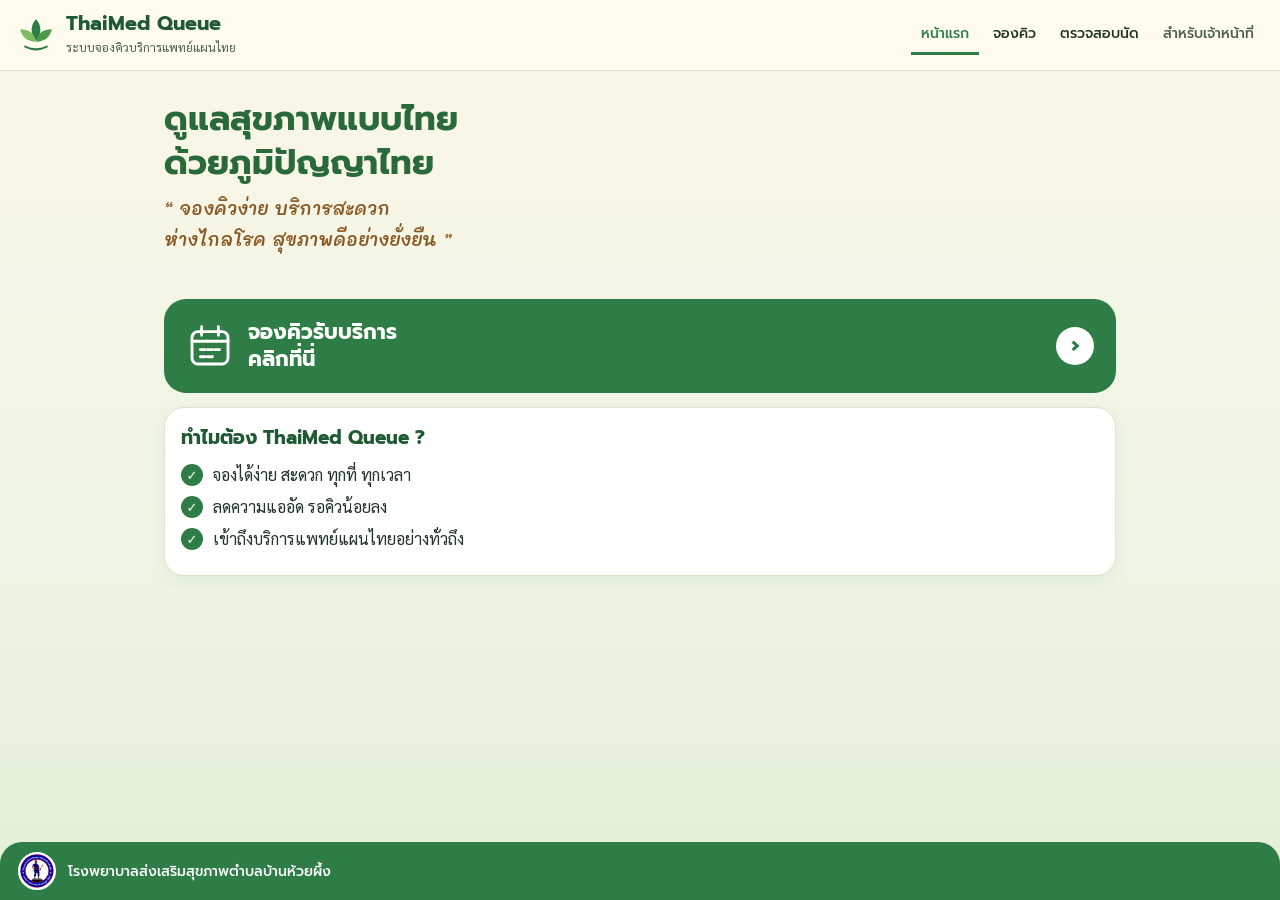
==== index.html @ 1a65d126 "Add files via upload" ====
<!DOCTYPE html>
<html lang="th"><head><meta charset="utf-8"><title>ThaiMed Queue</title><meta name="viewport" content="width=device-width, initial-scale=1"><link href="https://fonts.googleapis.com/css2?family=Mali:ital,wght@1,600&family=Prompt:wght@400;500;600;700&family=Sarabun:wght@400;600&display=swap" rel="stylesheet"><link rel="stylesheet" href="style.css"><script src="config.js"></script></head>
<body>
<header class="top">
 <div class="brand"><svg aria-hidden="true" width="40" height="40" viewBox="0 0 48 48"><path d="M24 5c7 7 7 18 0 26-7-8-7-19 0-26Z" fill="#2e7d46"/><path d="M24 32C13 32 7 26 5 17c10 0 17 4 19 15Z" fill="#7cbd5f"/><path d="M24 32c11 0 17-6 19-15-10 0-17 4-19 15Z" fill="#4c9a49"/><path d="M11 38c8 4 18 4 26 0" stroke="#2e7d46" fill="none" stroke-width="2.5" stroke-linecap="round"/></svg>
  <div><b class="p">ThaiMed Queue</b><small>ระบบจองคิวบริการแพทย์แผนไทย</small></div></div>
 <nav class="nav"><button id="n_home" class="on" onclick="go('home')">หน้าแรก</button><button id="n_book" onclick="go('book')">จองคิว</button><button id="n_status" onclick="go('status')">ตรวจสอบนัด</button><a href="admin.html">สำหรับเจ้าหน้าที่</a></nav>
</header>
<div class="wrap">

<section id="v_home">
 <div class="hero"><h1>ดูแลสุขภาพแบบไทย<br>ด้วยภูมิปัญญาไทย</h1><p>“ จองคิวง่าย บริการสะดวก<br>ห่างไกลโรค สุขภาพดีอย่างยั่งยืน ”</p></div>
 <div class="tiles" id="tiles"></div>
 <button class="cta" onclick="go('book')"><svg aria-hidden="true" width="48" height="48" viewBox="0 0 40 40" fill="none" stroke="#fff" stroke-width="2.4" stroke-linecap="round"><rect x="5" y="8" width="30" height="27" rx="5"/><path d="M5 16h30M13 4v7M27 4v7M12 23h4M18 23h4M24 23h4M12 29h4M18 29h4"/></svg><span>จองคิวรับบริการ<br>คลิกที่นี่</span><span class="ar">›</span></button>
 <div class="card"><h2>ทำไมต้อง ThaiMed Queue ?</h2>
  <div class="ck"><i>✓</i>จองได้ง่าย สะดวก ทุกที่ ทุกเวลา</div><div class="ck"><i>✓</i>ลดความแออัด รอคิวน้อยลง</div><div class="ck"><i>✓</i>เข้าถึงบริการแพทย์แผนไทยอย่างทั่วถึง</div></div>
</section>

<section id="v_book" hidden>
 <div class="stepper"><div class="st on" id="st1"><i>1</i>เลือกบริการ</div><div class="st" id="st2"><i>2</i>เลือกวันเวลา</div><div class="st" id="st3"><i>3</i>ยืนยันการจอง</div></div>
 <div id="s1"><div class="card"><h2>เลือกบริการ</h2><div id="cards" class="hint">กำลังโหลด...</div></div></div>
 <div id="s2" hidden><div class="card"><h2>เลือกวัน</h2><div id="cal"></div><div id="dmsg" class="hint" style="margin-top:8px"></div>
  <div class="hint" style="margin-top:6px">วันที่เป็นสีเขียวจองได้ ตัวเลขใต้วันคือจำนวนคิวที่เหลือ</div></div>
  <div class="card"><h2>เลือกเวลา</h2><div id="times" class="chips"><span class="hint">เลือกวันก่อน</span></div></div></div>
 <div id="s3" hidden><div class="card"><h2>ข้อมูลผู้รับบริการ</h2><div class="sum" id="sum"></div>
  <label class="f" for="name">ชื่อ-นามสกุล *</label><input class="i" id="name" maxlength="100" autocomplete="name">
  <label class="f" for="phone">เบอร์โทรศัพท์ *</label><input class="i" id="phone" inputmode="tel" maxlength="12" placeholder="0812345678" autocomplete="tel">
  <label class="f" for="hn">เลขประจำตัวผู้ป่วย (HN) ถ้ามี</label><input class="i" id="hn" maxlength="20">
  <label class="f" for="symptom">อาการหรือปัญหาสุขภาพเบื้องต้น</label><textarea class="i" id="symptom" maxlength="500" placeholder="เช่น ปวดเข่าข้างขวา เดินขึ้นบันไดไม่สะดวก"></textarea>
  <div class="pdpa">ข้อมูลของท่านเป็นข้อมูลส่วนบุคคล ใช้เพื่อการนัดหมายและการให้บริการเท่านั้น เจ้าหน้าที่ที่เกี่ยวข้องเท่านั้นที่เข้าถึงได้ และจะไม่แสดงบนหน้าสาธารณะ</div>
  <label class="chk"><input type="checkbox" id="consent">ข้าพเจ้ายินยอมให้เก็บและใช้ข้อมูลตามวัตถุประสงค์ข้างต้น</label></div></div>
 <div id="err" class="msg err" hidden></div>
 <div class="row2"><button class="btn alt" id="back" onclick="back()" hidden>ย้อนกลับ</button><button class="btn" id="next" onclick="next()">ถัดไป →</button></div>
</section>

<section id="v_done" hidden><div class="card"><h2>จองคิวเรียบร้อยแล้ว</h2><div class="hint">เลขที่จองของท่าน</div><div class="big" id="bid" style="font-size:40px"></div><p id="bsum"></p>
 <p class="hint">ไม่ต้องจำเลขที่จองก็ได้ ภายหลังตรวจสอบนัดได้โดยพิมพ์ชื่อ-นามสกุลหรือเบอร์โทรศัพท์ สถานะเริ่มต้นคือ “รอตรวจสอบ” เจ้าหน้าที่จะยืนยันนัดหมายให้อีกครั้ง</p>
 <button class="btn" style="width:100%" onclick="location.reload()">จองคิวใหม่</button></div></section>

<section id="v_status" hidden>
 <div class="card"><h2>ตรวจสอบสถานะการจอง</h2>
  <label class="f" for="q">ชื่อ-นามสกุล หรือ เบอร์โทรศัพท์ที่ใช้จอง</label><input class="i" id="q" placeholder="เช่น 0812345678 หรือ สมชาย ใจดี" onkeydown="if(event.key==='Enter')lookup()">
  <div class="hint" style="margin-top:6px">ถ้าค้นหาด้วยชื่อ ให้พิมพ์ชื่อและนามสกุลให้ครบ</div>
  <div id="qerr" class="msg err" hidden></div><button class="btn" style="width:100%;margin-top:12px" onclick="lookup()">ค้นหา</button></div>
 <div id="qok" class="msg ok" hidden></div>
 <div id="res"></div>
 <div id="ap" class="card" hidden><h2 id="apt"></h2>
  <div id="ap_phone" hidden><label class="f" for="pv">กรอกเบอร์โทรศัพท์ที่ใช้จองเพื่อยืนยันตัวตน</label><input class="i" id="pv" inputmode="tel"><button class="btn" style="width:100%;margin-top:12px" onclick="setPhone()">ยืนยัน</button></div>
  <div id="ap_conf" hidden><p id="apc"></p><div class="row2"><button class="btn alt" onclick="closeAct()">ไม่ยกเลิก</button><button class="btn" style="background:#a63d2f" onclick="doCancel()">ยืนยันยกเลิก</button></div></div>
  <div id="ap_res" hidden><div id="rcal"></div><div id="rtimes" class="chips" style="margin-top:10px"></div><div class="row2"><button class="btn alt" onclick="closeAct()">ปิด</button><button class="btn" onclick="doResched()">ยืนยันเปลี่ยนนัด</button></div></div>
  <div id="apmsg" class="msg err" hidden></div></div>
</section>
</div>
<div class="foot"><img src="logo.png" alt="ตราสัญลักษณ์ รพ.สต.บ้านห้วยผึ้ง"><span id="clinic">โรงพยาบาลส่งเสริมสุขภาพตำบลบ้านห้วยผึ้ง</span></div>

<script>
const $=id=>document.getElementById(id);
const API=window.TMQ_API;
const api=(fn,...a)=>fetch(API,{method:'POST',body:JSON.stringify({fn:fn,args:a})}).then(r=>r.json()).then(j=>{if(!j.ok)throw new Error(String(j.error||'เกิดข้อผิดพลาด').replace(/^(Error|Exception):\s*/,''));return j.data;},()=>{throw new Error('เชื่อมต่อระบบไม่ได้ กรุณาลองใหม่อีกครั้ง');});
const esc=s=>String(s==null?'':s).replace(/[&<>"']/g,c=>({'&':'&amp;','<':'&lt;','>':'&gt;','"':'&quot;',"'":'&#39;'}[c]));
const dd=(d,o)=>new Date(d+'T00:00:00').toLocaleDateString('th-TH',o);
const thDate=d=>dd(d,{weekday:'long',day:'numeric',month:'long',year:'numeric'});
const ST={Pending:'รอตรวจสอบ',Confirmed:'ยืนยันแล้ว',Completed:'เข้ารับบริการแล้ว',Cancelled:'ยกเลิก','No-show':'ไม่มาตามนัด'};
const COL=['#d8e8cc','#f9e6c8','#d9eceb','#d5e6cd','#e5dcf0'];
const IC={
 S01:'<circle cx="20" cy="20" r="4.5" fill="#2e7d46"/><path d="M11 20a9 9 0 0 1 9-9M29 20a9 9 0 0 1-9 9" fill="none" stroke="#2e7d46" stroke-width="3" stroke-linecap="round"/><path d="M5 20A15 15 0 0 1 20 5M35 20a15 15 0 0 1-15 15" fill="none" stroke="#6fb25a" stroke-width="3" stroke-linecap="round"/>',
 S02:'<circle cx="20" cy="24" r="12" fill="#b8803f"/><path d="M20 12V6M16 6h8" stroke="#8a5a26" stroke-width="3" stroke-linecap="round"/><path d="M10 21c6 4 14 4 20 0M9 28c7 4 15 4 22 0" fill="none" stroke="#e2b673" stroke-width="2"/>',
 S03:'<path d="M6 34C6 18 16 7 34 6c0 17-10 28-28 28Z" fill="#4c9a49"/><path d="M8 32 26 14" stroke="#cfe8c2" stroke-width="2.5" stroke-linecap="round"/>',
 S04:'<path d="M13 12c-2-3 2-4 0-8M20 12c-2-3 2-4 0-8M27 12c-2-3 2-4 0-8" fill="none" stroke="#6fb25a" stroke-width="2.5" stroke-linecap="round"/><path d="M5 18h30c0 9-6 16-15 16S5 27 5 18Z" fill="#2e7d46"/>',
 S05:'<path d="M4 8a4 4 0 0 1 4-4h16a4 4 0 0 1 4 4v10a4 4 0 0 1-4 4H14l-6 5v-5a4 4 0 0 1-4-4Z" fill="#7b5ea7"/><path d="M20 22h12a4 4 0 0 1 4 4v7l-5-4h-11a4 4 0 0 1-4-4v-1" fill="#b9a2dc"/>'};
const ico=(id,z)=>`<svg aria-hidden="true" width="${z}" height="${z}" viewBox="0 0 40 40">${IC[id]||IC.S03}</svg>`;
let S={svcs:[],svc:null,dates:[],slots:[],date:'',time:'',step:1,p:null,res:[],vp:'',bp:false,act:null};

/* ปฏิทินเลือกวัน: วันที่จองได้เป็นปุ่มสีเขียว วันอื่นกดไม่ได้ */
function makeCal(el,onPick){
  const c={map:{},sel:'',y:0,m:0,min:0,max:0},p=x=>String(x).padStart(2,'0');
  c.set=dates=>{c.map={};dates.forEach(d=>c.map[d.date]=d.remaining);c.sel='';
    if(dates.length){const f=dates[0].date,l=dates[dates.length-1].date;c.y=+f.slice(0,4);c.m=+f.slice(5,7)-1;c.min=+f.slice(0,4)*12+ +f.slice(5,7)-1;c.max=+l.slice(0,4)*12+ +l.slice(5,7)-1;}
    c.draw();};
  c.draw=()=>{
    const f=new Date(c.y,c.m,1),n=new Date(c.y,c.m+1,0).getDate(),cur=c.y*12+c.m;
    let h=`<div class="calh"><button class="calb" data-n="-1" aria-label="เดือนก่อนหน้า" ${cur<=c.min?'disabled':''}>‹</button><b class="p">${f.toLocaleDateString('th-TH',{month:'long',year:'numeric'})}</b><button class="calb" data-n="1" aria-label="เดือนถัดไป" ${cur>=c.max?'disabled':''}>›</button></div><div class="calg">`;
    ['อา','จ','อ','พ','พฤ','ศ','ส'].forEach(w=>h+=`<div class="cw">${w}</div>`);
    for(let i=0;i<f.getDay();i++)h+='<div></div>';
    for(let d=1;d<=n;d++){const k=`${c.y}-${p(c.m+1)}-${p(d)}`,r=c.map[k];
      h+=r!=null?`<button class="cl${k===c.sel?' on':''}" data-d="${k}" aria-label="วันที่ ${d} เหลือ ${r} คิว">${d}<small>${r} คิว</small></button>`:`<div class="cx">${d}</div>`;}
    el.innerHTML=h+'</div>';};
  el.addEventListener('click',e=>{const b=e.target.closest('button');if(!b||b.disabled)return;
    if(b.dataset.n){c.m+=+b.dataset.n;if(c.m<0){c.m=11;c.y--;}if(c.m>11){c.m=0;c.y++;}c.draw();}
    else if(b.dataset.d){c.sel=b.dataset.d;c.draw();onPick(c.sel);}});
  return c;
}
const cal=makeCal($('cal'),d=>{S.date=d;S.time='';renderTimes();});
const rcal=makeCal($('rcal'),d=>{S.act.date=d;S.act.time='';renderRTimes();});

function go(v){['home','book','status','done'].forEach(x=>$('v_'+x).hidden=x!==v);['home','book','status'].forEach(x=>$('n_'+x).className=x===v?'on':'');scrollTo(0,0);}
function showErr(id,m){const e=$(id);e.textContent=m;e.hidden=!m;}

api('getPublicInit').then(r=>{
  S.svcs=r.services;$('clinic').textContent=r.clinicName||$('clinic').textContent;
  $('tiles').innerHTML=r.services.map((s,i)=>`<div class="tl" style="background:${COL[i%5]}">${ico(s.id,46)}${esc(s.name)}</div>`).join('');
  $('cards').className='';
  $('cards').innerHTML=r.services.length?r.services.map((s,i)=>`<button class="cd" id="c${i}" style="background:${COL[i%5]}" onclick="pick(${i})"><span class="ib">${ico(s.id,36)}</span><span class="tx">${esc(s.name)}<small>${esc(s.desc)}</small></span><span class="rd"></span></button>`).join(''):'ขณะนี้ยังไม่เปิดรับจองบริการ';
}).catch(e=>$('cards').textContent='โหลดข้อมูลไม่สำเร็จ: '+e.message);

function pick(i){
  S.svc=S.svcs[i];S.date='';S.time='';
  S.svcs.forEach((_,k)=>{$('c'+k).classList.toggle('on',k===i);$('c'+k).querySelector('.rd').textContent=k===i?'✓':'';});
  S.p=api('getOpenDates',S.svc.id).then(d=>{S.dates=d.dates;S.slots=d.slots;});
}
function showStep(n){
  S.step=n;[1,2,3].forEach(i=>{$('s'+i).hidden=i!==n;$('st'+i).className='st'+(i===n?' on':i<n?' dn':'');});
  $('back').hidden=n===1;$('next').textContent=n===3?'ยืนยันการจอง':'ถัดไป →';showErr('err','');scrollTo(0,0);
}
function renderDates(){
  cal.set(S.dates);S.date='';S.time='';
  $('dmsg').textContent=S.dates.length?'':'ขณะนี้ไม่มีวันว่างสำหรับบริการนี้ กรุณาติดต่อเจ้าหน้าที่';
  renderTimes();
}
function renderTimes(){
  $('times').innerHTML=S.date?S.slots.map(t=>`<button class="ch tm${t===S.time?' on':''}" onclick="pickTime('${t}')">${t} น.</button>`).join(''):'<span class="hint">เลือกวันก่อน</span>';
}
function pickTime(t){S.time=t;renderTimes();}
function back(){showStep(S.step-1);}
function next(){
  showErr('err','');
  if(S.step===1){
    if(!S.svc)return showErr('err','กรุณาเลือกบริการ');
    $('next').disabled=true;
    S.p.then(()=>{renderDates();showStep(2);}).catch(e=>showErr('err',e.message)).finally(()=>$('next').disabled=false);
  }else if(S.step===2){
    if(!S.date||!S.time)return showErr('err','กรุณาเลือกทั้งวันและเวลา');
    $('sum').innerHTML=`<b>${esc(S.svc.name)}</b><br>${thDate(S.date)} เวลา ${esc(S.time)} น.`;showStep(3);
  }else submit();
}
function submit(){
  const d={serviceId:S.svc.id,date:S.date,time:S.time,name:$('name').value,phone:$('phone').value,hn:$('hn').value,symptom:$('symptom').value,consent:$('consent').checked};
  $('next').disabled=true;$('next').textContent='กำลังบันทึก...';
  api('createBooking',d).then(r=>{$('bid').textContent=r.bookingId;$('bsum').textContent=r.serviceName+' | '+thDate(r.date)+' เวลา '+r.time+' น.';go('done');})
   .catch(e=>{showErr('err',e.message);$('next').textContent='ยืนยันการจอง';}).finally(()=>$('next').disabled=false);
}

/* ตรวจสอบ / เปลี่ยนนัด / ยกเลิก: ค้นหาด้วยชื่อหรือเบอร์โทร */
const normP=x=>{let d=String(x||'').replace(/\D/g,'');if(d.length===9)d='0'+d;return d;};
function lookup(){
  showErr('qerr','');$('qok').hidden=true;closeAct();const q=$('q').value;
  api('searchBookings',q).then(r=>{S.res=r.items;S.bp=r.byPhone;S.vp=r.byPhone?normP(q):'';renderRes();}).catch(e=>showErr('qerr',e.message));
}
function renderRes(){
  $('res').innerHTML=S.res.length?S.res.map(b=>{const act=b.status==='Pending'||b.status==='Confirmed';return `<div class="card">
   <div style="display:flex;justify-content:space-between;align-items:center;gap:8px"><span class="big" style="font-size:24px">${esc(b.bookingId)}</span><span class="badge ${esc(b.status)}">${ST[b.status]||esc(b.status)}</span></div>
   <p style="margin:8px 0"><b>${esc(b.serviceName)}</b><br>${thDate(b.date)} เวลา ${esc(b.time)} น.<br>ผู้รับบริการ: ${esc(b.name)}</p>
   ${b.adminNote?`<p class="hint">หมายเหตุจากเจ้าหน้าที่: ${esc(b.adminNote)}</p>`:''}
   ${act?`<div class="row2"><button class="btn alt" onclick="startAct('resched','${esc(b.bookingId)}')">ขอเปลี่ยนนัด</button><button class="btn alt" style="color:#a63d2f;border-color:#a63d2f" onclick="startAct('cancel','${esc(b.bookingId)}')">ยกเลิกการจอง</button></div>`:''}</div>`;}).join(''):'<div class="card hint">ไม่พบการจอง (แสดงเฉพาะนัดย้อนหลังไม่เกิน 30 วัน) กรุณาตรวจสอบชื่อ-นามสกุลหรือเบอร์โทรศัพท์</div>';
}
function actMsg(t){const m=$('apmsg');m.hidden=!t;m.textContent=t||'';}
function closeAct(){$('ap').hidden=true;S.act=null;}
function showAct(stage){
  $('ap').hidden=false;actMsg('');
  ['phone','conf','res'].forEach(x=>$('ap_'+x).hidden=x!==stage);
  const b=S.res.find(x=>x.bookingId===S.act.id);
  $('apt').textContent=(S.act.type==='cancel'?'ยกเลิกการจอง ':'เปลี่ยนนัด ')+S.act.id;
  if(stage==='conf')$('apc').textContent='ต้องการยกเลิก '+b.serviceName+' '+thDate(b.date)+' เวลา '+b.time+' น. ใช่หรือไม่';
  $('ap').scrollIntoView({behavior:'smooth',block:'nearest'});
}
function startAct(type,id){S.act={type,id,date:'',time:'',slots:[]};if(S.vp)goAct();else showAct('phone');}
function setPhone(){const p=normP($('pv').value);if(p.length<9)return actMsg('เบอร์โทรศัพท์ไม่ถูกต้อง');S.vp=p;goAct();}
function goAct(){
  const b=S.res.find(x=>x.bookingId===S.act.id);
  if(S.act.type==='cancel')return showAct('conf');
  api('getOpenDates',b.serviceId).then(d=>{S.act.slots=d.slots;showAct('res');rcal.set(d.dates);renderRTimes();if(!d.dates.length)actMsg('ขณะนี้ไม่มีวันว่างสำหรับบริการนี้');}).catch(actFail);
}
function actFail(e){if(!S.bp)S.vp='';showAct(S.vp?(S.act.type==='cancel'?'conf':'res'):'phone');actMsg(e.message);}
function renderRTimes(){$('rtimes').innerHTML=S.act.date?S.act.slots.map(t=>`<button class="ch tm${t===S.act.time?' on':''}" onclick="pickRTime('${t}')">${t} น.</button>`).join(''):'<span class="hint">เลือกวันก่อน</span>';}
function pickRTime(t){S.act.time=t;renderRTimes();}
function doCancel(){api('cancelBooking',S.act.id,S.vp).then(()=>{closeAct();lookup();setTimeout(()=>{$('qok').hidden=false;$('qok').textContent='ยกเลิกการจองเรียบร้อยแล้ว';},400);}).catch(actFail);}
function doResched(){
  if(!S.act.date||!S.act.time)return actMsg('กรุณาเลือกทั้งวันและเวลา');
  api('rescheduleBooking',S.act.id,S.vp,S.act.date,S.act.time).then(()=>{closeAct();lookup();setTimeout(()=>{$('qok').hidden=false;$('qok').textContent='เปลี่ยนนัดเรียบร้อยแล้ว สถานะกลับเป็นรอตรวจสอบ';},400);}).catch(actFail);
}
</script></body></html>
---- style.css ----
:root{--g:#2e7d46;--gd:#1f5a33;--cream:#fbf8ee;--ink:#1f3326;--mut:#4a5f50;--line:#e6dfc9;--err:#a63d2f}
*{box-sizing:border-box}
body{margin:0;font-family:'Sarabun',system-ui,sans-serif;background:linear-gradient(180deg,#fbf6e8,#eef5e4 60%,#e2efd5);background-attachment:fixed;color:var(--ink);font-size:16px;line-height:1.5}
h1,h2,h3,.p,button{font-family:'Prompt','Sarabun',sans-serif}
.wrap{max-width:980px;margin:0 auto;padding:0 14px 90px}
#v_book,#v_status,#v_done{max-width:720px;margin:0 auto}
.top{display:flex;align-items:center;justify-content:space-between;flex-wrap:wrap;gap:8px;padding:12px 16px;background:#fffbef;border-bottom:1px solid var(--line);position:sticky;top:0;z-index:5}
.brand{display:flex;align-items:center;gap:10px}.brand b{display:block;font-size:20px;color:var(--gd);line-height:1.1}.brand small{color:var(--mut);font-size:12px}
.nav{display:flex;gap:4px}.nav button{border:0;background:transparent;font:500 14px 'Prompt';padding:8px 10px;border-bottom:3px solid transparent;cursor:pointer;color:var(--ink)}
.nav button.on{color:var(--g);border-color:var(--g)}
.hero h1{font-size:34px;line-height:1.3;color:#2a6a3a;margin:26px 0 8px}
.hero p{font:italic 600 18px/1.7 'Mali';color:#8a5a26;margin:0}
.tiles{display:grid;grid-template-columns:repeat(auto-fit,minmax(130px,1fr));gap:10px;margin:22px 0}
.tl{border-radius:18px;padding:14px 8px;text-align:center;font:600 15px/1.3 'Prompt';display:flex;flex-direction:column;align-items:center;gap:8px}
.cta{display:flex;align-items:center;gap:14px;width:100%;background:var(--g);color:#fff;border:0;border-radius:22px;padding:20px 22px;text-align:left;font:700 21px/1.3 'Prompt';cursor:pointer}
.cta .ar{margin-left:auto;width:38px;height:38px;border-radius:50%;background:#fff;color:var(--g);display:flex;align-items:center;justify-content:center;font-size:22px}
.card{background:#fff;border:1px solid var(--line);border-radius:20px;padding:16px;margin:14px 0;box-shadow:0 4px 16px rgba(46,125,70,.07)}
.card h2{margin:0 0 10px;font-size:19px;color:var(--gd)}
.ck{display:flex;gap:10px;align-items:center;margin:8px 0}.ck i{width:22px;height:22px;border-radius:50%;background:var(--g);color:#fff;font-style:normal;text-align:center;font-size:13px;line-height:22px;flex:none}
.foot{position:fixed;left:0;right:0;bottom:0;background:var(--g);color:#fff;display:flex;align-items:center;gap:12px;padding:10px 18px;font:500 14px 'Prompt';border-radius:22px 22px 0 0;z-index:4}
.foot img,.emb{width:38px;height:38px;border-radius:50%;border:2px solid #fff;background:#fff;flex:none}
.stepper{display:flex;margin:14px 0}.st{flex:1;text-align:center;font-size:13px;color:var(--mut)}
.st i{display:block;margin:0 auto 4px;width:30px;height:30px;border-radius:50%;background:#e6e2d6;font:600 14px/30px 'Prompt';font-style:normal}
.st.on i,.st.dn i{background:var(--g);color:#fff}.st.on{color:var(--ink);font-weight:600}
.cd{display:flex;align-items:center;gap:14px;width:100%;border:2px solid transparent;border-radius:16px;padding:8px 14px 8px 8px;margin-bottom:10px;font:600 17px 'Prompt';color:var(--ink);cursor:pointer;text-align:left}
.cd.on{border-color:var(--g)}.cd .ib{width:56px;height:56px;border-radius:12px;background:rgba(255,255,255,.7);display:flex;align-items:center;justify-content:center;flex:none}
.cd .tx{flex:1}.cd small{display:block;font:400 13px 'Sarabun';color:var(--mut)}.cd .rd{width:26px;height:26px;border-radius:50%;border:2px solid #b9c2b0;flex:none;background:#fff;text-align:center;color:#fff;line-height:22px}
.cd.on .rd{background:var(--g);border-color:var(--g)}
.chips{display:flex;flex-wrap:wrap;gap:8px}
.ch{min-width:92px;padding:8px 6px;border:1px solid #d8d0bd;border-radius:14px;background:#fff;color:var(--ink);font:500 12px/1.3 'Prompt';cursor:pointer;text-align:center}
.ch b{display:block;font-size:22px}.ch.on{background:var(--g);border-color:var(--g);color:#fff}
.ch.tm{min-width:84px;font-size:15px;font-weight:600;padding:12px 6px}
.f{display:block;font-weight:600;margin:12px 0 4px;font-size:15px}
.i{width:100%;height:48px;border:1px solid #d8d0bd;border-radius:14px;padding:0 14px;font:16px 'Sarabun';background:#fffdf8;color:var(--ink)}
textarea.i{height:84px;padding:10px 14px}.i:focus{outline:3px solid #cfe8c2;border-color:var(--g)}
.btn{height:52px;border:0;border-radius:16px;background:var(--g);color:#fff;font:600 17px 'Prompt';cursor:pointer;padding:0 22px}
.btn.alt{background:#fff;color:var(--g);border:1.5px solid var(--g)}.btn:disabled{opacity:.5}
.row2{display:flex;gap:10px;margin-top:14px}.row2 .btn{flex:1}
.msg{padding:10px 12px;border-radius:12px;margin:10px 0;font-size:15px}.msg.err{background:#fdeeea;color:var(--err)}.msg.ok{background:#e4f2dc;color:#1d4a2a}
.hint{color:var(--mut);font-size:14px}.pdpa{background:#f6f3e8;border-radius:12px;padding:10px;font-size:13px;color:var(--mut);margin-top:12px}
.sum{background:#eef5e4;border-radius:14px;padding:12px;margin-bottom:6px}
.big{font:700 26px 'Prompt';color:var(--g)}
.badge{display:inline-block;padding:3px 12px;border-radius:8px;font-size:13px;font-weight:600;background:#e5e7eb}
.badge.Pending{background:#fbe8c0;color:#7a4a00}.badge.Confirmed{background:#dbe8fb;color:#1d4a8a}.badge.Completed{background:#2e7d46;color:#fff}.badge.Cancelled{background:#fbdcd6;color:#8a2a1c}.badge.No-show{background:#e5dcf0;color:#52397a}
.chk{display:flex;gap:10px;align-items:flex-start;font-weight:400;margin-top:12px;font-size:14px;color:var(--mut)}.chk input{width:20px;height:20px;accent-color:var(--g);flex:none}
[hidden]{display:none!important}
/* admin */
.app{display:flex;min-height:100vh}.side{width:230px;flex:none;background:var(--g);color:#fff;padding:18px 12px;display:flex;flex-direction:column;gap:6px;position:sticky;top:0;height:100vh}
.side .lg{background:#fff;border-radius:16px;padding:10px;text-align:center;margin-bottom:12px;color:var(--gd);font:700 17px 'Prompt'}
.side button{display:block;width:100%;text-align:left;height:44px;border:0;border-radius:12px;background:transparent;color:#e4f1dc;font:500 15px 'Prompt';padding:0 14px;cursor:pointer}
.side button.on{background:#e8f4dc;color:var(--gd)}
.side .bt{margin-top:auto;display:flex;gap:10px;align-items:center;font-size:12px}
.main{flex:1;padding:20px;min-width:0}.main h1{margin:0 0 14px;font-size:24px}
.kpis{display:flex;gap:12px;flex-wrap:wrap;margin-bottom:14px}.k{flex:1;min-width:130px;border-radius:16px;padding:12px;text-align:center;font:500 14px 'Prompt'}.k b{display:block;font:700 32px/1.2 'Prompt'}
table{width:100%;border-collapse:collapse;font-size:14px}th{background:#f3f6ee;text-align:left;padding:9px 10px;white-space:nowrap}td{padding:10px;border-top:1px solid #edf0e6;vertical-align:top}
.scroll{overflow-x:auto}.row{display:flex;gap:10px;flex-wrap:wrap;align-items:flex-end}.row>*{flex:1;min-width:140px}
.sm{background:#fff;border:1px solid #d1d5c8;border-radius:10px;padding:6px 10px;font:500 13px 'Prompt';cursor:pointer;margin:2px}.sm.ok{background:var(--g);color:#fff;border-color:var(--g)}.sm.no{color:var(--err);border-color:var(--err)}
.days{display:flex;flex-wrap:wrap;gap:6px 12px}.days label{display:inline-flex;gap:4px;font-weight:400;margin:0;font-size:14px;align-items:center}.days input{width:auto;height:auto}
.bars{display:flex;gap:16px;height:170px;align-items:flex-end;border-bottom:1px solid #d9dfd0}.bars div{flex:1;text-align:center;font:600 13px 'Prompt'}.bars i{display:block;background:linear-gradient(#5fb05a,#2e7d46);border-radius:6px 6px 0 0;margin:2px auto 0;width:70%;max-width:56px}
@media(max-width:820px){.app{flex-direction:column}.side{width:100%;height:auto;position:static;flex-direction:row;flex-wrap:wrap}.side .lg,.side .bt{display:none}.side button{width:auto}}
.nav a,.side a{text-decoration:none}
.nav a{font:500 14px 'Prompt';padding:8px 10px;color:var(--mut);border-bottom:3px solid transparent;display:inline-block}
.nav a:hover{color:var(--g)}
.side a{display:block;height:44px;line-height:44px;border-radius:12px;color:#e4f1dc;font:500 15px 'Prompt';padding:0 14px}
.calh{display:flex;align-items:center;justify-content:space-between;margin-bottom:8px}.calh b{font-size:17px}
.calb{width:44px;height:44px;border-radius:50%;border:1px solid #d8d0bd;background:#fff;font-size:22px;color:var(--g);cursor:pointer}.calb:disabled{opacity:.3;cursor:default}
.calg{display:grid;grid-template-columns:repeat(7,1fr);gap:4px}
.cw{text-align:center;font:500 13px 'Prompt';color:var(--mut);padding:4px 0}
.cx{text-align:center;color:#a9b2a4;padding:10px 0;font-size:15px}
.cl{border:1px solid #bcd9b0;background:#e4f2dc;border-radius:12px;min-height:52px;font:600 16px 'Prompt';color:var(--ink);cursor:pointer;padding:4px 0;line-height:1.2}
.cl small{display:block;font:400 11px 'Sarabun';color:#2a5a36}
.cl.on{background:var(--g);border-color:var(--g);color:#fff}.cl.on small{color:#fff}
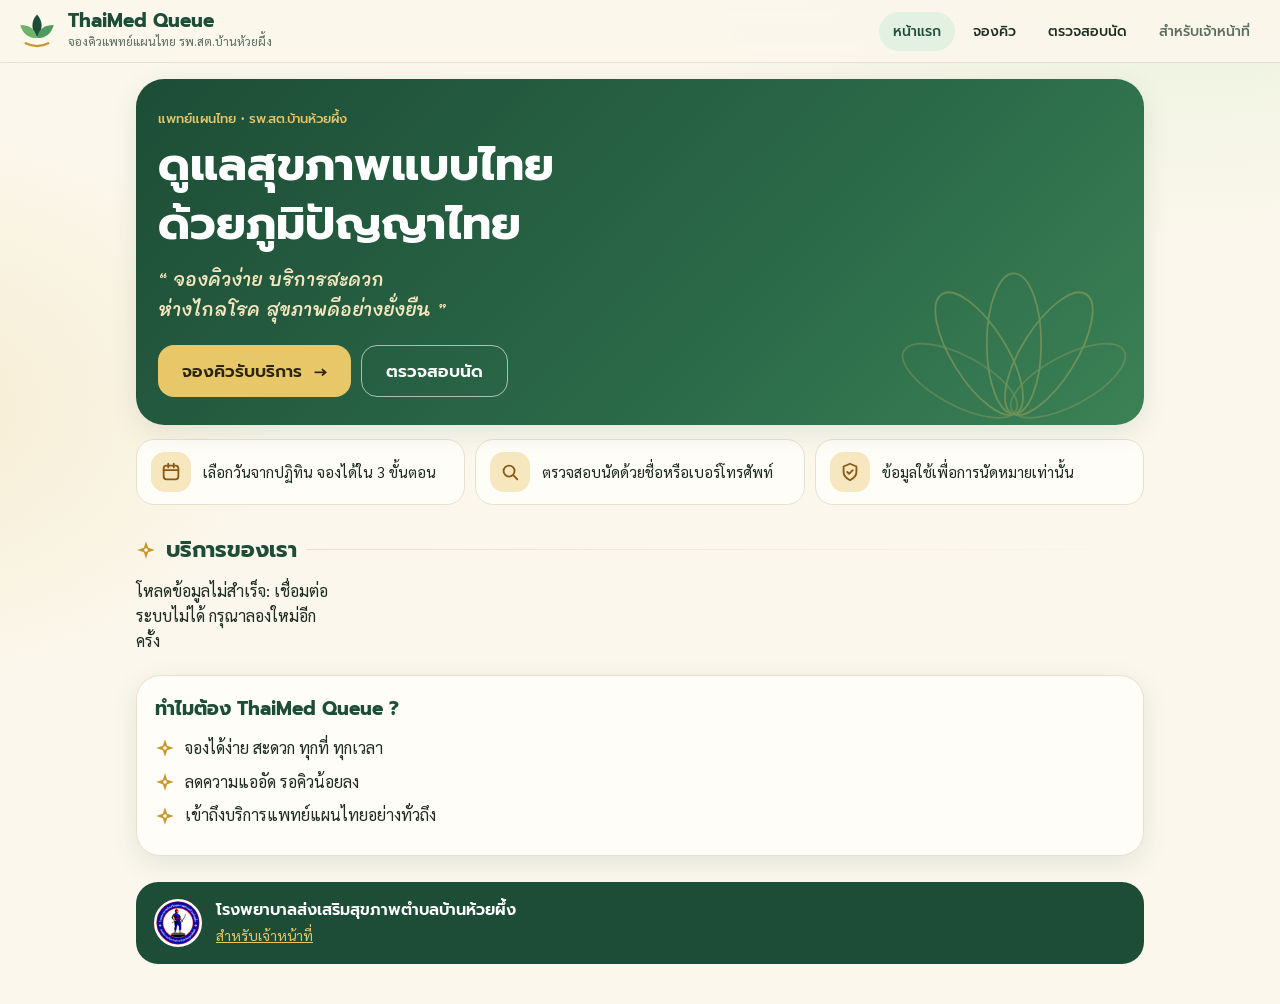
==== commit 79756b91: "Add files via upload" ====
--- a/index.html
+++ b/index.html
@@ -1,23 +1,36 @@
 <!DOCTYPE html>
-<html lang="th"><head><meta charset="utf-8"><title>ThaiMed Queue</title><meta name="viewport" content="width=device-width, initial-scale=1"><link href="https://fonts.googleapis.com/css2?family=Mali:ital,wght@1,600&family=Prompt:wght@400;500;600;700&family=Sarabun:wght@400;600&display=swap" rel="stylesheet"><link rel="stylesheet" href="style.css"><script src="config.js"></script></head>
+<html lang="th"><head><meta charset="utf-8"><meta name="viewport" content="width=device-width, initial-scale=1"><title>ThaiMed Queue — จองคิวแพทย์แผนไทย</title>
+<link href="https://fonts.googleapis.com/css2?family=Mali:ital,wght@1,600&family=Prompt:wght@400;500;600;700&family=Sarabun:wght@400;600&display=swap" rel="stylesheet"><link rel="stylesheet" href="style.css"><script src="config.js"></script></head>
 <body>
-<header class="top">
- <div class="brand"><svg aria-hidden="true" width="40" height="40" viewBox="0 0 48 48"><path d="M24 5c7 7 7 18 0 26-7-8-7-19 0-26Z" fill="#2e7d46"/><path d="M24 32C13 32 7 26 5 17c10 0 17 4 19 15Z" fill="#7cbd5f"/><path d="M24 32c11 0 17-6 19-15-10 0-17 4-19 15Z" fill="#4c9a49"/><path d="M11 38c8 4 18 4 26 0" stroke="#2e7d46" fill="none" stroke-width="2.5" stroke-linecap="round"/></svg>
-  <div><b class="p">ThaiMed Queue</b><small>ระบบจองคิวบริการแพทย์แผนไทย</small></div></div>
- <nav class="nav"><button id="n_home" class="on" onclick="go('home')">หน้าแรก</button><button id="n_book" onclick="go('book')">จองคิว</button><button id="n_status" onclick="go('status')">ตรวจสอบนัด</button><a href="admin.html">สำหรับเจ้าหน้าที่</a></nav>
+<header class="bar">
+ <a class="brand" href="index.html"><svg aria-hidden="true" width="42" height="42" viewBox="0 0 48 48"><path d="M24 5c7 7 7 18 0 26-7-8-7-19 0-26Z" fill="#1d4d36"/><path d="M24 32C13 32 7 26 5 17c10 0 17 4 19 15Z" fill="#6fb26a"/><path d="M24 32c11 0 17-6 19-15-10 0-17 4-19 15Z" fill="#4f9a5f"/><path d="M11 38c8 4 18 4 26 0" stroke="#c9972b" fill="none" stroke-width="2.5" stroke-linecap="round"/></svg>
+  <span><b class="p">ThaiMed Queue</b><small>จองคิวแพทย์แผนไทย รพ.สต.บ้านห้วยผึ้ง</small></span></a>
+ <nav class="dnav"><button id="n_home" class="on" onclick="go('home')">หน้าแรก</button><button id="n_book" onclick="go('book')">จองคิว</button><button id="n_status" onclick="go('status')">ตรวจสอบนัด</button><a href="admin.html">สำหรับเจ้าหน้าที่</a></nav>
 </header>
+
 <div class="wrap">
-
 <section id="v_home">
- <div class="hero"><h1>ดูแลสุขภาพแบบไทย<br>ด้วยภูมิปัญญาไทย</h1><p>“ จองคิวง่าย บริการสะดวก<br>ห่างไกลโรค สุขภาพดีอย่างยั่งยืน ”</p></div>
- <div class="tiles" id="tiles"></div>
- <button class="cta" onclick="go('book')"><svg aria-hidden="true" width="48" height="48" viewBox="0 0 40 40" fill="none" stroke="#fff" stroke-width="2.4" stroke-linecap="round"><rect x="5" y="8" width="30" height="27" rx="5"/><path d="M5 16h30M13 4v7M27 4v7M12 23h4M18 23h4M24 23h4M12 29h4M18 29h4"/></svg><span>จองคิวรับบริการ<br>คลิกที่นี่</span><span class="ar">›</span></button>
- <div class="card"><h2>ทำไมต้อง ThaiMed Queue ?</h2>
-  <div class="ck"><i>✓</i>จองได้ง่าย สะดวก ทุกที่ ทุกเวลา</div><div class="ck"><i>✓</i>ลดความแออัด รอคิวน้อยลง</div><div class="ck"><i>✓</i>เข้าถึงบริการแพทย์แผนไทยอย่างทั่วถึง</div></div>
-</section>
-
-<section id="v_book" hidden>
- <div class="stepper"><div class="st on" id="st1"><i>1</i>เลือกบริการ</div><div class="st" id="st2"><i>2</i>เลือกวันเวลา</div><div class="st" id="st3"><i>3</i>ยืนยันการจอง</div></div>
+ <div class="hero">
+  <svg class="deco" aria-hidden="true" viewBox="0 0 300 220" fill="none" stroke="#e8c768" stroke-width="1.6"><g transform="translate(150 176)"><ellipse cx="0" cy="-58" rx="24" ry="62"/><ellipse cx="0" cy="-58" rx="24" ry="62" transform="rotate(-32)"/><ellipse cx="0" cy="-58" rx="24" ry="62" transform="rotate(32)"/><ellipse cx="0" cy="-54" rx="22" ry="56" transform="rotate(-62)" opacity=".7"/><ellipse cx="0" cy="-54" rx="22" ry="56" transform="rotate(62)" opacity=".7"/></g><path d="M20 196h260" opacity=".6"/><path d="M30 206c40 8 80 8 120 0s80-8 120 0" opacity=".4"/></svg>
+  <p class="eye">แพทย์แผนไทย • รพ.สต.บ้านห้วยผึ้ง</p>
+  <h1>ดูแลสุขภาพแบบไทย<br>ด้วยภูมิปัญญาไทย</h1>
+  <p class="tag">“ จองคิวง่าย บริการสะดวก<br>ห่างไกลโรค สุขภาพดีอย่างยั่งยืน ”</p>
+  <div class="acts"><button class="btn gold" onclick="go('book')">จองคิวรับบริการ &nbsp;→</button><button class="btn ghost" onclick="go('status')">ตรวจสอบนัด</button></div>
+ </div>
+ <div class="feats">
+  <div class="feat"><span class="ico"><svg aria-hidden="true" width="22" height="22" viewBox="0 0 24 24" fill="none" stroke="#8a5a14" stroke-width="2" stroke-linecap="round"><rect x="4" y="5" width="16" height="15" rx="3"/><path d="M4 10h16M9 3v4M15 3v4"/></svg></span>เลือกวันจากปฏิทิน จองได้ใน 3 ขั้นตอน</div>
+  <div class="feat"><span class="ico"><svg aria-hidden="true" width="22" height="22" viewBox="0 0 24 24" fill="none" stroke="#8a5a14" stroke-width="2" stroke-linecap="round"><circle cx="11" cy="11" r="6"/><path d="m16 16 4 4"/></svg></span>ตรวจสอบนัดด้วยชื่อหรือเบอร์โทรศัพท์</div>
+  <div class="feat"><span class="ico"><svg aria-hidden="true" width="22" height="22" viewBox="0 0 24 24" fill="none" stroke="#8a5a14" stroke-width="2" stroke-linecap="round" stroke-linejoin="round"><path d="M12 3 5 6v6c0 4 3 7 7 9 4-2 7-5 7-9V6Z"/><path d="m9 12 2 2 4-4"/></svg></span>ข้อมูลใช้เพื่อการนัดหมายเท่านั้น</div>
+ </div>
+ <div class="sec"><svg class="orn" aria-hidden="true" viewBox="0 0 24 24"><path d="M12 1.5l2.6 7.9 7.9 2.6-7.9 2.6L12 22.5l-2.6-7.9-7.9-2.6 7.9-2.6z" fill="#c9972b"/><circle cx="12" cy="12" r="2.2" fill="#fffdf7"/></svg><h2>บริการของเรา</h2></div>
+ <div class="sgrid" id="tiles"><span class="hint">กำลังโหลด...</span></div>
+ <div class="card" style="margin-top:22px"><h2>ทำไมต้อง ThaiMed Queue ?</h2>
+  <div class="ck"><svg class="orn" aria-hidden="true" viewBox="0 0 24 24"><path d="M12 1.5l2.6 7.9 7.9 2.6-7.9 2.6L12 22.5l-2.6-7.9-7.9-2.6 7.9-2.6z" fill="#c9972b"/><circle cx="12" cy="12" r="2.2" fill="#fffdf7"/></svg> จองได้ง่าย สะดวก ทุกที่ ทุกเวลา</div><div class="ck"><svg class="orn" aria-hidden="true" viewBox="0 0 24 24"><path d="M12 1.5l2.6 7.9 7.9 2.6-7.9 2.6L12 22.5l-2.6-7.9-7.9-2.6 7.9-2.6z" fill="#c9972b"/><circle cx="12" cy="12" r="2.2" fill="#fffdf7"/></svg> ลดความแออัด รอคิวน้อยลง</div><div class="ck"><svg class="orn" aria-hidden="true" viewBox="0 0 24 24"><path d="M12 1.5l2.6 7.9 7.9 2.6-7.9 2.6L12 22.5l-2.6-7.9-7.9-2.6 7.9-2.6z" fill="#c9972b"/><circle cx="12" cy="12" r="2.2" fill="#fffdf7"/></svg> เข้าถึงบริการแพทย์แผนไทยอย่างทั่วถึง</div></div>
+ <div class="foot"><img src="logo.png" alt="ตราสัญลักษณ์ รพ.สต.บ้านห้วยผึ้ง"><div><div class="p" id="clinic" style="font-weight:600">โรงพยาบาลส่งเสริมสุขภาพตำบลบ้านห้วยผึ้ง</div><a href="admin.html">สำหรับเจ้าหน้าที่</a></div></div>
+</section>
+
+<section id="v_book" class="vwrap" hidden>
+ <div class="stp"><div class="s on" id="st1"><i>1</i>เลือกบริการ</div><div class="s" id="st2"><i>2</i>เลือกวันเวลา</div><div class="s" id="st3"><i>3</i>ยืนยันการจอง</div></div>
  <div id="s1"><div class="card"><h2>เลือกบริการ</h2><div id="cards" class="hint">กำลังโหลด...</div></div></div>
  <div id="s2" hidden><div class="card"><h2>เลือกวัน</h2><div id="cal"></div><div id="dmsg" class="hint" style="margin-top:8px"></div>
   <div class="hint" style="margin-top:6px">วันที่เป็นสีเขียวจองได้ ตัวเลขใต้วันคือจำนวนคิวที่เหลือ</div></div>
@@ -33,25 +46,34 @@
  <div class="row2"><button class="btn alt" id="back" onclick="back()" hidden>ย้อนกลับ</button><button class="btn" id="next" onclick="next()">ถัดไป →</button></div>
 </section>
 
-<section id="v_done" hidden><div class="card"><h2>จองคิวเรียบร้อยแล้ว</h2><div class="hint">เลขที่จองของท่าน</div><div class="big" id="bid" style="font-size:40px"></div><p id="bsum"></p>
- <p class="hint">ไม่ต้องจำเลขที่จองก็ได้ ภายหลังตรวจสอบนัดได้โดยพิมพ์ชื่อ-นามสกุลหรือเบอร์โทรศัพท์ สถานะเริ่มต้นคือ “รอตรวจสอบ” เจ้าหน้าที่จะยืนยันนัดหมายให้อีกครั้ง</p>
- <button class="btn" style="width:100%" onclick="location.reload()">จองคิวใหม่</button></div></section>
-
-<section id="v_status" hidden>
+<section id="v_done" class="vwrap" hidden>
+ <div class="ticket"><div class="th"><div class="ok"><svg aria-hidden="true" width="30" height="30" viewBox="0 0 24 24" fill="none" stroke="#2a2410" stroke-width="3" stroke-linecap="round" stroke-linejoin="round"><path d="m5 12.5 4.5 4.5L19 7"/></svg></div>
+  <div class="p" style="font-size:18px;font-weight:600">จองคิวเรียบร้อยแล้ว</div><div style="opacity:.85;font-size:14px;margin-top:6px">เลขที่จองของท่าน</div><div class="no" id="bid"></div></div>
+  <div class="tb"><p id="bsum" style="margin:0 0 10px;font-weight:600"></p>
+  <p class="hint" style="margin:0 0 16px">ไม่ต้องจำเลขที่จองก็ได้ ภายหลังตรวจสอบนัดได้โดยพิมพ์ชื่อ-นามสกุลหรือเบอร์โทรศัพท์ สถานะเริ่มต้นคือ “รอตรวจสอบ” เจ้าหน้าที่จะยืนยันนัดหมายให้อีกครั้ง</p>
+  <button class="btn full" onclick="location.reload()">จองคิวใหม่</button></div></div>
+</section>
+
+<section id="v_status" class="vwrap" hidden>
  <div class="card"><h2>ตรวจสอบสถานะการจอง</h2>
-  <label class="f" for="q">ชื่อ-นามสกุล หรือ เบอร์โทรศัพท์ที่ใช้จอง</label><input class="i" id="q" placeholder="เช่น 0812345678 หรือ สมชาย ใจดี" onkeydown="if(event.key==='Enter')lookup()">
+  <label class="f" for="q" style="margin-top:0">ชื่อ-นามสกุล หรือ เบอร์โทรศัพท์ที่ใช้จอง</label><input class="i" id="q" placeholder="เช่น 0812345678 หรือ สมชาย ใจดี" onkeydown="if(event.key==='Enter')lookup()">
   <div class="hint" style="margin-top:6px">ถ้าค้นหาด้วยชื่อ ให้พิมพ์ชื่อและนามสกุลให้ครบ</div>
-  <div id="qerr" class="msg err" hidden></div><button class="btn" style="width:100%;margin-top:12px" onclick="lookup()">ค้นหา</button></div>
+  <div id="qerr" class="msg err" hidden></div><button class="btn full" style="margin-top:12px" onclick="lookup()">ค้นหา</button></div>
  <div id="qok" class="msg ok" hidden></div>
  <div id="res"></div>
  <div id="ap" class="card" hidden><h2 id="apt"></h2>
-  <div id="ap_phone" hidden><label class="f" for="pv">กรอกเบอร์โทรศัพท์ที่ใช้จองเพื่อยืนยันตัวตน</label><input class="i" id="pv" inputmode="tel"><button class="btn" style="width:100%;margin-top:12px" onclick="setPhone()">ยืนยัน</button></div>
-  <div id="ap_conf" hidden><p id="apc"></p><div class="row2"><button class="btn alt" onclick="closeAct()">ไม่ยกเลิก</button><button class="btn" style="background:#a63d2f" onclick="doCancel()">ยืนยันยกเลิก</button></div></div>
-  <div id="ap_res" hidden><div id="rcal"></div><div id="rtimes" class="chips" style="margin-top:10px"></div><div class="row2"><button class="btn alt" onclick="closeAct()">ปิด</button><button class="btn" onclick="doResched()">ยืนยันเปลี่ยนนัด</button></div></div>
+  <div id="ap_phone" hidden><label class="f" for="pv" style="margin-top:0">กรอกเบอร์โทรศัพท์ที่ใช้จองเพื่อยืนยันตัวตน</label><input class="i" id="pv" inputmode="tel"><button class="btn full" style="margin-top:12px" onclick="setPhone()">ยืนยัน</button></div>
+  <div id="ap_conf" hidden><p id="apc"></p><div class="row2"><button class="btn alt" onclick="closeAct()">ไม่ยกเลิก</button><button class="btn danger" onclick="doCancel()">ยืนยันยกเลิก</button></div></div>
+  <div id="ap_res" hidden><div id="rcal"></div><div id="rtimes" class="chips" style="margin-top:12px"></div><div class="row2"><button class="btn alt" onclick="closeAct()">ปิด</button><button class="btn" onclick="doResched()">ยืนยันเปลี่ยนนัด</button></div></div>
   <div id="apmsg" class="msg err" hidden></div></div>
 </section>
 </div>
-<div class="foot"><img src="logo.png" alt="ตราสัญลักษณ์ รพ.สต.บ้านห้วยผึ้ง"><span id="clinic">โรงพยาบาลส่งเสริมสุขภาพตำบลบ้านห้วยผึ้ง</span></div>
+
+<nav class="tabbar">
+ <button id="tb_home" class="on" onclick="go('home')"><svg aria-hidden="true" width="24" height="24" viewBox="0 0 24 24" fill="none" stroke="currentColor" stroke-width="1.9" stroke-linecap="round" stroke-linejoin="round"><path d="M3 11 12 4l9 7v9H3Z"/></svg>หน้าแรก</button>
+ <button id="tb_book" onclick="go('book')"><svg aria-hidden="true" width="24" height="24" viewBox="0 0 24 24" fill="none" stroke="currentColor" stroke-width="1.9" stroke-linecap="round" stroke-linejoin="round"><rect x="4" y="5" width="16" height="15" rx="3"/><path d="M4 10h16M9 3v4M15 3v4M12 13v4M10 15h4"/></svg>จองคิว</button>
+ <button id="tb_status" onclick="go('status')"><svg aria-hidden="true" width="24" height="24" viewBox="0 0 24 24" fill="none" stroke="currentColor" stroke-width="1.9" stroke-linecap="round" stroke-linejoin="round"><circle cx="11" cy="11" r="6"/><path d="m16 16 4 4"/></svg>ตรวจสอบนัด</button>
+</nav>
 
 <script>
 const $=id=>document.getElementById(id);
@@ -61,12 +83,12 @@
 const dd=(d,o)=>new Date(d+'T00:00:00').toLocaleDateString('th-TH',o);
 const thDate=d=>dd(d,{weekday:'long',day:'numeric',month:'long',year:'numeric'});
 const ST={Pending:'รอตรวจสอบ',Confirmed:'ยืนยันแล้ว',Completed:'เข้ารับบริการแล้ว',Cancelled:'ยกเลิก','No-show':'ไม่มาตามนัด'};
-const COL=['#d8e8cc','#f9e6c8','#d9eceb','#d5e6cd','#e5dcf0'];
+const COL=['#e1efd9','#f8e8c6','#dcebe6','#e4efd0','#e8dff2'];
 const IC={
- S01:'<circle cx="20" cy="20" r="4.5" fill="#2e7d46"/><path d="M11 20a9 9 0 0 1 9-9M29 20a9 9 0 0 1-9 9" fill="none" stroke="#2e7d46" stroke-width="3" stroke-linecap="round"/><path d="M5 20A15 15 0 0 1 20 5M35 20a15 15 0 0 1-15 15" fill="none" stroke="#6fb25a" stroke-width="3" stroke-linecap="round"/>',
+ S01:'<circle cx="20" cy="20" r="4.5" fill="#1d4d36"/><path d="M11 20a9 9 0 0 1 9-9M29 20a9 9 0 0 1-9 9" fill="none" stroke="#1d4d36" stroke-width="3" stroke-linecap="round"/><path d="M5 20A15 15 0 0 1 20 5M35 20a15 15 0 0 1-15 15" fill="none" stroke="#4f9a5f" stroke-width="3" stroke-linecap="round"/>',
  S02:'<circle cx="20" cy="24" r="12" fill="#b8803f"/><path d="M20 12V6M16 6h8" stroke="#8a5a26" stroke-width="3" stroke-linecap="round"/><path d="M10 21c6 4 14 4 20 0M9 28c7 4 15 4 22 0" fill="none" stroke="#e2b673" stroke-width="2"/>',
- S03:'<path d="M6 34C6 18 16 7 34 6c0 17-10 28-28 28Z" fill="#4c9a49"/><path d="M8 32 26 14" stroke="#cfe8c2" stroke-width="2.5" stroke-linecap="round"/>',
- S04:'<path d="M13 12c-2-3 2-4 0-8M20 12c-2-3 2-4 0-8M27 12c-2-3 2-4 0-8" fill="none" stroke="#6fb25a" stroke-width="2.5" stroke-linecap="round"/><path d="M5 18h30c0 9-6 16-15 16S5 27 5 18Z" fill="#2e7d46"/>',
+ S03:'<path d="M6 34C6 18 16 7 34 6c0 17-10 28-28 28Z" fill="#4f9a5f"/><path d="M8 32 26 14" stroke="#d5ecc9" stroke-width="2.5" stroke-linecap="round"/>',
+ S04:'<path d="M13 12c-2-3 2-4 0-8M20 12c-2-3 2-4 0-8M27 12c-2-3 2-4 0-8" fill="none" stroke="#4f9a5f" stroke-width="2.5" stroke-linecap="round"/><path d="M5 18h30c0 9-6 16-15 16S5 27 5 18Z" fill="#1d4d36"/>',
  S05:'<path d="M4 8a4 4 0 0 1 4-4h16a4 4 0 0 1 4 4v10a4 4 0 0 1-4 4H14l-6 5v-5a4 4 0 0 1-4-4Z" fill="#7b5ea7"/><path d="M20 22h12a4 4 0 0 1 4 4v7l-5-4h-11a4 4 0 0 1-4-4v-1" fill="#b9a2dc"/>'};
 const ico=(id,z)=>`<svg aria-hidden="true" width="${z}" height="${z}" viewBox="0 0 40 40">${IC[id]||IC.S03}</svg>`;
 let S={svcs:[],svc:null,dates:[],slots:[],date:'',time:'',step:1,p:null,res:[],vp:'',bp:false,act:null};
@@ -93,23 +115,28 @@
 const cal=makeCal($('cal'),d=>{S.date=d;S.time='';renderTimes();});
 const rcal=makeCal($('rcal'),d=>{S.act.date=d;S.act.time='';renderRTimes();});
 
-function go(v){['home','book','status','done'].forEach(x=>$('v_'+x).hidden=x!==v);['home','book','status'].forEach(x=>$('n_'+x).className=x===v?'on':'');scrollTo(0,0);}
+function go(v){
+  ['home','book','status','done'].forEach(x=>$('v_'+x).hidden=x!==v);
+  ['home','book','status'].forEach(x=>{const on=x===v;$('n_'+x).className=on?'on':'';$('tb_'+x).className=on?'on':'';});
+  scrollTo(0,0);
+}
 function showErr(id,m){const e=$(id);e.textContent=m;e.hidden=!m;}
 
 api('getPublicInit').then(r=>{
   S.svcs=r.services;$('clinic').textContent=r.clinicName||$('clinic').textContent;
-  $('tiles').innerHTML=r.services.map((s,i)=>`<div class="tl" style="background:${COL[i%5]}">${ico(s.id,46)}${esc(s.name)}</div>`).join('');
+  $('tiles').innerHTML=r.services.map((s,i)=>`<button class="sc" onclick="startBook(${i})"><span class="ib" style="background:${COL[i%5]}">${ico(s.id,38)}</span><b>${esc(s.name)}</b><small>${esc(s.desc)}</small></button>`).join('');
   $('cards').className='';
-  $('cards').innerHTML=r.services.length?r.services.map((s,i)=>`<button class="cd" id="c${i}" style="background:${COL[i%5]}" onclick="pick(${i})"><span class="ib">${ico(s.id,36)}</span><span class="tx">${esc(s.name)}<small>${esc(s.desc)}</small></span><span class="rd"></span></button>`).join(''):'ขณะนี้ยังไม่เปิดรับจองบริการ';
-}).catch(e=>$('cards').textContent='โหลดข้อมูลไม่สำเร็จ: '+e.message);
-
+  $('cards').innerHTML=r.services.length?r.services.map((s,i)=>`<button class="cd" id="c${i}" onclick="pick(${i})"><span class="ib" style="background:${COL[i%5]}">${ico(s.id,40)}</span><span class="tx">${esc(s.name)}<small>${esc(s.desc)}</small></span><span class="rd"></span></button>`).join(''):'ขณะนี้ยังไม่เปิดรับจองบริการ';
+}).catch(e=>{$('tiles').textContent='โหลดข้อมูลไม่สำเร็จ: '+e.message;$('cards').textContent='โหลดข้อมูลไม่สำเร็จ: '+e.message;});
+
+function startBook(i){go('book');showStep(1);pick(i);}
 function pick(i){
   S.svc=S.svcs[i];S.date='';S.time='';
   S.svcs.forEach((_,k)=>{$('c'+k).classList.toggle('on',k===i);$('c'+k).querySelector('.rd').textContent=k===i?'✓':'';});
   S.p=api('getOpenDates',S.svc.id).then(d=>{S.dates=d.dates;S.slots=d.slots;});
 }
 function showStep(n){
-  S.step=n;[1,2,3].forEach(i=>{$('s'+i).hidden=i!==n;$('st'+i).className='st'+(i===n?' on':i<n?' dn':'');});
+  S.step=n;[1,2,3].forEach(i=>{$('s'+i).hidden=i!==n;$('st'+i).className='s'+(i===n?' on':i<n?' dn':'');});
   $('back').hidden=n===1;$('next').textContent=n===3?'ยืนยันการจอง':'ถัดไป →';showErr('err','');scrollTo(0,0);
 }
 function renderDates(){
@@ -118,7 +145,7 @@
   renderTimes();
 }
 function renderTimes(){
-  $('times').innerHTML=S.date?S.slots.map(t=>`<button class="ch tm${t===S.time?' on':''}" onclick="pickTime('${t}')">${t} น.</button>`).join(''):'<span class="hint">เลือกวันก่อน</span>';
+  $('times').innerHTML=S.date?S.slots.map(t=>`<button class="ch${t===S.time?' on':''}" onclick="pickTime('${t}')">${t} น.</button>`).join(''):'<span class="hint">เลือกวันก่อน</span>';
 }
 function pickTime(t){S.time=t;renderTimes();}
 function back(){showStep(S.step-1);}
@@ -151,7 +178,7 @@
    <div style="display:flex;justify-content:space-between;align-items:center;gap:8px"><span class="big" style="font-size:24px">${esc(b.bookingId)}</span><span class="badge ${esc(b.status)}">${ST[b.status]||esc(b.status)}</span></div>
    <p style="margin:8px 0"><b>${esc(b.serviceName)}</b><br>${thDate(b.date)} เวลา ${esc(b.time)} น.<br>ผู้รับบริการ: ${esc(b.name)}</p>
    ${b.adminNote?`<p class="hint">หมายเหตุจากเจ้าหน้าที่: ${esc(b.adminNote)}</p>`:''}
-   ${act?`<div class="row2"><button class="btn alt" onclick="startAct('resched','${esc(b.bookingId)}')">ขอเปลี่ยนนัด</button><button class="btn alt" style="color:#a63d2f;border-color:#a63d2f" onclick="startAct('cancel','${esc(b.bookingId)}')">ยกเลิกการจอง</button></div>`:''}</div>`;}).join(''):'<div class="card hint">ไม่พบการจอง (แสดงเฉพาะนัดย้อนหลังไม่เกิน 30 วัน) กรุณาตรวจสอบชื่อ-นามสกุลหรือเบอร์โทรศัพท์</div>';
+   ${act?`<div class="row2"><button class="btn alt" onclick="startAct('resched','${esc(b.bookingId)}')">ขอเปลี่ยนนัด</button><button class="btn alt" style="color:#b5573a;border-color:#b5573a" onclick="startAct('cancel','${esc(b.bookingId)}')">ยกเลิกการจอง</button></div>`:''}</div>`;}).join(''):'<div class="card hint">ไม่พบการจอง (แสดงเฉพาะนัดย้อนหลังไม่เกิน 30 วัน) กรุณาตรวจสอบชื่อ-นามสกุลหรือเบอร์โทรศัพท์</div>';
 }
 function actMsg(t){const m=$('apmsg');m.hidden=!t;m.textContent=t||'';}
 function closeAct(){$('ap').hidden=true;S.act=null;}
@@ -171,7 +198,7 @@
   api('getOpenDates',b.serviceId).then(d=>{S.act.slots=d.slots;showAct('res');rcal.set(d.dates);renderRTimes();if(!d.dates.length)actMsg('ขณะนี้ไม่มีวันว่างสำหรับบริการนี้');}).catch(actFail);
 }
 function actFail(e){if(!S.bp)S.vp='';showAct(S.vp?(S.act.type==='cancel'?'conf':'res'):'phone');actMsg(e.message);}
-function renderRTimes(){$('rtimes').innerHTML=S.act.date?S.act.slots.map(t=>`<button class="ch tm${t===S.act.time?' on':''}" onclick="pickRTime('${t}')">${t} น.</button>`).join(''):'<span class="hint">เลือกวันก่อน</span>';}
+function renderRTimes(){$('rtimes').innerHTML=S.act.date?S.act.slots.map(t=>`<button class="ch${t===S.act.time?' on':''}" onclick="pickRTime('${t}')">${t} น.</button>`).join(''):'<span class="hint">เลือกวันก่อน</span>';}
 function pickRTime(t){S.act.time=t;renderRTimes();}
 function doCancel(){api('cancelBooking',S.act.id,S.vp).then(()=>{closeAct();lookup();setTimeout(()=>{$('qok').hidden=false;$('qok').textContent='ยกเลิกการจองเรียบร้อยแล้ว';},400);}).catch(actFail);}
 function doResched(){
--- a/style.css
+++ b/style.css
@@ -1,72 +1,171 @@
-:root{--g:#2e7d46;--gd:#1f5a33;--cream:#fbf8ee;--ink:#1f3326;--mut:#4a5f50;--line:#e6dfc9;--err:#a63d2f}
-*{box-sizing:border-box}
-body{margin:0;font-family:'Sarabun',system-ui,sans-serif;background:linear-gradient(180deg,#fbf6e8,#eef5e4 60%,#e2efd5);background-attachment:fixed;color:var(--ink);font-size:16px;line-height:1.5}
+:root{--pine:#1d4d36;--pine2:#2b6a49;--leaf:#4f9a5f;--mint:#e3f1e2;--cream:#fbf7ec;--paper:#fffdf7;--gold:#c9972b;--goldl:#e8c768;--goldsoft:#f6e7bf;--clay:#b5573a;--ink:#1c2b22;--mut:#5a6b60;--line:#e8e0cc;--sh:0 8px 28px rgba(29,77,54,.10)}
+*{box-sizing:border-box;-webkit-tap-highlight-color:transparent}
+html{scroll-behavior:smooth}
+body{margin:0;font-family:'Sarabun',system-ui,sans-serif;color:var(--ink);background:var(--cream);font-size:16px;line-height:1.55}
+body::before{content:"";position:fixed;top:0;right:0;bottom:0;left:0;z-index:-1;background:radial-gradient(900px 520px at 92% -8%,#e8f2dc 0,transparent 60%),radial-gradient(700px 520px at -8% 45%,#f6ecd0 0,transparent 55%),var(--cream)}
 h1,h2,h3,.p,button{font-family:'Prompt','Sarabun',sans-serif}
-.wrap{max-width:980px;margin:0 auto;padding:0 14px 90px}
-#v_book,#v_status,#v_done{max-width:720px;margin:0 auto}
-.top{display:flex;align-items:center;justify-content:space-between;flex-wrap:wrap;gap:8px;padding:12px 16px;background:#fffbef;border-bottom:1px solid var(--line);position:sticky;top:0;z-index:5}
-.brand{display:flex;align-items:center;gap:10px}.brand b{display:block;font-size:20px;color:var(--gd);line-height:1.1}.brand small{color:var(--mut);font-size:12px}
-.nav{display:flex;gap:4px}.nav button{border:0;background:transparent;font:500 14px 'Prompt';padding:8px 10px;border-bottom:3px solid transparent;cursor:pointer;color:var(--ink)}
-.nav button.on{color:var(--g);border-color:var(--g)}
-.hero h1{font-size:34px;line-height:1.3;color:#2a6a3a;margin:26px 0 8px}
-.hero p{font:italic 600 18px/1.7 'Mali';color:#8a5a26;margin:0}
-.tiles{display:grid;grid-template-columns:repeat(auto-fit,minmax(130px,1fr));gap:10px;margin:22px 0}
-.tl{border-radius:18px;padding:14px 8px;text-align:center;font:600 15px/1.3 'Prompt';display:flex;flex-direction:column;align-items:center;gap:8px}
-.cta{display:flex;align-items:center;gap:14px;width:100%;background:var(--g);color:#fff;border:0;border-radius:22px;padding:20px 22px;text-align:left;font:700 21px/1.3 'Prompt';cursor:pointer}
-.cta .ar{margin-left:auto;width:38px;height:38px;border-radius:50%;background:#fff;color:var(--g);display:flex;align-items:center;justify-content:center;font-size:22px}
-.card{background:#fff;border:1px solid var(--line);border-radius:20px;padding:16px;margin:14px 0;box-shadow:0 4px 16px rgba(46,125,70,.07)}
-.card h2{margin:0 0 10px;font-size:19px;color:var(--gd)}
-.ck{display:flex;gap:10px;align-items:center;margin:8px 0}.ck i{width:22px;height:22px;border-radius:50%;background:var(--g);color:#fff;font-style:normal;text-align:center;font-size:13px;line-height:22px;flex:none}
-.foot{position:fixed;left:0;right:0;bottom:0;background:var(--g);color:#fff;display:flex;align-items:center;gap:12px;padding:10px 18px;font:500 14px 'Prompt';border-radius:22px 22px 0 0;z-index:4}
-.foot img,.emb{width:38px;height:38px;border-radius:50%;border:2px solid #fff;background:#fff;flex:none}
-.stepper{display:flex;margin:14px 0}.st{flex:1;text-align:center;font-size:13px;color:var(--mut)}
-.st i{display:block;margin:0 auto 4px;width:30px;height:30px;border-radius:50%;background:#e6e2d6;font:600 14px/30px 'Prompt';font-style:normal}
-.st.on i,.st.dn i{background:var(--g);color:#fff}.st.on{color:var(--ink);font-weight:600}
-.cd{display:flex;align-items:center;gap:14px;width:100%;border:2px solid transparent;border-radius:16px;padding:8px 14px 8px 8px;margin-bottom:10px;font:600 17px 'Prompt';color:var(--ink);cursor:pointer;text-align:left}
-.cd.on{border-color:var(--g)}.cd .ib{width:56px;height:56px;border-radius:12px;background:rgba(255,255,255,.7);display:flex;align-items:center;justify-content:center;flex:none}
-.cd .tx{flex:1}.cd small{display:block;font:400 13px 'Sarabun';color:var(--mut)}.cd .rd{width:26px;height:26px;border-radius:50%;border:2px solid #b9c2b0;flex:none;background:#fff;text-align:center;color:#fff;line-height:22px}
-.cd.on .rd{background:var(--g);border-color:var(--g)}
+[hidden]{display:none!important}
+a{color:var(--pine2)}
+
+/* ---------- โครงหน้าประชาชน ---------- */
+.bar{position:sticky;top:0;z-index:20;display:flex;align-items:center;justify-content:space-between;gap:12px;padding:10px 16px;background:rgba(251,247,236,.9);-webkit-backdrop-filter:blur(10px);backdrop-filter:blur(10px);border-bottom:1px solid var(--line)}
+.brand{display:flex;align-items:center;gap:10px;color:inherit;text-decoration:none}
+.brand b{display:block;font-size:19px;color:var(--pine);line-height:1.1}.brand small{display:block;font-size:12px;color:var(--mut)}
+.dnav{display:none;gap:4px;align-items:center}
+.dnav button,.dnav a{border:0;background:transparent;font:500 14px 'Prompt';color:var(--ink);padding:9px 14px;border-radius:999px;cursor:pointer;text-decoration:none}
+.dnav button.on{background:var(--mint);color:var(--pine)}
+.dnav a{color:var(--mut)}
+.wrap{max-width:1040px;margin:0 auto;padding:16px 16px 110px}
+.tabbar{position:fixed;left:0;right:0;bottom:0;z-index:20;display:flex;gap:4px;background:rgba(255,253,247,.96);-webkit-backdrop-filter:blur(10px);backdrop-filter:blur(10px);border-top:1px solid var(--line);padding:6px 8px calc(6px + env(safe-area-inset-bottom))}
+.tabbar button{flex:1;border:0;background:transparent;display:flex;flex-direction:column;align-items:center;gap:2px;font:500 12px 'Prompt';color:var(--mut);padding:7px 0;border-radius:16px;cursor:pointer}
+.tabbar button.on{color:var(--pine);background:var(--mint)}
+@media(min-width:760px){.dnav{display:flex}.tabbar{display:none}.wrap{padding-bottom:40px}}
+
+.btn{display:inline-flex;align-items:center;justify-content:center;gap:8px;height:52px;border:0;border-radius:16px;background:var(--pine);color:#fff;font:600 17px 'Prompt';cursor:pointer;padding:0 24px;text-decoration:none}
+.btn:hover{background:var(--pine2)}
+.btn.gold{background:var(--goldl);color:#2a2410}.btn.gold:hover{background:#f0d27d}
+.btn.ghost{background:transparent;border:1.5px solid rgba(255,255,255,.6);color:#fff}
+.btn.alt{background:#fff;color:var(--pine);border:1.5px solid var(--pine)}
+.btn.danger{background:var(--clay)}
+.btn.full{width:100%}.btn:disabled{opacity:.5;cursor:default}
+
+.hero{position:relative;overflow:hidden;border-radius:28px;padding:30px 22px 28px;color:#fff;background:linear-gradient(135deg,#1d4d36 0%,#2b6a49 62%,#3c8156 100%);box-shadow:var(--sh)}
+.hero .deco{position:absolute;right:-40px;bottom:-34px;width:340px;opacity:.3;pointer-events:none}
+.hero .eye{position:relative;color:var(--goldl);font:500 13px 'Prompt';margin:0 0 8px}
+.hero h1{position:relative;font-size:clamp(28px,6.4vw,46px);line-height:1.28;margin:0 0 10px;font-weight:700}
+.hero .tag{position:relative;font:italic 600 18px/1.7 'Mali';color:var(--goldsoft);margin:0 0 20px}
+.hero .acts{position:relative;display:flex;gap:10px;flex-wrap:wrap}
+.feats{display:grid;grid-template-columns:repeat(auto-fit,minmax(210px,1fr));gap:10px;margin:14px 0 0}
+.feat{display:flex;gap:12px;align-items:center;background:var(--paper);border:1px solid var(--line);border-radius:18px;padding:12px 14px;font-size:15px}
+.feat .ico{width:40px;height:40px;border-radius:14px;background:var(--goldsoft);display:flex;align-items:center;justify-content:center;flex:none}
+.sec{display:flex;align-items:center;gap:10px;margin:28px 0 12px}
+.sec h2{margin:0;font-size:22px;color:var(--pine)}.sec::after{content:"";flex:1;height:1px;background:linear-gradient(90deg,var(--line),transparent)}
+.orn{width:20px;height:20px;flex:none}
+.sgrid{display:grid;grid-template-columns:repeat(auto-fill,minmax(160px,1fr));gap:12px}
+.sc{text-align:left;border:1px solid var(--line);border-radius:22px;padding:16px;background:var(--paper);box-shadow:var(--sh);cursor:pointer;color:var(--ink);display:flex;flex-direction:column;gap:10px;font:inherit}
+.sc:hover{transform:translateY(-2px)}
+.sc .ib{width:58px;height:58px;border-radius:18px;display:flex;align-items:center;justify-content:center}
+.sc b{font:600 16px/1.3 'Prompt'}.sc small{color:var(--mut);font-size:13px;line-height:1.4}
+.card{background:var(--paper);border:1px solid var(--line);border-radius:24px;padding:18px;margin:14px 0;box-shadow:var(--sh)}
+.card h2{margin:0 0 12px;font-size:19px;color:var(--pine)}
+.ck{display:flex;gap:10px;align-items:center;margin:9px 0}
+.foot{display:flex;gap:14px;align-items:center;margin-top:26px;padding:16px 18px;border-radius:22px;background:var(--pine);color:#fff}
+.foot img{width:48px;height:48px;border-radius:50%;border:2px solid #fff;background:#fff;flex:none}
+.foot a{color:var(--goldl);font-size:14px}
+.emb{width:40px;height:40px;border-radius:50%;border:2px solid #fff;background:#fff;flex:none}
+
+/* ขั้นตอนจอง */
+.stp{display:flex;margin:6px 0 18px}
+.stp .s{flex:1;text-align:center;position:relative;font-size:13px;color:var(--mut)}
+.stp .s::before{content:"";position:absolute;top:15px;left:-50%;width:100%;height:3px;background:var(--line);z-index:0}
+.stp .s:first-child::before{display:none}
+.stp .s i{position:relative;z-index:1;display:block;margin:0 auto 4px;width:32px;height:32px;border-radius:50%;background:#e6dfc9;color:var(--mut);font:600 14px/32px 'Prompt';font-style:normal}
+.stp .s.on i,.stp .s.dn i{background:var(--pine);color:#fff}
+.stp .s.on,.stp .s.dn{color:var(--ink);font-weight:600}.stp .s.on::before,.stp .s.dn::before{background:var(--pine)}
+.cd{display:flex;align-items:center;gap:14px;width:100%;border:2px solid var(--line);border-radius:20px;padding:10px 14px 10px 10px;margin-bottom:10px;background:#fff;font:600 17px 'Prompt';color:var(--ink);cursor:pointer;text-align:left}
+.cd.on{border-color:var(--pine);background:#f1f8ee}
+.cd .ib{width:60px;height:60px;border-radius:18px;display:flex;align-items:center;justify-content:center;flex:none}
+.cd .tx{flex:1}.cd small{display:block;font:400 13px 'Sarabun';color:var(--mut)}
+.cd .rd{width:26px;height:26px;border-radius:50%;border:2px solid #c3cbbd;flex:none;background:#fff;text-align:center;color:#fff;line-height:22px}
+.cd.on .rd{background:var(--pine);border-color:var(--pine)}
+.calh{display:flex;align-items:center;justify-content:space-between;margin-bottom:10px}.calh b{font-size:18px;color:var(--pine)}
+.calb{width:44px;height:44px;border-radius:50%;border:1px solid var(--line);background:#fff;font-size:22px;color:var(--pine);cursor:pointer}.calb:disabled{opacity:.3;cursor:default}
+.calg{display:grid;grid-template-columns:repeat(7,1fr);gap:5px}
+.cw{text-align:center;font:500 13px 'Prompt';color:var(--mut);padding:4px 0}
+.cx{text-align:center;color:#b3b9ac;padding:12px 0;font-size:15px}
+.cl{border:1px solid #cfe3c8;background:var(--mint);border-radius:14px;min-height:54px;font:600 16px 'Prompt';color:var(--ink);cursor:pointer;padding:4px 0;line-height:1.2}
+.cl small{display:block;font:400 11px 'Sarabun';color:#2a5a36}
+.cl.on{background:var(--pine);border-color:var(--pine);color:#fff}.cl.on small{color:var(--goldl)}
 .chips{display:flex;flex-wrap:wrap;gap:8px}
-.ch{min-width:92px;padding:8px 6px;border:1px solid #d8d0bd;border-radius:14px;background:#fff;color:var(--ink);font:500 12px/1.3 'Prompt';cursor:pointer;text-align:center}
-.ch b{display:block;font-size:22px}.ch.on{background:var(--g);border-color:var(--g);color:#fff}
-.ch.tm{min-width:84px;font-size:15px;font-weight:600;padding:12px 6px}
-.f{display:block;font-weight:600;margin:12px 0 4px;font-size:15px}
-.i{width:100%;height:48px;border:1px solid #d8d0bd;border-radius:14px;padding:0 14px;font:16px 'Sarabun';background:#fffdf8;color:var(--ink)}
-textarea.i{height:84px;padding:10px 14px}.i:focus{outline:3px solid #cfe8c2;border-color:var(--g)}
-.btn{height:52px;border:0;border-radius:16px;background:var(--g);color:#fff;font:600 17px 'Prompt';cursor:pointer;padding:0 22px}
-.btn.alt{background:#fff;color:var(--g);border:1.5px solid var(--g)}.btn:disabled{opacity:.5}
-.row2{display:flex;gap:10px;margin-top:14px}.row2 .btn{flex:1}
-.msg{padding:10px 12px;border-radius:12px;margin:10px 0;font-size:15px}.msg.err{background:#fdeeea;color:var(--err)}.msg.ok{background:#e4f2dc;color:#1d4a2a}
-.hint{color:var(--mut);font-size:14px}.pdpa{background:#f6f3e8;border-radius:12px;padding:10px;font-size:13px;color:var(--mut);margin-top:12px}
-.sum{background:#eef5e4;border-radius:14px;padding:12px;margin-bottom:6px}
-.big{font:700 26px 'Prompt';color:var(--g)}
-.badge{display:inline-block;padding:3px 12px;border-radius:8px;font-size:13px;font-weight:600;background:#e5e7eb}
+.ch{min-width:86px;padding:13px 8px;border:1.5px solid var(--line);border-radius:999px;background:#fff;color:var(--ink);font:600 15px 'Prompt';cursor:pointer;text-align:center}
+.ch.on{background:var(--pine);border-color:var(--pine);color:#fff}
+.f{display:block;font-weight:600;margin:14px 0 5px;font-size:15px}
+.i{width:100%;height:50px;border:1.5px solid var(--line);border-radius:16px;padding:0 14px;font:16px 'Sarabun';background:#fff;color:var(--ink)}
+textarea.i{height:92px;padding:10px 14px;resize:vertical}
+.i:focus{outline:3px solid #cfe8c2;border-color:var(--pine2)}
+.row2{display:flex;gap:10px;margin-top:16px}.row2 .btn{flex:1}
+.msg{padding:11px 14px;border-radius:14px;margin:12px 0;font-size:15px}.msg.err{background:#fdeeea;color:#8a2a1c}.msg.ok{background:#e4f2dc;color:#1d4a2a}
+.hint{color:var(--mut);font-size:14px}
+.pdpa{background:#f7f2e2;border-radius:14px;padding:12px;font-size:13px;color:var(--mut);margin-top:14px}
+.sum{background:var(--mint);border-radius:16px;padding:12px 14px;margin-bottom:4px}
+.chk{display:flex;gap:10px;align-items:flex-start;font-weight:400;margin-top:14px;font-size:14px;color:var(--mut)}.chk input{width:20px;height:20px;accent-color:var(--pine);flex:none}
+.badge{display:inline-block;padding:3px 12px;border-radius:999px;font-size:13px;font-weight:600;background:#e5e7eb}
 .badge.Pending{background:#fbe8c0;color:#7a4a00}.badge.Confirmed{background:#dbe8fb;color:#1d4a8a}.badge.Completed{background:#2e7d46;color:#fff}.badge.Cancelled{background:#fbdcd6;color:#8a2a1c}.badge.No-show{background:#e5dcf0;color:#52397a}
-.chk{display:flex;gap:10px;align-items:flex-start;font-weight:400;margin-top:12px;font-size:14px;color:var(--mut)}.chk input{width:20px;height:20px;accent-color:var(--g);flex:none}
-[hidden]{display:none!important}
-/* admin */
-.app{display:flex;min-height:100vh}.side{width:230px;flex:none;background:var(--g);color:#fff;padding:18px 12px;display:flex;flex-direction:column;gap:6px;position:sticky;top:0;height:100vh}
-.side .lg{background:#fff;border-radius:16px;padding:10px;text-align:center;margin-bottom:12px;color:var(--gd);font:700 17px 'Prompt'}
-.side button{display:block;width:100%;text-align:left;height:44px;border:0;border-radius:12px;background:transparent;color:#e4f1dc;font:500 15px 'Prompt';padding:0 14px;cursor:pointer}
-.side button.on{background:#e8f4dc;color:var(--gd)}
-.side .bt{margin-top:auto;display:flex;gap:10px;align-items:center;font-size:12px}
-.main{flex:1;padding:20px;min-width:0}.main h1{margin:0 0 14px;font-size:24px}
-.kpis{display:flex;gap:12px;flex-wrap:wrap;margin-bottom:14px}.k{flex:1;min-width:130px;border-radius:16px;padding:12px;text-align:center;font:500 14px 'Prompt'}.k b{display:block;font:700 32px/1.2 'Prompt'}
-table{width:100%;border-collapse:collapse;font-size:14px}th{background:#f3f6ee;text-align:left;padding:9px 10px;white-space:nowrap}td{padding:10px;border-top:1px solid #edf0e6;vertical-align:top}
-.scroll{overflow-x:auto}.row{display:flex;gap:10px;flex-wrap:wrap;align-items:flex-end}.row>*{flex:1;min-width:140px}
-.sm{background:#fff;border:1px solid #d1d5c8;border-radius:10px;padding:6px 10px;font:500 13px 'Prompt';cursor:pointer;margin:2px}.sm.ok{background:var(--g);color:#fff;border-color:var(--g)}.sm.no{color:var(--err);border-color:var(--err)}
-.days{display:flex;flex-wrap:wrap;gap:6px 12px}.days label{display:inline-flex;gap:4px;font-weight:400;margin:0;font-size:14px;align-items:center}.days input{width:auto;height:auto}
-.bars{display:flex;gap:16px;height:170px;align-items:flex-end;border-bottom:1px solid #d9dfd0}.bars div{flex:1;text-align:center;font:600 13px 'Prompt'}.bars i{display:block;background:linear-gradient(#5fb05a,#2e7d46);border-radius:6px 6px 0 0;margin:2px auto 0;width:70%;max-width:56px}
-@media(max-width:820px){.app{flex-direction:column}.side{width:100%;height:auto;position:static;flex-direction:row;flex-wrap:wrap}.side .lg,.side .bt{display:none}.side button{width:auto}}
-.nav a,.side a{text-decoration:none}
-.nav a{font:500 14px 'Prompt';padding:8px 10px;color:var(--mut);border-bottom:3px solid transparent;display:inline-block}
-.nav a:hover{color:var(--g)}
-.side a{display:block;height:44px;line-height:44px;border-radius:12px;color:#e4f1dc;font:500 15px 'Prompt';padding:0 14px}
-.calh{display:flex;align-items:center;justify-content:space-between;margin-bottom:8px}.calh b{font-size:17px}
-.calb{width:44px;height:44px;border-radius:50%;border:1px solid #d8d0bd;background:#fff;font-size:22px;color:var(--g);cursor:pointer}.calb:disabled{opacity:.3;cursor:default}
-.calg{display:grid;grid-template-columns:repeat(7,1fr);gap:4px}
-.cw{text-align:center;font:500 13px 'Prompt';color:var(--mut);padding:4px 0}
-.cx{text-align:center;color:#a9b2a4;padding:10px 0;font-size:15px}
-.cl{border:1px solid #bcd9b0;background:#e4f2dc;border-radius:12px;min-height:52px;font:600 16px 'Prompt';color:var(--ink);cursor:pointer;padding:4px 0;line-height:1.2}
-.cl small{display:block;font:400 11px 'Sarabun';color:#2a5a36}
-.cl.on{background:var(--g);border-color:var(--g);color:#fff}.cl.on small{color:#fff}
+.big{font:700 26px 'Prompt';color:var(--pine)}
+.ticket{background:var(--paper);border-radius:26px;box-shadow:var(--sh);overflow:hidden;border:1px solid var(--line)}
+.ticket .th{background:linear-gradient(135deg,#1d4d36,#2b6a49);color:#fff;text-align:center;padding:24px 16px}
+.ticket .ok{width:56px;height:56px;border-radius:50%;background:var(--goldl);margin:0 auto 10px;display:flex;align-items:center;justify-content:center}
+.ticket .no{font:700 52px/1.1 'Prompt';letter-spacing:1px}
+.ticket .tb{padding:20px;border-top:2px dashed var(--line);position:relative}
+.vwrap{max-width:720px;margin:0 auto}
+
+/* ---------- หน้าเจ้าหน้าที่ ---------- */
+.lg{min-height:100vh;display:flex;align-items:center;justify-content:center;padding:20px;background:linear-gradient(135deg,#173f2c,#2b6a49)}
+.lg .card{width:100%;max-width:400px;text-align:center}
+.lg .pin{text-align:center;font-size:26px;letter-spacing:10px;height:58px}
+.ad{display:flex;min-height:100vh}
+.sidebar{width:250px;flex:none;background:linear-gradient(180deg,#1d4d36,#153a28);color:#fff;padding:20px 14px;display:flex;flex-direction:column;gap:6px;position:sticky;top:0;height:100vh}
+.sidebar .lgo{display:flex;gap:12px;align-items:center;padding:4px 8px 18px}
+.sidebar .lgo b{display:block;font:700 18px 'Prompt'}.sidebar .lgo small{color:var(--goldl);font-size:12px}
+.snav{display:flex;align-items:center;gap:12px;width:100%;height:48px;border:0;border-radius:14px;background:transparent;color:#d6e6da;font:500 15px 'Prompt';padding:0 14px;cursor:pointer;text-align:left;text-decoration:none}
+.snav.on{background:rgba(255,255,255,.14);color:#fff}
+.sidebar .sp{flex:1}
+.amain{flex:1;min-width:0;padding:24px 26px 40px}
+.atop,.abar{display:none}
+.ph{display:flex;align-items:center;justify-content:space-between;gap:10px;flex-wrap:wrap;margin-bottom:14px}
+.ph h1{margin:0;font-size:26px;color:var(--pine)}
+.ph .sub{color:var(--mut);font-size:14px}
+.kp{display:grid;grid-template-columns:repeat(4,1fr);gap:10px;margin-bottom:14px}
+.kc{border-radius:20px;padding:14px;text-align:center;font:500 13px 'Prompt';color:var(--ink)}
+.kc b{display:block;font:700 32px/1.2 'Prompt';color:var(--pine)}
+.dn{display:flex;align-items:center;gap:8px;margin-bottom:10px}
+.dn .i{flex:1;text-align:center;font-weight:600}
+.sq{width:50px;height:50px;border:1.5px solid var(--line);border-radius:16px;background:#fff;font-size:22px;color:var(--pine);cursor:pointer;flex:none}
+.fl{display:flex;gap:8px;overflow-x:auto;padding-bottom:6px;margin-bottom:12px;-webkit-overflow-scrolling:touch}
+.fc{flex:none;border:1.5px solid var(--line);background:#fff;border-radius:999px;padding:8px 16px;font:500 14px 'Prompt';color:var(--ink);cursor:pointer;white-space:nowrap}
+.fc.on{background:var(--pine);border-color:var(--pine);color:#fff}
+.bl{display:grid;grid-template-columns:repeat(auto-fill,minmax(330px,1fr));gap:12px}
+.bc{background:var(--paper);border:1px solid var(--line);border-left:6px solid var(--c,#999);border-radius:20px;padding:14px 14px 12px;box-shadow:var(--sh)}
+.bc .bt{display:flex;justify-content:space-between;gap:10px;align-items:flex-start}
+.bc .tm{font:700 24px/1.1 'Prompt';color:var(--pine)}.bc .sv{color:var(--mut);font-size:14px;margin-top:2px}
+.bc .qid{font:600 13px 'Prompt';color:var(--mut);margin-top:6px}
+.bc .who{display:flex;justify-content:space-between;gap:8px;align-items:center;margin:12px 0 8px;flex-wrap:wrap}
+.bc .who b{font-size:17px}.bc .hn{background:var(--goldsoft);border-radius:8px;padding:1px 8px;font-size:12px}
+.tel{display:inline-flex;align-items:center;gap:6px;background:var(--mint);color:var(--pine);border-radius:999px;padding:6px 14px;font:600 14px 'Prompt';text-decoration:none}
+.sym{background:#f7f2e2;border-radius:12px;padding:8px 12px;font-size:14px;margin-bottom:8px}.sym small{display:block;color:var(--mut);font-size:12px}
+.nt{font-size:13px;color:var(--mut);margin-bottom:6px}
+.bc .i{height:44px;font-size:15px;margin-bottom:8px}
+.acts{display:flex;flex-wrap:wrap;gap:8px}
+.ab{flex:1;min-width:110px;height:44px;border-radius:14px;border:1.5px solid var(--line);background:#fff;font:600 14px 'Prompt';color:var(--ink);cursor:pointer}
+.ab.ok{background:var(--pine);border-color:var(--pine);color:#fff}.ab.no{color:var(--clay);border-color:var(--clay)}
+.empty{text-align:center;color:var(--mut);padding:36px 10px}
+.ac{background:var(--paper);border:1px solid var(--line);border-radius:22px;padding:16px;margin-bottom:12px;box-shadow:var(--sh)}
+.g2{display:grid;grid-template-columns:1fr 1fr;gap:10px}
+.dp{display:flex;flex-wrap:wrap;gap:6px;margin-top:4px}
+.dp label{margin:0;cursor:pointer}.dp input{position:absolute;opacity:0;pointer-events:none}
+.dp span{display:inline-block;min-width:44px;text-align:center;padding:9px 10px;border-radius:12px;border:1.5px solid var(--line);background:#fff;font:600 14px 'Prompt'}
+.dp input:checked+span{background:var(--pine);border-color:var(--pine);color:#fff}
+.sw{position:relative;display:inline-block;width:52px;height:30px;flex:none}.sw input{opacity:0;width:0;height:0}
+.sw span{position:absolute;inset:0;background:#cfd6c9;border-radius:999px;transition:.2s}
+.sw span::before{content:"";position:absolute;left:3px;top:3px;width:24px;height:24px;border-radius:50%;background:#fff;transition:.2s}
+.sw input:checked+span{background:var(--leaf)}.sw input:checked+span::before{transform:translateX(22px)}
+.cr{display:flex;justify-content:space-between;align-items:center;gap:10px;background:var(--paper);border:1px solid var(--line);border-radius:18px;padding:12px 14px;margin-bottom:8px}
+.bars{display:flex;gap:12px;height:170px;align-items:flex-end;border-bottom:1px solid var(--line);padding:0 6px}
+.bars div{flex:1;text-align:center;font:600 13px 'Prompt';color:var(--pine)}
+.bars i{display:block;background:linear-gradient(#6fb26a,#2b6a49);border-radius:8px 8px 0 0;margin:3px auto 0;width:70%;max-width:56px}
+.bl2{display:flex;gap:12px;padding:0 6px;margin-top:6px}.bl2 div{flex:1;text-align:center;font-size:12px;color:var(--mut);line-height:1.3}
+.tr{display:flex;justify-content:space-between;padding:9px 0;border-top:1px solid var(--line);font-size:15px}.tr:first-child{border-top:0}
+.sbtn{height:46px;border:0;border-radius:14px;background:var(--pine);color:#fff;font:600 15px 'Prompt';cursor:pointer;padding:0 20px}
+.toast{position:fixed;left:50%;transform:translateX(-50%);bottom:90px;z-index:60;max-width:92vw;padding:12px 18px;border-radius:14px;font-size:15px;box-shadow:0 8px 24px rgba(0,0,0,.18)}
+.toast.ok{background:#1d4d36;color:#fff}.toast.err{background:#8a2a1c;color:#fff}
+@media(max-width:860px){
+ .ad{display:block}.sidebar{display:none}
+ .atop{display:flex;align-items:center;justify-content:space-between;position:sticky;top:0;z-index:20;padding:10px 14px;background:linear-gradient(135deg,#1d4d36,#2b6a49);color:#fff}
+ .atop .lgo{display:flex;gap:10px;align-items:center}.atop b{font:700 17px 'Prompt';display:block;line-height:1.1}.atop small{color:var(--goldl);font-size:12px}
+ .atop button{border:0;background:rgba(255,255,255,.14);color:#fff;border-radius:12px;width:42px;height:42px;display:flex;align-items:center;justify-content:center;cursor:pointer}
+ .abar{display:flex;position:fixed;left:0;right:0;bottom:0;z-index:20;gap:2px;background:rgba(255,253,247,.97);border-top:1px solid var(--line);padding:6px 6px calc(6px + env(safe-area-inset-bottom))}
+ .abar button{flex:1;border:0;background:transparent;display:flex;flex-direction:column;align-items:center;gap:2px;font:500 11.5px 'Prompt';color:var(--mut);padding:7px 0;border-radius:14px;cursor:pointer}
+ .abar button.on{background:var(--mint);color:var(--pine)}
+ .amain{padding:14px 14px 100px}.ph h1{font-size:22px}
+ .kp{grid-template-columns:repeat(2,1fr)}.bl{grid-template-columns:1fr}.g2{grid-template-columns:1fr}
+}
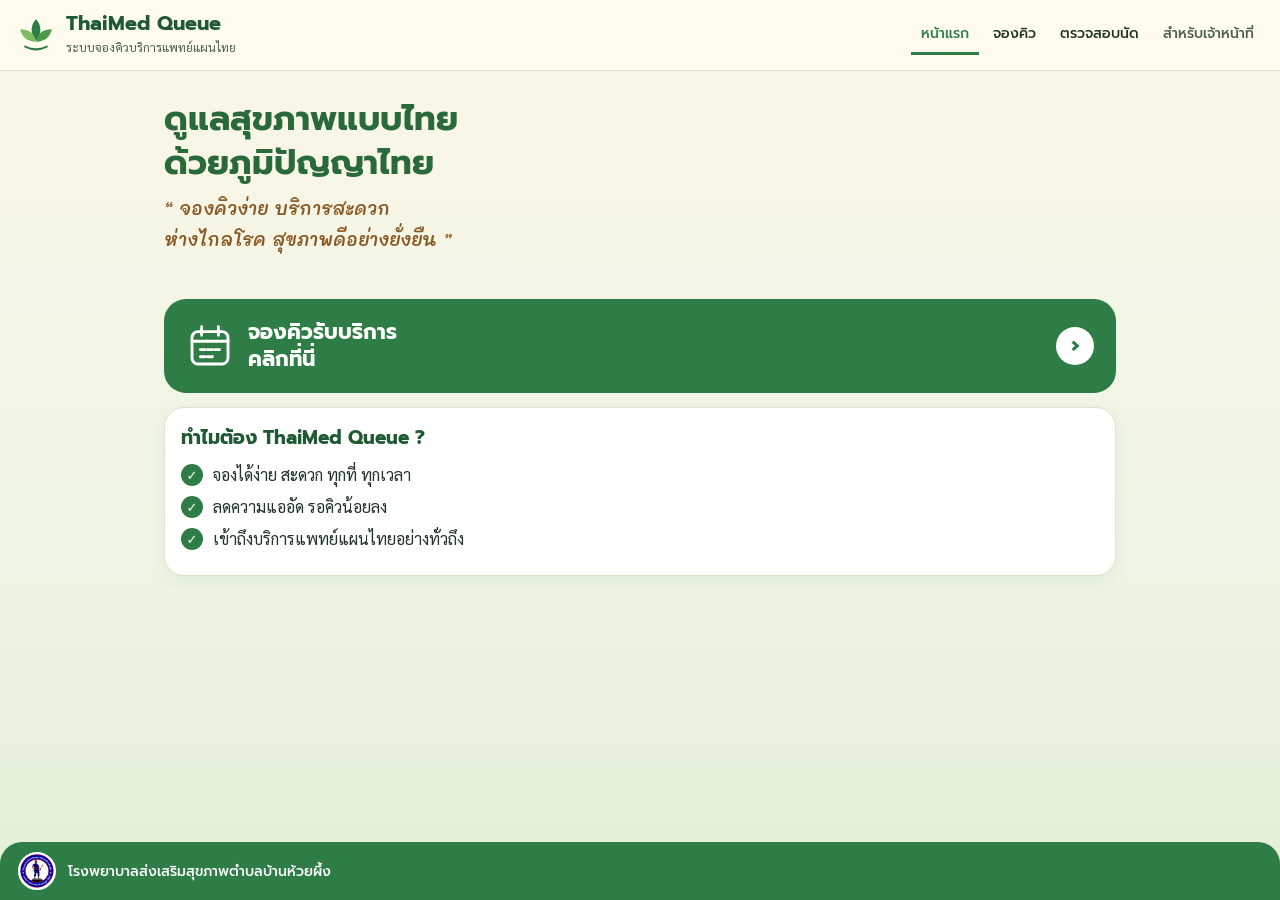
==== commit 432d017e: "Add files via upload" ====
--- a/index.html
+++ b/index.html
@@ -1,36 +1,23 @@
 <!DOCTYPE html>
-<html lang="th"><head><meta charset="utf-8"><meta name="viewport" content="width=device-width, initial-scale=1"><title>ThaiMed Queue — จองคิวแพทย์แผนไทย</title>
-<link href="https://fonts.googleapis.com/css2?family=Mali:ital,wght@1,600&family=Prompt:wght@400;500;600;700&family=Sarabun:wght@400;600&display=swap" rel="stylesheet"><link rel="stylesheet" href="style.css"><script src="config.js"></script></head>
+<html lang="th"><head><meta charset="utf-8"><title>ThaiMed Queue</title><meta name="viewport" content="width=device-width, initial-scale=1"><link href="https://fonts.googleapis.com/css2?family=Mali:ital,wght@1,600&family=Prompt:wght@400;500;600;700&family=Sarabun:wght@400;600&display=swap" rel="stylesheet"><link rel="stylesheet" href="style.css"><script src="config.js"></script></head>
 <body>
-<header class="bar">
- <a class="brand" href="index.html"><svg aria-hidden="true" width="42" height="42" viewBox="0 0 48 48"><path d="M24 5c7 7 7 18 0 26-7-8-7-19 0-26Z" fill="#1d4d36"/><path d="M24 32C13 32 7 26 5 17c10 0 17 4 19 15Z" fill="#6fb26a"/><path d="M24 32c11 0 17-6 19-15-10 0-17 4-19 15Z" fill="#4f9a5f"/><path d="M11 38c8 4 18 4 26 0" stroke="#c9972b" fill="none" stroke-width="2.5" stroke-linecap="round"/></svg>
-  <span><b class="p">ThaiMed Queue</b><small>จองคิวแพทย์แผนไทย รพ.สต.บ้านห้วยผึ้ง</small></span></a>
- <nav class="dnav"><button id="n_home" class="on" onclick="go('home')">หน้าแรก</button><button id="n_book" onclick="go('book')">จองคิว</button><button id="n_status" onclick="go('status')">ตรวจสอบนัด</button><a href="admin.html">สำหรับเจ้าหน้าที่</a></nav>
+<header class="top">
+ <div class="brand"><svg aria-hidden="true" width="40" height="40" viewBox="0 0 48 48"><path d="M24 5c7 7 7 18 0 26-7-8-7-19 0-26Z" fill="#2e7d46"/><path d="M24 32C13 32 7 26 5 17c10 0 17 4 19 15Z" fill="#7cbd5f"/><path d="M24 32c11 0 17-6 19-15-10 0-17 4-19 15Z" fill="#4c9a49"/><path d="M11 38c8 4 18 4 26 0" stroke="#2e7d46" fill="none" stroke-width="2.5" stroke-linecap="round"/></svg>
+  <div><b class="p">ThaiMed Queue</b><small>ระบบจองคิวบริการแพทย์แผนไทย</small></div></div>
+ <nav class="nav"><button id="n_home" class="on" onclick="go('home')">หน้าแรก</button><button id="n_book" onclick="go('book')">จองคิว</button><button id="n_status" onclick="go('status')">ตรวจสอบนัด</button><a href="admin.html">สำหรับเจ้าหน้าที่</a></nav>
 </header>
+<div class="wrap">
 
-<div class="wrap">
 <section id="v_home">
- <div class="hero">
-  <svg class="deco" aria-hidden="true" viewBox="0 0 300 220" fill="none" stroke="#e8c768" stroke-width="1.6"><g transform="translate(150 176)"><ellipse cx="0" cy="-58" rx="24" ry="62"/><ellipse cx="0" cy="-58" rx="24" ry="62" transform="rotate(-32)"/><ellipse cx="0" cy="-58" rx="24" ry="62" transform="rotate(32)"/><ellipse cx="0" cy="-54" rx="22" ry="56" transform="rotate(-62)" opacity=".7"/><ellipse cx="0" cy="-54" rx="22" ry="56" transform="rotate(62)" opacity=".7"/></g><path d="M20 196h260" opacity=".6"/><path d="M30 206c40 8 80 8 120 0s80-8 120 0" opacity=".4"/></svg>
-  <p class="eye">แพทย์แผนไทย • รพ.สต.บ้านห้วยผึ้ง</p>
-  <h1>ดูแลสุขภาพแบบไทย<br>ด้วยภูมิปัญญาไทย</h1>
-  <p class="tag">“ จองคิวง่าย บริการสะดวก<br>ห่างไกลโรค สุขภาพดีอย่างยั่งยืน ”</p>
-  <div class="acts"><button class="btn gold" onclick="go('book')">จองคิวรับบริการ &nbsp;→</button><button class="btn ghost" onclick="go('status')">ตรวจสอบนัด</button></div>
- </div>
- <div class="feats">
-  <div class="feat"><span class="ico"><svg aria-hidden="true" width="22" height="22" viewBox="0 0 24 24" fill="none" stroke="#8a5a14" stroke-width="2" stroke-linecap="round"><rect x="4" y="5" width="16" height="15" rx="3"/><path d="M4 10h16M9 3v4M15 3v4"/></svg></span>เลือกวันจากปฏิทิน จองได้ใน 3 ขั้นตอน</div>
-  <div class="feat"><span class="ico"><svg aria-hidden="true" width="22" height="22" viewBox="0 0 24 24" fill="none" stroke="#8a5a14" stroke-width="2" stroke-linecap="round"><circle cx="11" cy="11" r="6"/><path d="m16 16 4 4"/></svg></span>ตรวจสอบนัดด้วยชื่อหรือเบอร์โทรศัพท์</div>
-  <div class="feat"><span class="ico"><svg aria-hidden="true" width="22" height="22" viewBox="0 0 24 24" fill="none" stroke="#8a5a14" stroke-width="2" stroke-linecap="round" stroke-linejoin="round"><path d="M12 3 5 6v6c0 4 3 7 7 9 4-2 7-5 7-9V6Z"/><path d="m9 12 2 2 4-4"/></svg></span>ข้อมูลใช้เพื่อการนัดหมายเท่านั้น</div>
- </div>
- <div class="sec"><svg class="orn" aria-hidden="true" viewBox="0 0 24 24"><path d="M12 1.5l2.6 7.9 7.9 2.6-7.9 2.6L12 22.5l-2.6-7.9-7.9-2.6 7.9-2.6z" fill="#c9972b"/><circle cx="12" cy="12" r="2.2" fill="#fffdf7"/></svg><h2>บริการของเรา</h2></div>
- <div class="sgrid" id="tiles"><span class="hint">กำลังโหลด...</span></div>
- <div class="card" style="margin-top:22px"><h2>ทำไมต้อง ThaiMed Queue ?</h2>
-  <div class="ck"><svg class="orn" aria-hidden="true" viewBox="0 0 24 24"><path d="M12 1.5l2.6 7.9 7.9 2.6-7.9 2.6L12 22.5l-2.6-7.9-7.9-2.6 7.9-2.6z" fill="#c9972b"/><circle cx="12" cy="12" r="2.2" fill="#fffdf7"/></svg> จองได้ง่าย สะดวก ทุกที่ ทุกเวลา</div><div class="ck"><svg class="orn" aria-hidden="true" viewBox="0 0 24 24"><path d="M12 1.5l2.6 7.9 7.9 2.6-7.9 2.6L12 22.5l-2.6-7.9-7.9-2.6 7.9-2.6z" fill="#c9972b"/><circle cx="12" cy="12" r="2.2" fill="#fffdf7"/></svg> ลดความแออัด รอคิวน้อยลง</div><div class="ck"><svg class="orn" aria-hidden="true" viewBox="0 0 24 24"><path d="M12 1.5l2.6 7.9 7.9 2.6-7.9 2.6L12 22.5l-2.6-7.9-7.9-2.6 7.9-2.6z" fill="#c9972b"/><circle cx="12" cy="12" r="2.2" fill="#fffdf7"/></svg> เข้าถึงบริการแพทย์แผนไทยอย่างทั่วถึง</div></div>
- <div class="foot"><img src="logo.png" alt="ตราสัญลักษณ์ รพ.สต.บ้านห้วยผึ้ง"><div><div class="p" id="clinic" style="font-weight:600">โรงพยาบาลส่งเสริมสุขภาพตำบลบ้านห้วยผึ้ง</div><a href="admin.html">สำหรับเจ้าหน้าที่</a></div></div>
+ <div class="hero"><h1>ดูแลสุขภาพแบบไทย<br>ด้วยภูมิปัญญาไทย</h1><p>“ จองคิวง่าย บริการสะดวก<br>ห่างไกลโรค สุขภาพดีอย่างยั่งยืน ”</p></div>
+ <div class="tiles" id="tiles"></div>
+ <button class="cta" onclick="go('book')"><svg aria-hidden="true" width="48" height="48" viewBox="0 0 40 40" fill="none" stroke="#fff" stroke-width="2.4" stroke-linecap="round"><rect x="5" y="8" width="30" height="27" rx="5"/><path d="M5 16h30M13 4v7M27 4v7M12 23h4M18 23h4M24 23h4M12 29h4M18 29h4"/></svg><span>จองคิวรับบริการ<br>คลิกที่นี่</span><span class="ar">›</span></button>
+ <div class="card"><h2>ทำไมต้อง ThaiMed Queue ?</h2>
+  <div class="ck"><i>✓</i>จองได้ง่าย สะดวก ทุกที่ ทุกเวลา</div><div class="ck"><i>✓</i>ลดความแออัด รอคิวน้อยลง</div><div class="ck"><i>✓</i>เข้าถึงบริการแพทย์แผนไทยอย่างทั่วถึง</div></div>
 </section>
 
-<section id="v_book" class="vwrap" hidden>
- <div class="stp"><div class="s on" id="st1"><i>1</i>เลือกบริการ</div><div class="s" id="st2"><i>2</i>เลือกวันเวลา</div><div class="s" id="st3"><i>3</i>ยืนยันการจอง</div></div>
+<section id="v_book" hidden>
+ <div class="stepper"><div class="st on" id="st1"><i>1</i>เลือกบริการ</div><div class="st" id="st2"><i>2</i>เลือกวันเวลา</div><div class="st" id="st3"><i>3</i>ยืนยันการจอง</div></div>
  <div id="s1"><div class="card"><h2>เลือกบริการ</h2><div id="cards" class="hint">กำลังโหลด...</div></div></div>
  <div id="s2" hidden><div class="card"><h2>เลือกวัน</h2><div id="cal"></div><div id="dmsg" class="hint" style="margin-top:8px"></div>
   <div class="hint" style="margin-top:6px">วันที่เป็นสีเขียวจองได้ ตัวเลขใต้วันคือจำนวนคิวที่เหลือ</div></div>
@@ -46,34 +33,25 @@
  <div class="row2"><button class="btn alt" id="back" onclick="back()" hidden>ย้อนกลับ</button><button class="btn" id="next" onclick="next()">ถัดไป →</button></div>
 </section>
 
-<section id="v_done" class="vwrap" hidden>
- <div class="ticket"><div class="th"><div class="ok"><svg aria-hidden="true" width="30" height="30" viewBox="0 0 24 24" fill="none" stroke="#2a2410" stroke-width="3" stroke-linecap="round" stroke-linejoin="round"><path d="m5 12.5 4.5 4.5L19 7"/></svg></div>
-  <div class="p" style="font-size:18px;font-weight:600">จองคิวเรียบร้อยแล้ว</div><div style="opacity:.85;font-size:14px;margin-top:6px">เลขที่จองของท่าน</div><div class="no" id="bid"></div></div>
-  <div class="tb"><p id="bsum" style="margin:0 0 10px;font-weight:600"></p>
-  <p class="hint" style="margin:0 0 16px">ไม่ต้องจำเลขที่จองก็ได้ ภายหลังตรวจสอบนัดได้โดยพิมพ์ชื่อ-นามสกุลหรือเบอร์โทรศัพท์ สถานะเริ่มต้นคือ “รอตรวจสอบ” เจ้าหน้าที่จะยืนยันนัดหมายให้อีกครั้ง</p>
-  <button class="btn full" onclick="location.reload()">จองคิวใหม่</button></div></div>
-</section>
+<section id="v_done" hidden><div class="card"><h2>จองคิวเรียบร้อยแล้ว</h2><div class="hint">เลขที่จองของท่าน</div><div class="big" id="bid" style="font-size:40px"></div><p id="bsum"></p>
+ <p class="hint">ไม่ต้องจำเลขที่จองก็ได้ ภายหลังตรวจสอบนัดได้โดยพิมพ์ชื่อ-นามสกุลหรือเบอร์โทรศัพท์ สถานะเริ่มต้นคือ “รอตรวจสอบ” เจ้าหน้าที่จะยืนยันนัดหมายให้อีกครั้ง</p>
+ <button class="btn" style="width:100%" onclick="location.reload()">จองคิวใหม่</button></div></section>
 
-<section id="v_status" class="vwrap" hidden>
+<section id="v_status" hidden>
  <div class="card"><h2>ตรวจสอบสถานะการจอง</h2>
-  <label class="f" for="q" style="margin-top:0">ชื่อ-นามสกุล หรือ เบอร์โทรศัพท์ที่ใช้จอง</label><input class="i" id="q" placeholder="เช่น 0812345678 หรือ สมชาย ใจดี" onkeydown="if(event.key==='Enter')lookup()">
+  <label class="f" for="q">ชื่อ-นามสกุล หรือ เบอร์โทรศัพท์ที่ใช้จอง</label><input class="i" id="q" placeholder="เช่น 0812345678 หรือ สมชาย ใจดี" onkeydown="if(event.key==='Enter')lookup()">
   <div class="hint" style="margin-top:6px">ถ้าค้นหาด้วยชื่อ ให้พิมพ์ชื่อและนามสกุลให้ครบ</div>
-  <div id="qerr" class="msg err" hidden></div><button class="btn full" style="margin-top:12px" onclick="lookup()">ค้นหา</button></div>
+  <div id="qerr" class="msg err" hidden></div><button class="btn" style="width:100%;margin-top:12px" onclick="lookup()">ค้นหา</button></div>
  <div id="qok" class="msg ok" hidden></div>
  <div id="res"></div>
  <div id="ap" class="card" hidden><h2 id="apt"></h2>
-  <div id="ap_phone" hidden><label class="f" for="pv" style="margin-top:0">กรอกเบอร์โทรศัพท์ที่ใช้จองเพื่อยืนยันตัวตน</label><input class="i" id="pv" inputmode="tel"><button class="btn full" style="margin-top:12px" onclick="setPhone()">ยืนยัน</button></div>
-  <div id="ap_conf" hidden><p id="apc"></p><div class="row2"><button class="btn alt" onclick="closeAct()">ไม่ยกเลิก</button><button class="btn danger" onclick="doCancel()">ยืนยันยกเลิก</button></div></div>
-  <div id="ap_res" hidden><div id="rcal"></div><div id="rtimes" class="chips" style="margin-top:12px"></div><div class="row2"><button class="btn alt" onclick="closeAct()">ปิด</button><button class="btn" onclick="doResched()">ยืนยันเปลี่ยนนัด</button></div></div>
+  <div id="ap_phone" hidden><label class="f" for="pv">กรอกเบอร์โทรศัพท์ที่ใช้จองเพื่อยืนยันตัวตน</label><input class="i" id="pv" inputmode="tel"><button class="btn" style="width:100%;margin-top:12px" onclick="setPhone()">ยืนยัน</button></div>
+  <div id="ap_conf" hidden><p id="apc"></p><div class="row2"><button class="btn alt" onclick="closeAct()">ไม่ยกเลิก</button><button class="btn" style="background:#a63d2f" onclick="doCancel()">ยืนยันยกเลิก</button></div></div>
+  <div id="ap_res" hidden><div id="rcal"></div><div id="rtimes" class="chips" style="margin-top:10px"></div><div class="row2"><button class="btn alt" onclick="closeAct()">ปิด</button><button class="btn" onclick="doResched()">ยืนยันเปลี่ยนนัด</button></div></div>
   <div id="apmsg" class="msg err" hidden></div></div>
 </section>
 </div>
-
-<nav class="tabbar">
- <button id="tb_home" class="on" onclick="go('home')"><svg aria-hidden="true" width="24" height="24" viewBox="0 0 24 24" fill="none" stroke="currentColor" stroke-width="1.9" stroke-linecap="round" stroke-linejoin="round"><path d="M3 11 12 4l9 7v9H3Z"/></svg>หน้าแรก</button>
- <button id="tb_book" onclick="go('book')"><svg aria-hidden="true" width="24" height="24" viewBox="0 0 24 24" fill="none" stroke="currentColor" stroke-width="1.9" stroke-linecap="round" stroke-linejoin="round"><rect x="4" y="5" width="16" height="15" rx="3"/><path d="M4 10h16M9 3v4M15 3v4M12 13v4M10 15h4"/></svg>จองคิว</button>
- <button id="tb_status" onclick="go('status')"><svg aria-hidden="true" width="24" height="24" viewBox="0 0 24 24" fill="none" stroke="currentColor" stroke-width="1.9" stroke-linecap="round" stroke-linejoin="round"><circle cx="11" cy="11" r="6"/><path d="m16 16 4 4"/></svg>ตรวจสอบนัด</button>
-</nav>
+<div class="foot"><img src="logo.png" alt="ตราสัญลักษณ์ รพ.สต.บ้านห้วยผึ้ง"><span id="clinic">โรงพยาบาลส่งเสริมสุขภาพตำบลบ้านห้วยผึ้ง</span></div>
 
 <script>
 const $=id=>document.getElementById(id);
@@ -83,12 +61,12 @@
 const dd=(d,o)=>new Date(d+'T00:00:00').toLocaleDateString('th-TH',o);
 const thDate=d=>dd(d,{weekday:'long',day:'numeric',month:'long',year:'numeric'});
 const ST={Pending:'รอตรวจสอบ',Confirmed:'ยืนยันแล้ว',Completed:'เข้ารับบริการแล้ว',Cancelled:'ยกเลิก','No-show':'ไม่มาตามนัด'};
-const COL=['#e1efd9','#f8e8c6','#dcebe6','#e4efd0','#e8dff2'];
+const COL=['#d8e8cc','#f9e6c8','#d9eceb','#d5e6cd','#e5dcf0'];
 const IC={
- S01:'<circle cx="20" cy="20" r="4.5" fill="#1d4d36"/><path d="M11 20a9 9 0 0 1 9-9M29 20a9 9 0 0 1-9 9" fill="none" stroke="#1d4d36" stroke-width="3" stroke-linecap="round"/><path d="M5 20A15 15 0 0 1 20 5M35 20a15 15 0 0 1-15 15" fill="none" stroke="#4f9a5f" stroke-width="3" stroke-linecap="round"/>',
+ S01:'<circle cx="20" cy="20" r="4.5" fill="#2e7d46"/><path d="M11 20a9 9 0 0 1 9-9M29 20a9 9 0 0 1-9 9" fill="none" stroke="#2e7d46" stroke-width="3" stroke-linecap="round"/><path d="M5 20A15 15 0 0 1 20 5M35 20a15 15 0 0 1-15 15" fill="none" stroke="#6fb25a" stroke-width="3" stroke-linecap="round"/>',
  S02:'<circle cx="20" cy="24" r="12" fill="#b8803f"/><path d="M20 12V6M16 6h8" stroke="#8a5a26" stroke-width="3" stroke-linecap="round"/><path d="M10 21c6 4 14 4 20 0M9 28c7 4 15 4 22 0" fill="none" stroke="#e2b673" stroke-width="2"/>',
- S03:'<path d="M6 34C6 18 16 7 34 6c0 17-10 28-28 28Z" fill="#4f9a5f"/><path d="M8 32 26 14" stroke="#d5ecc9" stroke-width="2.5" stroke-linecap="round"/>',
- S04:'<path d="M13 12c-2-3 2-4 0-8M20 12c-2-3 2-4 0-8M27 12c-2-3 2-4 0-8" fill="none" stroke="#4f9a5f" stroke-width="2.5" stroke-linecap="round"/><path d="M5 18h30c0 9-6 16-15 16S5 27 5 18Z" fill="#1d4d36"/>',
+ S03:'<path d="M6 34C6 18 16 7 34 6c0 17-10 28-28 28Z" fill="#4c9a49"/><path d="M8 32 26 14" stroke="#cfe8c2" stroke-width="2.5" stroke-linecap="round"/>',
+ S04:'<path d="M13 12c-2-3 2-4 0-8M20 12c-2-3 2-4 0-8M27 12c-2-3 2-4 0-8" fill="none" stroke="#6fb25a" stroke-width="2.5" stroke-linecap="round"/><path d="M5 18h30c0 9-6 16-15 16S5 27 5 18Z" fill="#2e7d46"/>',
  S05:'<path d="M4 8a4 4 0 0 1 4-4h16a4 4 0 0 1 4 4v10a4 4 0 0 1-4 4H14l-6 5v-5a4 4 0 0 1-4-4Z" fill="#7b5ea7"/><path d="M20 22h12a4 4 0 0 1 4 4v7l-5-4h-11a4 4 0 0 1-4-4v-1" fill="#b9a2dc"/>'};
 const ico=(id,z)=>`<svg aria-hidden="true" width="${z}" height="${z}" viewBox="0 0 40 40">${IC[id]||IC.S03}</svg>`;
 let S={svcs:[],svc:null,dates:[],slots:[],date:'',time:'',step:1,p:null,res:[],vp:'',bp:false,act:null};
@@ -115,28 +93,23 @@
 const cal=makeCal($('cal'),d=>{S.date=d;S.time='';renderTimes();});
 const rcal=makeCal($('rcal'),d=>{S.act.date=d;S.act.time='';renderRTimes();});
 
-function go(v){
-  ['home','book','status','done'].forEach(x=>$('v_'+x).hidden=x!==v);
-  ['home','book','status'].forEach(x=>{const on=x===v;$('n_'+x).className=on?'on':'';$('tb_'+x).className=on?'on':'';});
-  scrollTo(0,0);
-}
+function go(v){['home','book','status','done'].forEach(x=>$('v_'+x).hidden=x!==v);['home','book','status'].forEach(x=>$('n_'+x).className=x===v?'on':'');scrollTo(0,0);}
 function showErr(id,m){const e=$(id);e.textContent=m;e.hidden=!m;}
 
 api('getPublicInit').then(r=>{
   S.svcs=r.services;$('clinic').textContent=r.clinicName||$('clinic').textContent;
-  $('tiles').innerHTML=r.services.map((s,i)=>`<button class="sc" onclick="startBook(${i})"><span class="ib" style="background:${COL[i%5]}">${ico(s.id,38)}</span><b>${esc(s.name)}</b><small>${esc(s.desc)}</small></button>`).join('');
+  $('tiles').innerHTML=r.services.map((s,i)=>`<div class="tl" style="background:${COL[i%5]}">${ico(s.id,46)}${esc(s.name)}</div>`).join('');
   $('cards').className='';
-  $('cards').innerHTML=r.services.length?r.services.map((s,i)=>`<button class="cd" id="c${i}" onclick="pick(${i})"><span class="ib" style="background:${COL[i%5]}">${ico(s.id,40)}</span><span class="tx">${esc(s.name)}<small>${esc(s.desc)}</small></span><span class="rd"></span></button>`).join(''):'ขณะนี้ยังไม่เปิดรับจองบริการ';
-}).catch(e=>{$('tiles').textContent='โหลดข้อมูลไม่สำเร็จ: '+e.message;$('cards').textContent='โหลดข้อมูลไม่สำเร็จ: '+e.message;});
+  $('cards').innerHTML=r.services.length?r.services.map((s,i)=>`<button class="cd" id="c${i}" style="background:${COL[i%5]}" onclick="pick(${i})"><span class="ib">${ico(s.id,36)}</span><span class="tx">${esc(s.name)}<small>${esc(s.desc)}</small></span><span class="rd"></span></button>`).join(''):'ขณะนี้ยังไม่เปิดรับจองบริการ';
+}).catch(e=>$('cards').textContent='โหลดข้อมูลไม่สำเร็จ: '+e.message);
 
-function startBook(i){go('book');showStep(1);pick(i);}
 function pick(i){
   S.svc=S.svcs[i];S.date='';S.time='';
   S.svcs.forEach((_,k)=>{$('c'+k).classList.toggle('on',k===i);$('c'+k).querySelector('.rd').textContent=k===i?'✓':'';});
   S.p=api('getOpenDates',S.svc.id).then(d=>{S.dates=d.dates;S.slots=d.slots;});
 }
 function showStep(n){
-  S.step=n;[1,2,3].forEach(i=>{$('s'+i).hidden=i!==n;$('st'+i).className='s'+(i===n?' on':i<n?' dn':'');});
+  S.step=n;[1,2,3].forEach(i=>{$('s'+i).hidden=i!==n;$('st'+i).className='st'+(i===n?' on':i<n?' dn':'');});
   $('back').hidden=n===1;$('next').textContent=n===3?'ยืนยันการจอง':'ถัดไป →';showErr('err','');scrollTo(0,0);
 }
 function renderDates(){
@@ -145,7 +118,7 @@
   renderTimes();
 }
 function renderTimes(){
-  $('times').innerHTML=S.date?S.slots.map(t=>`<button class="ch${t===S.time?' on':''}" onclick="pickTime('${t}')">${t} น.</button>`).join(''):'<span class="hint">เลือกวันก่อน</span>';
+  $('times').innerHTML=S.date?S.slots.map(t=>`<button class="ch tm${t===S.time?' on':''}" onclick="pickTime('${t}')">${t} น.</button>`).join(''):'<span class="hint">เลือกวันก่อน</span>';
 }
 function pickTime(t){S.time=t;renderTimes();}
 function back(){showStep(S.step-1);}
@@ -178,7 +151,7 @@
    <div style="display:flex;justify-content:space-between;align-items:center;gap:8px"><span class="big" style="font-size:24px">${esc(b.bookingId)}</span><span class="badge ${esc(b.status)}">${ST[b.status]||esc(b.status)}</span></div>
    <p style="margin:8px 0"><b>${esc(b.serviceName)}</b><br>${thDate(b.date)} เวลา ${esc(b.time)} น.<br>ผู้รับบริการ: ${esc(b.name)}</p>
    ${b.adminNote?`<p class="hint">หมายเหตุจากเจ้าหน้าที่: ${esc(b.adminNote)}</p>`:''}
-   ${act?`<div class="row2"><button class="btn alt" onclick="startAct('resched','${esc(b.bookingId)}')">ขอเปลี่ยนนัด</button><button class="btn alt" style="color:#b5573a;border-color:#b5573a" onclick="startAct('cancel','${esc(b.bookingId)}')">ยกเลิกการจอง</button></div>`:''}</div>`;}).join(''):'<div class="card hint">ไม่พบการจอง (แสดงเฉพาะนัดย้อนหลังไม่เกิน 30 วัน) กรุณาตรวจสอบชื่อ-นามสกุลหรือเบอร์โทรศัพท์</div>';
+   ${act?`<div class="row2"><button class="btn alt" onclick="startAct('resched','${esc(b.bookingId)}')">ขอเปลี่ยนนัด</button><button class="btn alt" style="color:#a63d2f;border-color:#a63d2f" onclick="startAct('cancel','${esc(b.bookingId)}')">ยกเลิกการจอง</button></div>`:''}</div>`;}).join(''):'<div class="card hint">ไม่พบการจอง (แสดงเฉพาะนัดย้อนหลังไม่เกิน 30 วัน) กรุณาตรวจสอบชื่อ-นามสกุลหรือเบอร์โทรศัพท์</div>';
 }
 function actMsg(t){const m=$('apmsg');m.hidden=!t;m.textContent=t||'';}
 function closeAct(){$('ap').hidden=true;S.act=null;}
@@ -198,7 +171,7 @@
   api('getOpenDates',b.serviceId).then(d=>{S.act.slots=d.slots;showAct('res');rcal.set(d.dates);renderRTimes();if(!d.dates.length)actMsg('ขณะนี้ไม่มีวันว่างสำหรับบริการนี้');}).catch(actFail);
 }
 function actFail(e){if(!S.bp)S.vp='';showAct(S.vp?(S.act.type==='cancel'?'conf':'res'):'phone');actMsg(e.message);}
-function renderRTimes(){$('rtimes').innerHTML=S.act.date?S.act.slots.map(t=>`<button class="ch${t===S.act.time?' on':''}" onclick="pickRTime('${t}')">${t} น.</button>`).join(''):'<span class="hint">เลือกวันก่อน</span>';}
+function renderRTimes(){$('rtimes').innerHTML=S.act.date?S.act.slots.map(t=>`<button class="ch tm${t===S.act.time?' on':''}" onclick="pickRTime('${t}')">${t} น.</button>`).join(''):'<span class="hint">เลือกวันก่อน</span>';}
 function pickRTime(t){S.act.time=t;renderRTimes();}
 function doCancel(){api('cancelBooking',S.act.id,S.vp).then(()=>{closeAct();lookup();setTimeout(()=>{$('qok').hidden=false;$('qok').textContent='ยกเลิกการจองเรียบร้อยแล้ว';},400);}).catch(actFail);}
 function doResched(){
--- a/style.css
+++ b/style.css
@@ -1,171 +1,72 @@
-:root{--pine:#1d4d36;--pine2:#2b6a49;--leaf:#4f9a5f;--mint:#e3f1e2;--cream:#fbf7ec;--paper:#fffdf7;--gold:#c9972b;--goldl:#e8c768;--goldsoft:#f6e7bf;--clay:#b5573a;--ink:#1c2b22;--mut:#5a6b60;--line:#e8e0cc;--sh:0 8px 28px rgba(29,77,54,.10)}
-*{box-sizing:border-box;-webkit-tap-highlight-color:transparent}
-html{scroll-behavior:smooth}
-body{margin:0;font-family:'Sarabun',system-ui,sans-serif;color:var(--ink);background:var(--cream);font-size:16px;line-height:1.55}
-body::before{content:"";position:fixed;top:0;right:0;bottom:0;left:0;z-index:-1;background:radial-gradient(900px 520px at 92% -8%,#e8f2dc 0,transparent 60%),radial-gradient(700px 520px at -8% 45%,#f6ecd0 0,transparent 55%),var(--cream)}
+:root{--g:#2e7d46;--gd:#1f5a33;--cream:#fbf8ee;--ink:#1f3326;--mut:#4a5f50;--line:#e6dfc9;--err:#a63d2f}
+*{box-sizing:border-box}
+body{margin:0;font-family:'Sarabun',system-ui,sans-serif;background:linear-gradient(180deg,#fbf6e8,#eef5e4 60%,#e2efd5);background-attachment:fixed;color:var(--ink);font-size:16px;line-height:1.5}
 h1,h2,h3,.p,button{font-family:'Prompt','Sarabun',sans-serif}
+.wrap{max-width:980px;margin:0 auto;padding:0 14px 90px}
+#v_book,#v_status,#v_done{max-width:720px;margin:0 auto}
+.top{display:flex;align-items:center;justify-content:space-between;flex-wrap:wrap;gap:8px;padding:12px 16px;background:#fffbef;border-bottom:1px solid var(--line);position:sticky;top:0;z-index:5}
+.brand{display:flex;align-items:center;gap:10px}.brand b{display:block;font-size:20px;color:var(--gd);line-height:1.1}.brand small{color:var(--mut);font-size:12px}
+.nav{display:flex;gap:4px}.nav button{border:0;background:transparent;font:500 14px 'Prompt';padding:8px 10px;border-bottom:3px solid transparent;cursor:pointer;color:var(--ink)}
+.nav button.on{color:var(--g);border-color:var(--g)}
+.hero h1{font-size:34px;line-height:1.3;color:#2a6a3a;margin:26px 0 8px}
+.hero p{font:italic 600 18px/1.7 'Mali';color:#8a5a26;margin:0}
+.tiles{display:grid;grid-template-columns:repeat(auto-fit,minmax(130px,1fr));gap:10px;margin:22px 0}
+.tl{border-radius:18px;padding:14px 8px;text-align:center;font:600 15px/1.3 'Prompt';display:flex;flex-direction:column;align-items:center;gap:8px}
+.cta{display:flex;align-items:center;gap:14px;width:100%;background:var(--g);color:#fff;border:0;border-radius:22px;padding:20px 22px;text-align:left;font:700 21px/1.3 'Prompt';cursor:pointer}
+.cta .ar{margin-left:auto;width:38px;height:38px;border-radius:50%;background:#fff;color:var(--g);display:flex;align-items:center;justify-content:center;font-size:22px}
+.card{background:#fff;border:1px solid var(--line);border-radius:20px;padding:16px;margin:14px 0;box-shadow:0 4px 16px rgba(46,125,70,.07)}
+.card h2{margin:0 0 10px;font-size:19px;color:var(--gd)}
+.ck{display:flex;gap:10px;align-items:center;margin:8px 0}.ck i{width:22px;height:22px;border-radius:50%;background:var(--g);color:#fff;font-style:normal;text-align:center;font-size:13px;line-height:22px;flex:none}
+.foot{position:fixed;left:0;right:0;bottom:0;background:var(--g);color:#fff;display:flex;align-items:center;gap:12px;padding:10px 18px;font:500 14px 'Prompt';border-radius:22px 22px 0 0;z-index:4}
+.foot img,.emb{width:38px;height:38px;border-radius:50%;border:2px solid #fff;background:#fff;flex:none}
+.stepper{display:flex;margin:14px 0}.st{flex:1;text-align:center;font-size:13px;color:var(--mut)}
+.st i{display:block;margin:0 auto 4px;width:30px;height:30px;border-radius:50%;background:#e6e2d6;font:600 14px/30px 'Prompt';font-style:normal}
+.st.on i,.st.dn i{background:var(--g);color:#fff}.st.on{color:var(--ink);font-weight:600}
+.cd{display:flex;align-items:center;gap:14px;width:100%;border:2px solid transparent;border-radius:16px;padding:8px 14px 8px 8px;margin-bottom:10px;font:600 17px 'Prompt';color:var(--ink);cursor:pointer;text-align:left}
+.cd.on{border-color:var(--g)}.cd .ib{width:56px;height:56px;border-radius:12px;background:rgba(255,255,255,.7);display:flex;align-items:center;justify-content:center;flex:none}
+.cd .tx{flex:1}.cd small{display:block;font:400 13px 'Sarabun';color:var(--mut)}.cd .rd{width:26px;height:26px;border-radius:50%;border:2px solid #b9c2b0;flex:none;background:#fff;text-align:center;color:#fff;line-height:22px}
+.cd.on .rd{background:var(--g);border-color:var(--g)}
+.chips{display:flex;flex-wrap:wrap;gap:8px}
+.ch{min-width:92px;padding:8px 6px;border:1px solid #d8d0bd;border-radius:14px;background:#fff;color:var(--ink);font:500 12px/1.3 'Prompt';cursor:pointer;text-align:center}
+.ch b{display:block;font-size:22px}.ch.on{background:var(--g);border-color:var(--g);color:#fff}
+.ch.tm{min-width:84px;font-size:15px;font-weight:600;padding:12px 6px}
+.f{display:block;font-weight:600;margin:12px 0 4px;font-size:15px}
+.i{width:100%;height:48px;border:1px solid #d8d0bd;border-radius:14px;padding:0 14px;font:16px 'Sarabun';background:#fffdf8;color:var(--ink)}
+textarea.i{height:84px;padding:10px 14px}.i:focus{outline:3px solid #cfe8c2;border-color:var(--g)}
+.btn{height:52px;border:0;border-radius:16px;background:var(--g);color:#fff;font:600 17px 'Prompt';cursor:pointer;padding:0 22px}
+.btn.alt{background:#fff;color:var(--g);border:1.5px solid var(--g)}.btn:disabled{opacity:.5}
+.row2{display:flex;gap:10px;margin-top:14px}.row2 .btn{flex:1}
+.msg{padding:10px 12px;border-radius:12px;margin:10px 0;font-size:15px}.msg.err{background:#fdeeea;color:var(--err)}.msg.ok{background:#e4f2dc;color:#1d4a2a}
+.hint{color:var(--mut);font-size:14px}.pdpa{background:#f6f3e8;border-radius:12px;padding:10px;font-size:13px;color:var(--mut);margin-top:12px}
+.sum{background:#eef5e4;border-radius:14px;padding:12px;margin-bottom:6px}
+.big{font:700 26px 'Prompt';color:var(--g)}
+.badge{display:inline-block;padding:3px 12px;border-radius:8px;font-size:13px;font-weight:600;background:#e5e7eb}
+.badge.Pending{background:#fbe8c0;color:#7a4a00}.badge.Confirmed{background:#dbe8fb;color:#1d4a8a}.badge.Completed{background:#2e7d46;color:#fff}.badge.Cancelled{background:#fbdcd6;color:#8a2a1c}.badge.No-show{background:#e5dcf0;color:#52397a}
+.chk{display:flex;gap:10px;align-items:flex-start;font-weight:400;margin-top:12px;font-size:14px;color:var(--mut)}.chk input{width:20px;height:20px;accent-color:var(--g);flex:none}
 [hidden]{display:none!important}
-a{color:var(--pine2)}
-
-/* ---------- โครงหน้าประชาชน ---------- */
-.bar{position:sticky;top:0;z-index:20;display:flex;align-items:center;justify-content:space-between;gap:12px;padding:10px 16px;background:rgba(251,247,236,.9);-webkit-backdrop-filter:blur(10px);backdrop-filter:blur(10px);border-bottom:1px solid var(--line)}
-.brand{display:flex;align-items:center;gap:10px;color:inherit;text-decoration:none}
-.brand b{display:block;font-size:19px;color:var(--pine);line-height:1.1}.brand small{display:block;font-size:12px;color:var(--mut)}
-.dnav{display:none;gap:4px;align-items:center}
-.dnav button,.dnav a{border:0;background:transparent;font:500 14px 'Prompt';color:var(--ink);padding:9px 14px;border-radius:999px;cursor:pointer;text-decoration:none}
-.dnav button.on{background:var(--mint);color:var(--pine)}
-.dnav a{color:var(--mut)}
-.wrap{max-width:1040px;margin:0 auto;padding:16px 16px 110px}
-.tabbar{position:fixed;left:0;right:0;bottom:0;z-index:20;display:flex;gap:4px;background:rgba(255,253,247,.96);-webkit-backdrop-filter:blur(10px);backdrop-filter:blur(10px);border-top:1px solid var(--line);padding:6px 8px calc(6px + env(safe-area-inset-bottom))}
-.tabbar button{flex:1;border:0;background:transparent;display:flex;flex-direction:column;align-items:center;gap:2px;font:500 12px 'Prompt';color:var(--mut);padding:7px 0;border-radius:16px;cursor:pointer}
-.tabbar button.on{color:var(--pine);background:var(--mint)}
-@media(min-width:760px){.dnav{display:flex}.tabbar{display:none}.wrap{padding-bottom:40px}}
-
-.btn{display:inline-flex;align-items:center;justify-content:center;gap:8px;height:52px;border:0;border-radius:16px;background:var(--pine);color:#fff;font:600 17px 'Prompt';cursor:pointer;padding:0 24px;text-decoration:none}
-.btn:hover{background:var(--pine2)}
-.btn.gold{background:var(--goldl);color:#2a2410}.btn.gold:hover{background:#f0d27d}
-.btn.ghost{background:transparent;border:1.5px solid rgba(255,255,255,.6);color:#fff}
-.btn.alt{background:#fff;color:var(--pine);border:1.5px solid var(--pine)}
-.btn.danger{background:var(--clay)}
-.btn.full{width:100%}.btn:disabled{opacity:.5;cursor:default}
-
-.hero{position:relative;overflow:hidden;border-radius:28px;padding:30px 22px 28px;color:#fff;background:linear-gradient(135deg,#1d4d36 0%,#2b6a49 62%,#3c8156 100%);box-shadow:var(--sh)}
-.hero .deco{position:absolute;right:-40px;bottom:-34px;width:340px;opacity:.3;pointer-events:none}
-.hero .eye{position:relative;color:var(--goldl);font:500 13px 'Prompt';margin:0 0 8px}
-.hero h1{position:relative;font-size:clamp(28px,6.4vw,46px);line-height:1.28;margin:0 0 10px;font-weight:700}
-.hero .tag{position:relative;font:italic 600 18px/1.7 'Mali';color:var(--goldsoft);margin:0 0 20px}
-.hero .acts{position:relative;display:flex;gap:10px;flex-wrap:wrap}
-.feats{display:grid;grid-template-columns:repeat(auto-fit,minmax(210px,1fr));gap:10px;margin:14px 0 0}
-.feat{display:flex;gap:12px;align-items:center;background:var(--paper);border:1px solid var(--line);border-radius:18px;padding:12px 14px;font-size:15px}
-.feat .ico{width:40px;height:40px;border-radius:14px;background:var(--goldsoft);display:flex;align-items:center;justify-content:center;flex:none}
-.sec{display:flex;align-items:center;gap:10px;margin:28px 0 12px}
-.sec h2{margin:0;font-size:22px;color:var(--pine)}.sec::after{content:"";flex:1;height:1px;background:linear-gradient(90deg,var(--line),transparent)}
-.orn{width:20px;height:20px;flex:none}
-.sgrid{display:grid;grid-template-columns:repeat(auto-fill,minmax(160px,1fr));gap:12px}
-.sc{text-align:left;border:1px solid var(--line);border-radius:22px;padding:16px;background:var(--paper);box-shadow:var(--sh);cursor:pointer;color:var(--ink);display:flex;flex-direction:column;gap:10px;font:inherit}
-.sc:hover{transform:translateY(-2px)}
-.sc .ib{width:58px;height:58px;border-radius:18px;display:flex;align-items:center;justify-content:center}
-.sc b{font:600 16px/1.3 'Prompt'}.sc small{color:var(--mut);font-size:13px;line-height:1.4}
-.card{background:var(--paper);border:1px solid var(--line);border-radius:24px;padding:18px;margin:14px 0;box-shadow:var(--sh)}
-.card h2{margin:0 0 12px;font-size:19px;color:var(--pine)}
-.ck{display:flex;gap:10px;align-items:center;margin:9px 0}
-.foot{display:flex;gap:14px;align-items:center;margin-top:26px;padding:16px 18px;border-radius:22px;background:var(--pine);color:#fff}
-.foot img{width:48px;height:48px;border-radius:50%;border:2px solid #fff;background:#fff;flex:none}
-.foot a{color:var(--goldl);font-size:14px}
-.emb{width:40px;height:40px;border-radius:50%;border:2px solid #fff;background:#fff;flex:none}
-
-/* ขั้นตอนจอง */
-.stp{display:flex;margin:6px 0 18px}
-.stp .s{flex:1;text-align:center;position:relative;font-size:13px;color:var(--mut)}
-.stp .s::before{content:"";position:absolute;top:15px;left:-50%;width:100%;height:3px;background:var(--line);z-index:0}
-.stp .s:first-child::before{display:none}
-.stp .s i{position:relative;z-index:1;display:block;margin:0 auto 4px;width:32px;height:32px;border-radius:50%;background:#e6dfc9;color:var(--mut);font:600 14px/32px 'Prompt';font-style:normal}
-.stp .s.on i,.stp .s.dn i{background:var(--pine);color:#fff}
-.stp .s.on,.stp .s.dn{color:var(--ink);font-weight:600}.stp .s.on::before,.stp .s.dn::before{background:var(--pine)}
-.cd{display:flex;align-items:center;gap:14px;width:100%;border:2px solid var(--line);border-radius:20px;padding:10px 14px 10px 10px;margin-bottom:10px;background:#fff;font:600 17px 'Prompt';color:var(--ink);cursor:pointer;text-align:left}
-.cd.on{border-color:var(--pine);background:#f1f8ee}
-.cd .ib{width:60px;height:60px;border-radius:18px;display:flex;align-items:center;justify-content:center;flex:none}
-.cd .tx{flex:1}.cd small{display:block;font:400 13px 'Sarabun';color:var(--mut)}
-.cd .rd{width:26px;height:26px;border-radius:50%;border:2px solid #c3cbbd;flex:none;background:#fff;text-align:center;color:#fff;line-height:22px}
-.cd.on .rd{background:var(--pine);border-color:var(--pine)}
-.calh{display:flex;align-items:center;justify-content:space-between;margin-bottom:10px}.calh b{font-size:18px;color:var(--pine)}
-.calb{width:44px;height:44px;border-radius:50%;border:1px solid var(--line);background:#fff;font-size:22px;color:var(--pine);cursor:pointer}.calb:disabled{opacity:.3;cursor:default}
-.calg{display:grid;grid-template-columns:repeat(7,1fr);gap:5px}
+/* admin */
+.app{display:flex;min-height:100vh}.side{width:230px;flex:none;background:var(--g);color:#fff;padding:18px 12px;display:flex;flex-direction:column;gap:6px;position:sticky;top:0;height:100vh}
+.side .lg{background:#fff;border-radius:16px;padding:10px;text-align:center;margin-bottom:12px;color:var(--gd);font:700 17px 'Prompt'}
+.side button{display:block;width:100%;text-align:left;height:44px;border:0;border-radius:12px;background:transparent;color:#e4f1dc;font:500 15px 'Prompt';padding:0 14px;cursor:pointer}
+.side button.on{background:#e8f4dc;color:var(--gd)}
+.side .bt{margin-top:auto;display:flex;gap:10px;align-items:center;font-size:12px}
+.main{flex:1;padding:20px;min-width:0}.main h1{margin:0 0 14px;font-size:24px}
+.kpis{display:flex;gap:12px;flex-wrap:wrap;margin-bottom:14px}.k{flex:1;min-width:130px;border-radius:16px;padding:12px;text-align:center;font:500 14px 'Prompt'}.k b{display:block;font:700 32px/1.2 'Prompt'}
+table{width:100%;border-collapse:collapse;font-size:14px}th{background:#f3f6ee;text-align:left;padding:9px 10px;white-space:nowrap}td{padding:10px;border-top:1px solid #edf0e6;vertical-align:top}
+.scroll{overflow-x:auto}.row{display:flex;gap:10px;flex-wrap:wrap;align-items:flex-end}.row>*{flex:1;min-width:140px}
+.sm{background:#fff;border:1px solid #d1d5c8;border-radius:10px;padding:6px 10px;font:500 13px 'Prompt';cursor:pointer;margin:2px}.sm.ok{background:var(--g);color:#fff;border-color:var(--g)}.sm.no{color:var(--err);border-color:var(--err)}
+.days{display:flex;flex-wrap:wrap;gap:6px 12px}.days label{display:inline-flex;gap:4px;font-weight:400;margin:0;font-size:14px;align-items:center}.days input{width:auto;height:auto}
+.bars{display:flex;gap:16px;height:170px;align-items:flex-end;border-bottom:1px solid #d9dfd0}.bars div{flex:1;text-align:center;font:600 13px 'Prompt'}.bars i{display:block;background:linear-gradient(#5fb05a,#2e7d46);border-radius:6px 6px 0 0;margin:2px auto 0;width:70%;max-width:56px}
+@media(max-width:820px){.app{flex-direction:column}.side{width:100%;height:auto;position:static;flex-direction:row;flex-wrap:wrap}.side .lg,.side .bt{display:none}.side button{width:auto}}
+.nav a,.side a{text-decoration:none}
+.nav a{font:500 14px 'Prompt';padding:8px 10px;color:var(--mut);border-bottom:3px solid transparent;display:inline-block}
+.nav a:hover{color:var(--g)}
+.side a{display:block;height:44px;line-height:44px;border-radius:12px;color:#e4f1dc;font:500 15px 'Prompt';padding:0 14px}
+.calh{display:flex;align-items:center;justify-content:space-between;margin-bottom:8px}.calh b{font-size:17px}
+.calb{width:44px;height:44px;border-radius:50%;border:1px solid #d8d0bd;background:#fff;font-size:22px;color:var(--g);cursor:pointer}.calb:disabled{opacity:.3;cursor:default}
+.calg{display:grid;grid-template-columns:repeat(7,1fr);gap:4px}
 .cw{text-align:center;font:500 13px 'Prompt';color:var(--mut);padding:4px 0}
-.cx{text-align:center;color:#b3b9ac;padding:12px 0;font-size:15px}
-.cl{border:1px solid #cfe3c8;background:var(--mint);border-radius:14px;min-height:54px;font:600 16px 'Prompt';color:var(--ink);cursor:pointer;padding:4px 0;line-height:1.2}
+.cx{text-align:center;color:#a9b2a4;padding:10px 0;font-size:15px}
+.cl{border:1px solid #bcd9b0;background:#e4f2dc;border-radius:12px;min-height:52px;font:600 16px 'Prompt';color:var(--ink);cursor:pointer;padding:4px 0;line-height:1.2}
 .cl small{display:block;font:400 11px 'Sarabun';color:#2a5a36}
-.cl.on{background:var(--pine);border-color:var(--pine);color:#fff}.cl.on small{color:var(--goldl)}
-.chips{display:flex;flex-wrap:wrap;gap:8px}
-.ch{min-width:86px;padding:13px 8px;border:1.5px solid var(--line);border-radius:999px;background:#fff;color:var(--ink);font:600 15px 'Prompt';cursor:pointer;text-align:center}
-.ch.on{background:var(--pine);border-color:var(--pine);color:#fff}
-.f{display:block;font-weight:600;margin:14px 0 5px;font-size:15px}
-.i{width:100%;height:50px;border:1.5px solid var(--line);border-radius:16px;padding:0 14px;font:16px 'Sarabun';background:#fff;color:var(--ink)}
-textarea.i{height:92px;padding:10px 14px;resize:vertical}
-.i:focus{outline:3px solid #cfe8c2;border-color:var(--pine2)}
-.row2{display:flex;gap:10px;margin-top:16px}.row2 .btn{flex:1}
-.msg{padding:11px 14px;border-radius:14px;margin:12px 0;font-size:15px}.msg.err{background:#fdeeea;color:#8a2a1c}.msg.ok{background:#e4f2dc;color:#1d4a2a}
-.hint{color:var(--mut);font-size:14px}
-.pdpa{background:#f7f2e2;border-radius:14px;padding:12px;font-size:13px;color:var(--mut);margin-top:14px}
-.sum{background:var(--mint);border-radius:16px;padding:12px 14px;margin-bottom:4px}
-.chk{display:flex;gap:10px;align-items:flex-start;font-weight:400;margin-top:14px;font-size:14px;color:var(--mut)}.chk input{width:20px;height:20px;accent-color:var(--pine);flex:none}
-.badge{display:inline-block;padding:3px 12px;border-radius:999px;font-size:13px;font-weight:600;background:#e5e7eb}
-.badge.Pending{background:#fbe8c0;color:#7a4a00}.badge.Confirmed{background:#dbe8fb;color:#1d4a8a}.badge.Completed{background:#2e7d46;color:#fff}.badge.Cancelled{background:#fbdcd6;color:#8a2a1c}.badge.No-show{background:#e5dcf0;color:#52397a}
-.big{font:700 26px 'Prompt';color:var(--pine)}
-.ticket{background:var(--paper);border-radius:26px;box-shadow:var(--sh);overflow:hidden;border:1px solid var(--line)}
-.ticket .th{background:linear-gradient(135deg,#1d4d36,#2b6a49);color:#fff;text-align:center;padding:24px 16px}
-.ticket .ok{width:56px;height:56px;border-radius:50%;background:var(--goldl);margin:0 auto 10px;display:flex;align-items:center;justify-content:center}
-.ticket .no{font:700 52px/1.1 'Prompt';letter-spacing:1px}
-.ticket .tb{padding:20px;border-top:2px dashed var(--line);position:relative}
-.vwrap{max-width:720px;margin:0 auto}
-
-/* ---------- หน้าเจ้าหน้าที่ ---------- */
-.lg{min-height:100vh;display:flex;align-items:center;justify-content:center;padding:20px;background:linear-gradient(135deg,#173f2c,#2b6a49)}
-.lg .card{width:100%;max-width:400px;text-align:center}
-.lg .pin{text-align:center;font-size:26px;letter-spacing:10px;height:58px}
-.ad{display:flex;min-height:100vh}
-.sidebar{width:250px;flex:none;background:linear-gradient(180deg,#1d4d36,#153a28);color:#fff;padding:20px 14px;display:flex;flex-direction:column;gap:6px;position:sticky;top:0;height:100vh}
-.sidebar .lgo{display:flex;gap:12px;align-items:center;padding:4px 8px 18px}
-.sidebar .lgo b{display:block;font:700 18px 'Prompt'}.sidebar .lgo small{color:var(--goldl);font-size:12px}
-.snav{display:flex;align-items:center;gap:12px;width:100%;height:48px;border:0;border-radius:14px;background:transparent;color:#d6e6da;font:500 15px 'Prompt';padding:0 14px;cursor:pointer;text-align:left;text-decoration:none}
-.snav.on{background:rgba(255,255,255,.14);color:#fff}
-.sidebar .sp{flex:1}
-.amain{flex:1;min-width:0;padding:24px 26px 40px}
-.atop,.abar{display:none}
-.ph{display:flex;align-items:center;justify-content:space-between;gap:10px;flex-wrap:wrap;margin-bottom:14px}
-.ph h1{margin:0;font-size:26px;color:var(--pine)}
-.ph .sub{color:var(--mut);font-size:14px}
-.kp{display:grid;grid-template-columns:repeat(4,1fr);gap:10px;margin-bottom:14px}
-.kc{border-radius:20px;padding:14px;text-align:center;font:500 13px 'Prompt';color:var(--ink)}
-.kc b{display:block;font:700 32px/1.2 'Prompt';color:var(--pine)}
-.dn{display:flex;align-items:center;gap:8px;margin-bottom:10px}
-.dn .i{flex:1;text-align:center;font-weight:600}
-.sq{width:50px;height:50px;border:1.5px solid var(--line);border-radius:16px;background:#fff;font-size:22px;color:var(--pine);cursor:pointer;flex:none}
-.fl{display:flex;gap:8px;overflow-x:auto;padding-bottom:6px;margin-bottom:12px;-webkit-overflow-scrolling:touch}
-.fc{flex:none;border:1.5px solid var(--line);background:#fff;border-radius:999px;padding:8px 16px;font:500 14px 'Prompt';color:var(--ink);cursor:pointer;white-space:nowrap}
-.fc.on{background:var(--pine);border-color:var(--pine);color:#fff}
-.bl{display:grid;grid-template-columns:repeat(auto-fill,minmax(330px,1fr));gap:12px}
-.bc{background:var(--paper);border:1px solid var(--line);border-left:6px solid var(--c,#999);border-radius:20px;padding:14px 14px 12px;box-shadow:var(--sh)}
-.bc .bt{display:flex;justify-content:space-between;gap:10px;align-items:flex-start}
-.bc .tm{font:700 24px/1.1 'Prompt';color:var(--pine)}.bc .sv{color:var(--mut);font-size:14px;margin-top:2px}
-.bc .qid{font:600 13px 'Prompt';color:var(--mut);margin-top:6px}
-.bc .who{display:flex;justify-content:space-between;gap:8px;align-items:center;margin:12px 0 8px;flex-wrap:wrap}
-.bc .who b{font-size:17px}.bc .hn{background:var(--goldsoft);border-radius:8px;padding:1px 8px;font-size:12px}
-.tel{display:inline-flex;align-items:center;gap:6px;background:var(--mint);color:var(--pine);border-radius:999px;padding:6px 14px;font:600 14px 'Prompt';text-decoration:none}
-.sym{background:#f7f2e2;border-radius:12px;padding:8px 12px;font-size:14px;margin-bottom:8px}.sym small{display:block;color:var(--mut);font-size:12px}
-.nt{font-size:13px;color:var(--mut);margin-bottom:6px}
-.bc .i{height:44px;font-size:15px;margin-bottom:8px}
-.acts{display:flex;flex-wrap:wrap;gap:8px}
-.ab{flex:1;min-width:110px;height:44px;border-radius:14px;border:1.5px solid var(--line);background:#fff;font:600 14px 'Prompt';color:var(--ink);cursor:pointer}
-.ab.ok{background:var(--pine);border-color:var(--pine);color:#fff}.ab.no{color:var(--clay);border-color:var(--clay)}
-.empty{text-align:center;color:var(--mut);padding:36px 10px}
-.ac{background:var(--paper);border:1px solid var(--line);border-radius:22px;padding:16px;margin-bottom:12px;box-shadow:var(--sh)}
-.g2{display:grid;grid-template-columns:1fr 1fr;gap:10px}
-.dp{display:flex;flex-wrap:wrap;gap:6px;margin-top:4px}
-.dp label{margin:0;cursor:pointer}.dp input{position:absolute;opacity:0;pointer-events:none}
-.dp span{display:inline-block;min-width:44px;text-align:center;padding:9px 10px;border-radius:12px;border:1.5px solid var(--line);background:#fff;font:600 14px 'Prompt'}
-.dp input:checked+span{background:var(--pine);border-color:var(--pine);color:#fff}
-.sw{position:relative;display:inline-block;width:52px;height:30px;flex:none}.sw input{opacity:0;width:0;height:0}
-.sw span{position:absolute;inset:0;background:#cfd6c9;border-radius:999px;transition:.2s}
-.sw span::before{content:"";position:absolute;left:3px;top:3px;width:24px;height:24px;border-radius:50%;background:#fff;transition:.2s}
-.sw input:checked+span{background:var(--leaf)}.sw input:checked+span::before{transform:translateX(22px)}
-.cr{display:flex;justify-content:space-between;align-items:center;gap:10px;background:var(--paper);border:1px solid var(--line);border-radius:18px;padding:12px 14px;margin-bottom:8px}
-.bars{display:flex;gap:12px;height:170px;align-items:flex-end;border-bottom:1px solid var(--line);padding:0 6px}
-.bars div{flex:1;text-align:center;font:600 13px 'Prompt';color:var(--pine)}
-.bars i{display:block;background:linear-gradient(#6fb26a,#2b6a49);border-radius:8px 8px 0 0;margin:3px auto 0;width:70%;max-width:56px}
-.bl2{display:flex;gap:12px;padding:0 6px;margin-top:6px}.bl2 div{flex:1;text-align:center;font-size:12px;color:var(--mut);line-height:1.3}
-.tr{display:flex;justify-content:space-between;padding:9px 0;border-top:1px solid var(--line);font-size:15px}.tr:first-child{border-top:0}
-.sbtn{height:46px;border:0;border-radius:14px;background:var(--pine);color:#fff;font:600 15px 'Prompt';cursor:pointer;padding:0 20px}
-.toast{position:fixed;left:50%;transform:translateX(-50%);bottom:90px;z-index:60;max-width:92vw;padding:12px 18px;border-radius:14px;font-size:15px;box-shadow:0 8px 24px rgba(0,0,0,.18)}
-.toast.ok{background:#1d4d36;color:#fff}.toast.err{background:#8a2a1c;color:#fff}
-@media(max-width:860px){
- .ad{display:block}.sidebar{display:none}
- .atop{display:flex;align-items:center;justify-content:space-between;position:sticky;top:0;z-index:20;padding:10px 14px;background:linear-gradient(135deg,#1d4d36,#2b6a49);color:#fff}
- .atop .lgo{display:flex;gap:10px;align-items:center}.atop b{font:700 17px 'Prompt';display:block;line-height:1.1}.atop small{color:var(--goldl);font-size:12px}
- .atop button{border:0;background:rgba(255,255,255,.14);color:#fff;border-radius:12px;width:42px;height:42px;display:flex;align-items:center;justify-content:center;cursor:pointer}
- .abar{display:flex;position:fixed;left:0;right:0;bottom:0;z-index:20;gap:2px;background:rgba(255,253,247,.97);border-top:1px solid var(--line);padding:6px 6px calc(6px + env(safe-area-inset-bottom))}
- .abar button{flex:1;border:0;background:transparent;display:flex;flex-direction:column;align-items:center;gap:2px;font:500 11.5px 'Prompt';color:var(--mut);padding:7px 0;border-radius:14px;cursor:pointer}
- .abar button.on{background:var(--mint);color:var(--pine)}
- .amain{padding:14px 14px 100px}.ph h1{font-size:22px}
- .kp{grid-template-columns:repeat(2,1fr)}.bl{grid-template-columns:1fr}.g2{grid-template-columns:1fr}
-}
+.cl.on{background:var(--g);border-color:var(--g);color:#fff}.cl.on small{color:#fff}
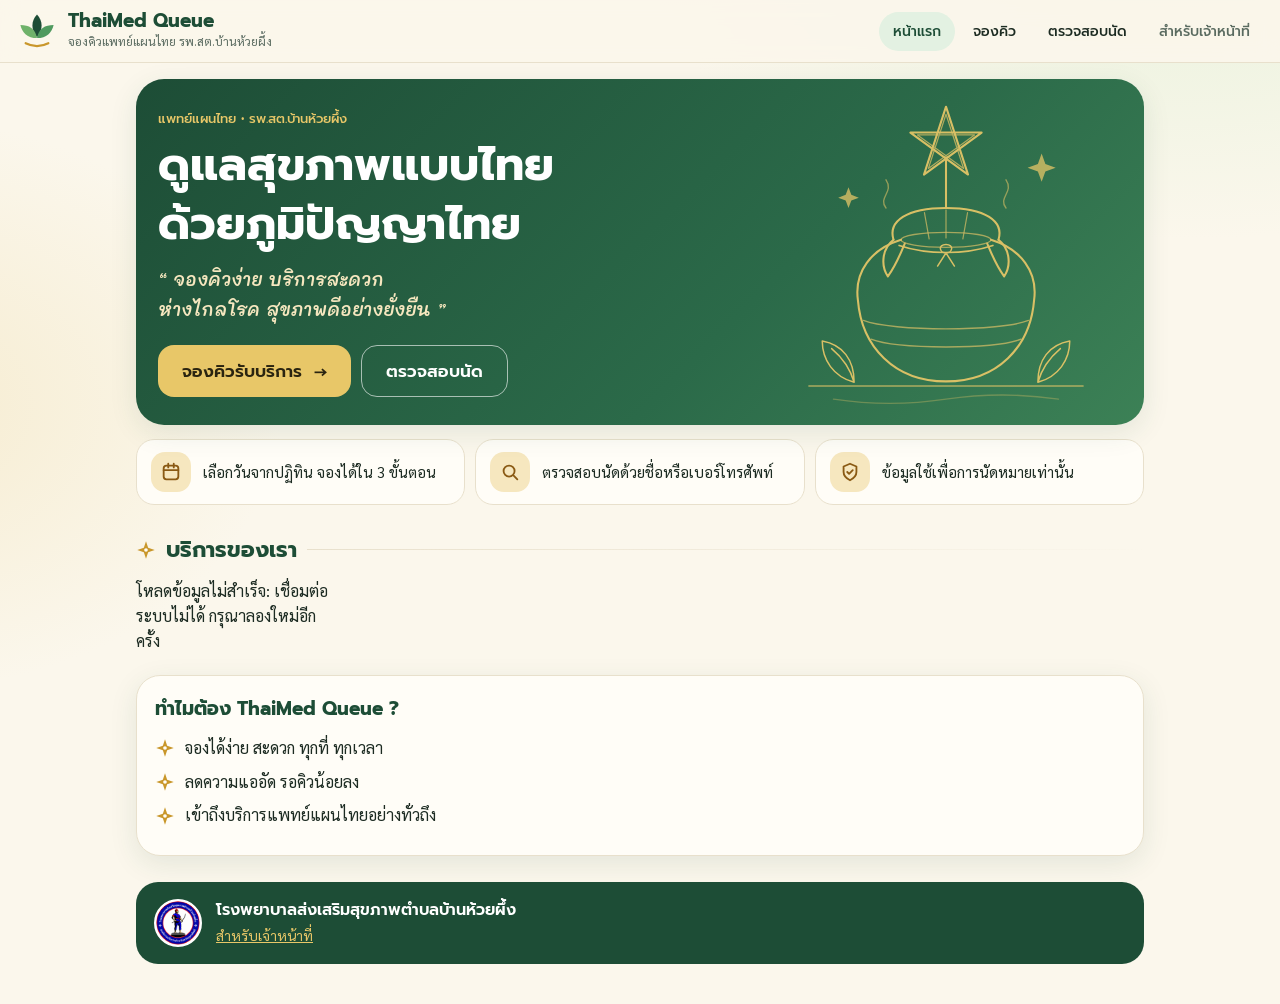
==== commit f7c0f05d: "Add files via upload" ====
--- a/index.html
+++ b/index.html
@@ -1,23 +1,36 @@
 <!DOCTYPE html>
-<html lang="th"><head><meta charset="utf-8"><title>ThaiMed Queue</title><meta name="viewport" content="width=device-width, initial-scale=1"><link href="https://fonts.googleapis.com/css2?family=Mali:ital,wght@1,600&family=Prompt:wght@400;500;600;700&family=Sarabun:wght@400;600&display=swap" rel="stylesheet"><link rel="stylesheet" href="style.css"><script src="config.js"></script></head>
+<html lang="th"><head><meta charset="utf-8"><meta name="viewport" content="width=device-width, initial-scale=1"><title>ThaiMed Queue — จองคิวแพทย์แผนไทย</title>
+<link href="https://fonts.googleapis.com/css2?family=Mali:ital,wght@1,600&family=Prompt:wght@400;500;600;700&family=Sarabun:wght@400;600&display=swap" rel="stylesheet"><link rel="stylesheet" href="style.css"><script src="config.js"></script></head>
 <body>
-<header class="top">
- <div class="brand"><svg aria-hidden="true" width="40" height="40" viewBox="0 0 48 48"><path d="M24 5c7 7 7 18 0 26-7-8-7-19 0-26Z" fill="#2e7d46"/><path d="M24 32C13 32 7 26 5 17c10 0 17 4 19 15Z" fill="#7cbd5f"/><path d="M24 32c11 0 17-6 19-15-10 0-17 4-19 15Z" fill="#4c9a49"/><path d="M11 38c8 4 18 4 26 0" stroke="#2e7d46" fill="none" stroke-width="2.5" stroke-linecap="round"/></svg>
-  <div><b class="p">ThaiMed Queue</b><small>ระบบจองคิวบริการแพทย์แผนไทย</small></div></div>
- <nav class="nav"><button id="n_home" class="on" onclick="go('home')">หน้าแรก</button><button id="n_book" onclick="go('book')">จองคิว</button><button id="n_status" onclick="go('status')">ตรวจสอบนัด</button><a href="admin.html">สำหรับเจ้าหน้าที่</a></nav>
+<header class="bar">
+ <a class="brand" href="index.html"><svg aria-hidden="true" width="42" height="42" viewBox="0 0 48 48"><path d="M24 5c7 7 7 18 0 26-7-8-7-19 0-26Z" fill="#1d4d36"/><path d="M24 32C13 32 7 26 5 17c10 0 17 4 19 15Z" fill="#6fb26a"/><path d="M24 32c11 0 17-6 19-15-10 0-17 4-19 15Z" fill="#4f9a5f"/><path d="M11 38c8 4 18 4 26 0" stroke="#c9972b" fill="none" stroke-width="2.5" stroke-linecap="round"/></svg>
+  <span><b class="p">ThaiMed Queue</b><small>จองคิวแพทย์แผนไทย รพ.สต.บ้านห้วยผึ้ง</small></span></a>
+ <nav class="dnav"><button id="n_home" class="on" onclick="go('home')">หน้าแรก</button><button id="n_book" onclick="go('book')">จองคิว</button><button id="n_status" onclick="go('status')">ตรวจสอบนัด</button><a href="admin.html">สำหรับเจ้าหน้าที่</a></nav>
 </header>
+
 <div class="wrap">
-
 <section id="v_home">
- <div class="hero"><h1>ดูแลสุขภาพแบบไทย<br>ด้วยภูมิปัญญาไทย</h1><p>“ จองคิวง่าย บริการสะดวก<br>ห่างไกลโรค สุขภาพดีอย่างยั่งยืน ”</p></div>
- <div class="tiles" id="tiles"></div>
- <button class="cta" onclick="go('book')"><svg aria-hidden="true" width="48" height="48" viewBox="0 0 40 40" fill="none" stroke="#fff" stroke-width="2.4" stroke-linecap="round"><rect x="5" y="8" width="30" height="27" rx="5"/><path d="M5 16h30M13 4v7M27 4v7M12 23h4M18 23h4M24 23h4M12 29h4M18 29h4"/></svg><span>จองคิวรับบริการ<br>คลิกที่นี่</span><span class="ar">›</span></button>
- <div class="card"><h2>ทำไมต้อง ThaiMed Queue ?</h2>
-  <div class="ck"><i>✓</i>จองได้ง่าย สะดวก ทุกที่ ทุกเวลา</div><div class="ck"><i>✓</i>ลดความแออัด รอคิวน้อยลง</div><div class="ck"><i>✓</i>เข้าถึงบริการแพทย์แผนไทยอย่างทั่วถึง</div></div>
-</section>
-
-<section id="v_book" hidden>
- <div class="stepper"><div class="st on" id="st1"><i>1</i>เลือกบริการ</div><div class="st" id="st2"><i>2</i>เลือกวันเวลา</div><div class="st" id="st3"><i>3</i>ยืนยันการจอง</div></div>
+ <div class="hero">
+  <svg class="deco" aria-hidden="true" viewBox="0 0 320 330" fill="none" stroke="#e8c768" stroke-width="2.2" stroke-linecap="round" stroke-linejoin="round"><path d="M160 10 183.5 82.4 122 37.6H198L136.5 82.4Z"/><path d="M160 18 178.8 75.9 129.6 40.1H190.4L141.2 75.9Z" stroke-width="1.3" opacity=".75"/><path d="M160 66v52"/><path d="M96 118c-9-11 9-17 0-30M224 118c-9-11 9-17 0-30" stroke-width="1.5" opacity=".6"/><path d="M104 152C98 132 118 118 160 118s62 14 56 34"/><path d="M104 152c-12 9-14 27-6 39 10-14 14-26 18-35M216 152c12 9 14 27 6 39-10-14-14-26-18-35"/><path d="M160 120v30M137 123l5 28M183 123l-5 28" stroke-width="1.3" opacity=".7"/><path d="M110 158c30 10 70 10 100 0" stroke-width="1.8"/><path d="M160 166c-7 0-9-9 0-9s7 9 0 9ZM160 166l-9 14M160 166l9 14" stroke-width="1.6"/><ellipse cx="160" cy="152" rx="48" ry="8" stroke-width="1.4" opacity=".7"/><path d="M112 152C80 162 62 186 66 216c4 50 39 87 94 87s90-37 94-87c4-30-14-54-46-64"/><path d="M72 238c30 12 146 12 176 0M80 258c28 11 132 11 160 0" stroke-width="1.5" opacity=".7"/><path d="M62 304c-22-6-34-24-34-44 22 4 34 20 34 44ZM62 304c-4-14-12-26-24-36" stroke-width="1.6"/><path d="M258 304c22-6 34-24 34-44-22 4-34 20-34 44ZM258 304c4-14 12-26 24-36" stroke-width="1.6"/><path d="M14 308h292" opacity=".55"/><path d="M40 322c40 6 80 6 120 0s80-6 120 0" stroke-width="1.4" opacity=".35"/><path d="M262 60l4 11 11 4-11 4-4 11-4-11-11-4 11-4ZM56 96l3 8 8 3-8 3-3 8-3-8-8-3 8-3Z" fill="#e8c768" stroke="none" opacity=".8"/></svg>
+  <p class="eye">แพทย์แผนไทย • รพ.สต.บ้านห้วยผึ้ง</p>
+  <h1>ดูแลสุขภาพแบบไทย<br>ด้วยภูมิปัญญาไทย</h1>
+  <p class="tag">“ จองคิวง่าย บริการสะดวก<br>ห่างไกลโรค สุขภาพดีอย่างยั่งยืน ”</p>
+  <div class="acts"><button class="btn gold" onclick="go('book')">จองคิวรับบริการ &nbsp;→</button><button class="btn ghost" onclick="go('status')">ตรวจสอบนัด</button></div>
+ </div>
+ <div class="feats">
+  <div class="feat"><span class="ico"><svg aria-hidden="true" width="22" height="22" viewBox="0 0 24 24" fill="none" stroke="#8a5a14" stroke-width="2" stroke-linecap="round"><rect x="4" y="5" width="16" height="15" rx="3"/><path d="M4 10h16M9 3v4M15 3v4"/></svg></span>เลือกวันจากปฏิทิน จองได้ใน 3 ขั้นตอน</div>
+  <div class="feat"><span class="ico"><svg aria-hidden="true" width="22" height="22" viewBox="0 0 24 24" fill="none" stroke="#8a5a14" stroke-width="2" stroke-linecap="round"><circle cx="11" cy="11" r="6"/><path d="m16 16 4 4"/></svg></span>ตรวจสอบนัดด้วยชื่อหรือเบอร์โทรศัพท์</div>
+  <div class="feat"><span class="ico"><svg aria-hidden="true" width="22" height="22" viewBox="0 0 24 24" fill="none" stroke="#8a5a14" stroke-width="2" stroke-linecap="round" stroke-linejoin="round"><path d="M12 3 5 6v6c0 4 3 7 7 9 4-2 7-5 7-9V6Z"/><path d="m9 12 2 2 4-4"/></svg></span>ข้อมูลใช้เพื่อการนัดหมายเท่านั้น</div>
+ </div>
+ <div class="sec"><svg class="orn" aria-hidden="true" viewBox="0 0 24 24"><path d="M12 1.5l2.6 7.9 7.9 2.6-7.9 2.6L12 22.5l-2.6-7.9-7.9-2.6 7.9-2.6z" fill="#c9972b"/><circle cx="12" cy="12" r="2.2" fill="#fffdf7"/></svg><h2>บริการของเรา</h2></div>
+ <div class="sgrid" id="tiles"><span class="hint">กำลังโหลด...</span></div>
+ <div class="card" style="margin-top:22px"><h2>ทำไมต้อง ThaiMed Queue ?</h2>
+  <div class="ck"><svg class="orn" aria-hidden="true" viewBox="0 0 24 24"><path d="M12 1.5l2.6 7.9 7.9 2.6-7.9 2.6L12 22.5l-2.6-7.9-7.9-2.6 7.9-2.6z" fill="#c9972b"/><circle cx="12" cy="12" r="2.2" fill="#fffdf7"/></svg> จองได้ง่าย สะดวก ทุกที่ ทุกเวลา</div><div class="ck"><svg class="orn" aria-hidden="true" viewBox="0 0 24 24"><path d="M12 1.5l2.6 7.9 7.9 2.6-7.9 2.6L12 22.5l-2.6-7.9-7.9-2.6 7.9-2.6z" fill="#c9972b"/><circle cx="12" cy="12" r="2.2" fill="#fffdf7"/></svg> ลดความแออัด รอคิวน้อยลง</div><div class="ck"><svg class="orn" aria-hidden="true" viewBox="0 0 24 24"><path d="M12 1.5l2.6 7.9 7.9 2.6-7.9 2.6L12 22.5l-2.6-7.9-7.9-2.6 7.9-2.6z" fill="#c9972b"/><circle cx="12" cy="12" r="2.2" fill="#fffdf7"/></svg> เข้าถึงบริการแพทย์แผนไทยอย่างทั่วถึง</div></div>
+ <div class="foot"><img src="logo.png" alt="ตราสัญลักษณ์ รพ.สต.บ้านห้วยผึ้ง"><div><div class="p" id="clinic" style="font-weight:600">โรงพยาบาลส่งเสริมสุขภาพตำบลบ้านห้วยผึ้ง</div><a href="admin.html">สำหรับเจ้าหน้าที่</a></div></div>
+</section>
+
+<section id="v_book" class="vwrap" hidden>
+ <div class="stp"><div class="s on" id="st1"><i>1</i>เลือกบริการ</div><div class="s" id="st2"><i>2</i>เลือกวันเวลา</div><div class="s" id="st3"><i>3</i>ยืนยันการจอง</div></div>
  <div id="s1"><div class="card"><h2>เลือกบริการ</h2><div id="cards" class="hint">กำลังโหลด...</div></div></div>
  <div id="s2" hidden><div class="card"><h2>เลือกวัน</h2><div id="cal"></div><div id="dmsg" class="hint" style="margin-top:8px"></div>
   <div class="hint" style="margin-top:6px">วันที่เป็นสีเขียวจองได้ ตัวเลขใต้วันคือจำนวนคิวที่เหลือ</div></div>
@@ -33,25 +46,34 @@
  <div class="row2"><button class="btn alt" id="back" onclick="back()" hidden>ย้อนกลับ</button><button class="btn" id="next" onclick="next()">ถัดไป →</button></div>
 </section>
 
-<section id="v_done" hidden><div class="card"><h2>จองคิวเรียบร้อยแล้ว</h2><div class="hint">เลขที่จองของท่าน</div><div class="big" id="bid" style="font-size:40px"></div><p id="bsum"></p>
- <p class="hint">ไม่ต้องจำเลขที่จองก็ได้ ภายหลังตรวจสอบนัดได้โดยพิมพ์ชื่อ-นามสกุลหรือเบอร์โทรศัพท์ สถานะเริ่มต้นคือ “รอตรวจสอบ” เจ้าหน้าที่จะยืนยันนัดหมายให้อีกครั้ง</p>
- <button class="btn" style="width:100%" onclick="location.reload()">จองคิวใหม่</button></div></section>
-
-<section id="v_status" hidden>
+<section id="v_done" class="vwrap" hidden>
+ <div class="ticket"><div class="th"><div class="ok"><svg aria-hidden="true" width="30" height="30" viewBox="0 0 24 24" fill="none" stroke="#2a2410" stroke-width="3" stroke-linecap="round" stroke-linejoin="round"><path d="m5 12.5 4.5 4.5L19 7"/></svg></div>
+  <div class="p" style="font-size:18px;font-weight:600">จองคิวเรียบร้อยแล้ว</div><div style="opacity:.85;font-size:14px;margin-top:6px">เลขที่จองของท่าน</div><div class="no" id="bid"></div></div>
+  <div class="tb"><p id="bsum" style="margin:0 0 10px;font-weight:600"></p>
+  <p class="hint" style="margin:0 0 16px">ไม่ต้องจำเลขที่จองก็ได้ ภายหลังตรวจสอบนัดได้โดยพิมพ์ชื่อ-นามสกุลหรือเบอร์โทรศัพท์ สถานะเริ่มต้นคือ “รอตรวจสอบ” เจ้าหน้าที่จะยืนยันนัดหมายให้อีกครั้ง</p>
+  <button class="btn full" onclick="location.reload()">จองคิวใหม่</button></div></div>
+</section>
+
+<section id="v_status" class="vwrap" hidden>
  <div class="card"><h2>ตรวจสอบสถานะการจอง</h2>
-  <label class="f" for="q">ชื่อ-นามสกุล หรือ เบอร์โทรศัพท์ที่ใช้จอง</label><input class="i" id="q" placeholder="เช่น 0812345678 หรือ สมชาย ใจดี" onkeydown="if(event.key==='Enter')lookup()">
+  <label class="f" for="q" style="margin-top:0">ชื่อ-นามสกุล หรือ เบอร์โทรศัพท์ที่ใช้จอง</label><input class="i" id="q" placeholder="เช่น 0812345678 หรือ สมชาย ใจดี" onkeydown="if(event.key==='Enter')lookup()">
   <div class="hint" style="margin-top:6px">ถ้าค้นหาด้วยชื่อ ให้พิมพ์ชื่อและนามสกุลให้ครบ</div>
-  <div id="qerr" class="msg err" hidden></div><button class="btn" style="width:100%;margin-top:12px" onclick="lookup()">ค้นหา</button></div>
+  <div id="qerr" class="msg err" hidden></div><button class="btn full" style="margin-top:12px" onclick="lookup()">ค้นหา</button></div>
  <div id="qok" class="msg ok" hidden></div>
  <div id="res"></div>
  <div id="ap" class="card" hidden><h2 id="apt"></h2>
-  <div id="ap_phone" hidden><label class="f" for="pv">กรอกเบอร์โทรศัพท์ที่ใช้จองเพื่อยืนยันตัวตน</label><input class="i" id="pv" inputmode="tel"><button class="btn" style="width:100%;margin-top:12px" onclick="setPhone()">ยืนยัน</button></div>
-  <div id="ap_conf" hidden><p id="apc"></p><div class="row2"><button class="btn alt" onclick="closeAct()">ไม่ยกเลิก</button><button class="btn" style="background:#a63d2f" onclick="doCancel()">ยืนยันยกเลิก</button></div></div>
-  <div id="ap_res" hidden><div id="rcal"></div><div id="rtimes" class="chips" style="margin-top:10px"></div><div class="row2"><button class="btn alt" onclick="closeAct()">ปิด</button><button class="btn" onclick="doResched()">ยืนยันเปลี่ยนนัด</button></div></div>
+  <div id="ap_phone" hidden><label class="f" for="pv" style="margin-top:0">กรอกเบอร์โทรศัพท์ที่ใช้จองเพื่อยืนยันตัวตน</label><input class="i" id="pv" inputmode="tel"><button class="btn full" style="margin-top:12px" onclick="setPhone()">ยืนยัน</button></div>
+  <div id="ap_conf" hidden><p id="apc"></p><div class="row2"><button class="btn alt" onclick="closeAct()">ไม่ยกเลิก</button><button class="btn danger" onclick="doCancel()">ยืนยันยกเลิก</button></div></div>
+  <div id="ap_res" hidden><div id="rcal"></div><div id="rtimes" class="chips" style="margin-top:12px"></div><div class="row2"><button class="btn alt" onclick="closeAct()">ปิด</button><button class="btn" onclick="doResched()">ยืนยันเปลี่ยนนัด</button></div></div>
   <div id="apmsg" class="msg err" hidden></div></div>
 </section>
 </div>
-<div class="foot"><img src="logo.png" alt="ตราสัญลักษณ์ รพ.สต.บ้านห้วยผึ้ง"><span id="clinic">โรงพยาบาลส่งเสริมสุขภาพตำบลบ้านห้วยผึ้ง</span></div>
+
+<nav class="tabbar">
+ <button id="tb_home" class="on" onclick="go('home')"><svg aria-hidden="true" width="24" height="24" viewBox="0 0 24 24" fill="none" stroke="currentColor" stroke-width="1.9" stroke-linecap="round" stroke-linejoin="round"><path d="M3 11 12 4l9 7v9H3Z"/></svg>หน้าแรก</button>
+ <button id="tb_book" onclick="go('book')"><svg aria-hidden="true" width="24" height="24" viewBox="0 0 24 24" fill="none" stroke="currentColor" stroke-width="1.9" stroke-linecap="round" stroke-linejoin="round"><rect x="4" y="5" width="16" height="15" rx="3"/><path d="M4 10h16M9 3v4M15 3v4M12 13v4M10 15h4"/></svg>จองคิว</button>
+ <button id="tb_status" onclick="go('status')"><svg aria-hidden="true" width="24" height="24" viewBox="0 0 24 24" fill="none" stroke="currentColor" stroke-width="1.9" stroke-linecap="round" stroke-linejoin="round"><circle cx="11" cy="11" r="6"/><path d="m16 16 4 4"/></svg>ตรวจสอบนัด</button>
+</nav>
 
 <script>
 const $=id=>document.getElementById(id);
@@ -61,12 +83,12 @@
 const dd=(d,o)=>new Date(d+'T00:00:00').toLocaleDateString('th-TH',o);
 const thDate=d=>dd(d,{weekday:'long',day:'numeric',month:'long',year:'numeric'});
 const ST={Pending:'รอตรวจสอบ',Confirmed:'ยืนยันแล้ว',Completed:'เข้ารับบริการแล้ว',Cancelled:'ยกเลิก','No-show':'ไม่มาตามนัด'};
-const COL=['#d8e8cc','#f9e6c8','#d9eceb','#d5e6cd','#e5dcf0'];
+const COL=['#e1efd9','#f8e8c6','#dcebe6','#e4efd0','#e8dff2'];
 const IC={
- S01:'<circle cx="20" cy="20" r="4.5" fill="#2e7d46"/><path d="M11 20a9 9 0 0 1 9-9M29 20a9 9 0 0 1-9 9" fill="none" stroke="#2e7d46" stroke-width="3" stroke-linecap="round"/><path d="M5 20A15 15 0 0 1 20 5M35 20a15 15 0 0 1-15 15" fill="none" stroke="#6fb25a" stroke-width="3" stroke-linecap="round"/>',
+ S01:'<circle cx="20" cy="20" r="4.5" fill="#1d4d36"/><path d="M11 20a9 9 0 0 1 9-9M29 20a9 9 0 0 1-9 9" fill="none" stroke="#1d4d36" stroke-width="3" stroke-linecap="round"/><path d="M5 20A15 15 0 0 1 20 5M35 20a15 15 0 0 1-15 15" fill="none" stroke="#4f9a5f" stroke-width="3" stroke-linecap="round"/>',
  S02:'<circle cx="20" cy="24" r="12" fill="#b8803f"/><path d="M20 12V6M16 6h8" stroke="#8a5a26" stroke-width="3" stroke-linecap="round"/><path d="M10 21c6 4 14 4 20 0M9 28c7 4 15 4 22 0" fill="none" stroke="#e2b673" stroke-width="2"/>',
- S03:'<path d="M6 34C6 18 16 7 34 6c0 17-10 28-28 28Z" fill="#4c9a49"/><path d="M8 32 26 14" stroke="#cfe8c2" stroke-width="2.5" stroke-linecap="round"/>',
- S04:'<path d="M13 12c-2-3 2-4 0-8M20 12c-2-3 2-4 0-8M27 12c-2-3 2-4 0-8" fill="none" stroke="#6fb25a" stroke-width="2.5" stroke-linecap="round"/><path d="M5 18h30c0 9-6 16-15 16S5 27 5 18Z" fill="#2e7d46"/>',
+ S03:'<path d="M6 34C6 18 16 7 34 6c0 17-10 28-28 28Z" fill="#4f9a5f"/><path d="M8 32 26 14" stroke="#d5ecc9" stroke-width="2.5" stroke-linecap="round"/>',
+ S04:'<path d="M13 12c-2-3 2-4 0-8M20 12c-2-3 2-4 0-8M27 12c-2-3 2-4 0-8" fill="none" stroke="#4f9a5f" stroke-width="2.5" stroke-linecap="round"/><path d="M5 18h30c0 9-6 16-15 16S5 27 5 18Z" fill="#1d4d36"/>',
  S05:'<path d="M4 8a4 4 0 0 1 4-4h16a4 4 0 0 1 4 4v10a4 4 0 0 1-4 4H14l-6 5v-5a4 4 0 0 1-4-4Z" fill="#7b5ea7"/><path d="M20 22h12a4 4 0 0 1 4 4v7l-5-4h-11a4 4 0 0 1-4-4v-1" fill="#b9a2dc"/>'};
 const ico=(id,z)=>`<svg aria-hidden="true" width="${z}" height="${z}" viewBox="0 0 40 40">${IC[id]||IC.S03}</svg>`;
 let S={svcs:[],svc:null,dates:[],slots:[],date:'',time:'',step:1,p:null,res:[],vp:'',bp:false,act:null};
@@ -93,23 +115,28 @@
 const cal=makeCal($('cal'),d=>{S.date=d;S.time='';renderTimes();});
 const rcal=makeCal($('rcal'),d=>{S.act.date=d;S.act.time='';renderRTimes();});
 
-function go(v){['home','book','status','done'].forEach(x=>$('v_'+x).hidden=x!==v);['home','book','status'].forEach(x=>$('n_'+x).className=x===v?'on':'');scrollTo(0,0);}
+function go(v){
+  ['home','book','status','done'].forEach(x=>$('v_'+x).hidden=x!==v);
+  ['home','book','status'].forEach(x=>{const on=x===v;$('n_'+x).className=on?'on':'';$('tb_'+x).className=on?'on':'';});
+  scrollTo(0,0);
+}
 function showErr(id,m){const e=$(id);e.textContent=m;e.hidden=!m;}
 
 api('getPublicInit').then(r=>{
   S.svcs=r.services;$('clinic').textContent=r.clinicName||$('clinic').textContent;
-  $('tiles').innerHTML=r.services.map((s,i)=>`<div class="tl" style="background:${COL[i%5]}">${ico(s.id,46)}${esc(s.name)}</div>`).join('');
+  $('tiles').innerHTML=r.services.map((s,i)=>`<button class="sc" onclick="startBook(${i})"><span class="ib" style="background:${COL[i%5]}">${ico(s.id,38)}</span><b>${esc(s.name)}</b><small>${esc(s.desc)}</small></button>`).join('');
   $('cards').className='';
-  $('cards').innerHTML=r.services.length?r.services.map((s,i)=>`<button class="cd" id="c${i}" style="background:${COL[i%5]}" onclick="pick(${i})"><span class="ib">${ico(s.id,36)}</span><span class="tx">${esc(s.name)}<small>${esc(s.desc)}</small></span><span class="rd"></span></button>`).join(''):'ขณะนี้ยังไม่เปิดรับจองบริการ';
-}).catch(e=>$('cards').textContent='โหลดข้อมูลไม่สำเร็จ: '+e.message);
-
+  $('cards').innerHTML=r.services.length?r.services.map((s,i)=>`<button class="cd" id="c${i}" onclick="pick(${i})"><span class="ib" style="background:${COL[i%5]}">${ico(s.id,40)}</span><span class="tx">${esc(s.name)}<small>${esc(s.desc)}</small></span><span class="rd"></span></button>`).join(''):'ขณะนี้ยังไม่เปิดรับจองบริการ';
+}).catch(e=>{$('tiles').textContent='โหลดข้อมูลไม่สำเร็จ: '+e.message;$('cards').textContent='โหลดข้อมูลไม่สำเร็จ: '+e.message;});
+
+function startBook(i){go('book');showStep(1);pick(i);}
 function pick(i){
   S.svc=S.svcs[i];S.date='';S.time='';
   S.svcs.forEach((_,k)=>{$('c'+k).classList.toggle('on',k===i);$('c'+k).querySelector('.rd').textContent=k===i?'✓':'';});
   S.p=api('getOpenDates',S.svc.id).then(d=>{S.dates=d.dates;S.slots=d.slots;});
 }
 function showStep(n){
-  S.step=n;[1,2,3].forEach(i=>{$('s'+i).hidden=i!==n;$('st'+i).className='st'+(i===n?' on':i<n?' dn':'');});
+  S.step=n;[1,2,3].forEach(i=>{$('s'+i).hidden=i!==n;$('st'+i).className='s'+(i===n?' on':i<n?' dn':'');});
   $('back').hidden=n===1;$('next').textContent=n===3?'ยืนยันการจอง':'ถัดไป →';showErr('err','');scrollTo(0,0);
 }
 function renderDates(){
@@ -118,7 +145,7 @@
   renderTimes();
 }
 function renderTimes(){
-  $('times').innerHTML=S.date?S.slots.map(t=>`<button class="ch tm${t===S.time?' on':''}" onclick="pickTime('${t}')">${t} น.</button>`).join(''):'<span class="hint">เลือกวันก่อน</span>';
+  $('times').innerHTML=S.date?S.slots.map(t=>`<button class="ch${t===S.time?' on':''}" onclick="pickTime('${t}')">${t} น.</button>`).join(''):'<span class="hint">เลือกวันก่อน</span>';
 }
 function pickTime(t){S.time=t;renderTimes();}
 function back(){showStep(S.step-1);}
@@ -151,7 +178,7 @@
    <div style="display:flex;justify-content:space-between;align-items:center;gap:8px"><span class="big" style="font-size:24px">${esc(b.bookingId)}</span><span class="badge ${esc(b.status)}">${ST[b.status]||esc(b.status)}</span></div>
    <p style="margin:8px 0"><b>${esc(b.serviceName)}</b><br>${thDate(b.date)} เวลา ${esc(b.time)} น.<br>ผู้รับบริการ: ${esc(b.name)}</p>
    ${b.adminNote?`<p class="hint">หมายเหตุจากเจ้าหน้าที่: ${esc(b.adminNote)}</p>`:''}
-   ${act?`<div class="row2"><button class="btn alt" onclick="startAct('resched','${esc(b.bookingId)}')">ขอเปลี่ยนนัด</button><button class="btn alt" style="color:#a63d2f;border-color:#a63d2f" onclick="startAct('cancel','${esc(b.bookingId)}')">ยกเลิกการจอง</button></div>`:''}</div>`;}).join(''):'<div class="card hint">ไม่พบการจอง (แสดงเฉพาะนัดย้อนหลังไม่เกิน 30 วัน) กรุณาตรวจสอบชื่อ-นามสกุลหรือเบอร์โทรศัพท์</div>';
+   ${act?`<div class="row2"><button class="btn alt" onclick="startAct('resched','${esc(b.bookingId)}')">ขอเปลี่ยนนัด</button><button class="btn alt" style="color:#b5573a;border-color:#b5573a" onclick="startAct('cancel','${esc(b.bookingId)}')">ยกเลิกการจอง</button></div>`:''}</div>`;}).join(''):'<div class="card hint">ไม่พบการจอง (แสดงเฉพาะนัดย้อนหลังไม่เกิน 30 วัน) กรุณาตรวจสอบชื่อ-นามสกุลหรือเบอร์โทรศัพท์</div>';
 }
 function actMsg(t){const m=$('apmsg');m.hidden=!t;m.textContent=t||'';}
 function closeAct(){$('ap').hidden=true;S.act=null;}
@@ -171,7 +198,7 @@
   api('getOpenDates',b.serviceId).then(d=>{S.act.slots=d.slots;showAct('res');rcal.set(d.dates);renderRTimes();if(!d.dates.length)actMsg('ขณะนี้ไม่มีวันว่างสำหรับบริการนี้');}).catch(actFail);
 }
 function actFail(e){if(!S.bp)S.vp='';showAct(S.vp?(S.act.type==='cancel'?'conf':'res'):'phone');actMsg(e.message);}
-function renderRTimes(){$('rtimes').innerHTML=S.act.date?S.act.slots.map(t=>`<button class="ch tm${t===S.act.time?' on':''}" onclick="pickRTime('${t}')">${t} น.</button>`).join(''):'<span class="hint">เลือกวันก่อน</span>';}
+function renderRTimes(){$('rtimes').innerHTML=S.act.date?S.act.slots.map(t=>`<button class="ch${t===S.act.time?' on':''}" onclick="pickRTime('${t}')">${t} น.</button>`).join(''):'<span class="hint">เลือกวันก่อน</span>';}
 function pickRTime(t){S.act.time=t;renderRTimes();}
 function doCancel(){api('cancelBooking',S.act.id,S.vp).then(()=>{closeAct();lookup();setTimeout(()=>{$('qok').hidden=false;$('qok').textContent='ยกเลิกการจองเรียบร้อยแล้ว';},400);}).catch(actFail);}
 function doResched(){
--- a/style.css
+++ b/style.css
@@ -1,72 +1,186 @@
-:root{--g:#2e7d46;--gd:#1f5a33;--cream:#fbf8ee;--ink:#1f3326;--mut:#4a5f50;--line:#e6dfc9;--err:#a63d2f}
-*{box-sizing:border-box}
-body{margin:0;font-family:'Sarabun',system-ui,sans-serif;background:linear-gradient(180deg,#fbf6e8,#eef5e4 60%,#e2efd5);background-attachment:fixed;color:var(--ink);font-size:16px;line-height:1.5}
+:root{--pine:#1d4d36;--pine2:#2b6a49;--leaf:#4f9a5f;--mint:#e3f1e2;--cream:#fbf7ec;--paper:#fffdf7;--gold:#c9972b;--goldl:#e8c768;--goldsoft:#f6e7bf;--clay:#b5573a;--ink:#1c2b22;--mut:#5a6b60;--line:#e8e0cc;--sh:0 8px 28px rgba(29,77,54,.10)}
+*{box-sizing:border-box;-webkit-tap-highlight-color:transparent}
+html{scroll-behavior:smooth}
+body{margin:0;font-family:'Sarabun',system-ui,sans-serif;color:var(--ink);background:var(--cream);font-size:16px;line-height:1.55}
+body::before{content:"";position:fixed;top:0;right:0;bottom:0;left:0;z-index:-1;background:radial-gradient(900px 520px at 92% -8%,#e8f2dc 0,transparent 60%),radial-gradient(700px 520px at -8% 45%,#f6ecd0 0,transparent 55%),var(--cream)}
 h1,h2,h3,.p,button{font-family:'Prompt','Sarabun',sans-serif}
-.wrap{max-width:980px;margin:0 auto;padding:0 14px 90px}
-#v_book,#v_status,#v_done{max-width:720px;margin:0 auto}
-.top{display:flex;align-items:center;justify-content:space-between;flex-wrap:wrap;gap:8px;padding:12px 16px;background:#fffbef;border-bottom:1px solid var(--line);position:sticky;top:0;z-index:5}
-.brand{display:flex;align-items:center;gap:10px}.brand b{display:block;font-size:20px;color:var(--gd);line-height:1.1}.brand small{color:var(--mut);font-size:12px}
-.nav{display:flex;gap:4px}.nav button{border:0;background:transparent;font:500 14px 'Prompt';padding:8px 10px;border-bottom:3px solid transparent;cursor:pointer;color:var(--ink)}
-.nav button.on{color:var(--g);border-color:var(--g)}
-.hero h1{font-size:34px;line-height:1.3;color:#2a6a3a;margin:26px 0 8px}
-.hero p{font:italic 600 18px/1.7 'Mali';color:#8a5a26;margin:0}
-.tiles{display:grid;grid-template-columns:repeat(auto-fit,minmax(130px,1fr));gap:10px;margin:22px 0}
-.tl{border-radius:18px;padding:14px 8px;text-align:center;font:600 15px/1.3 'Prompt';display:flex;flex-direction:column;align-items:center;gap:8px}
-.cta{display:flex;align-items:center;gap:14px;width:100%;background:var(--g);color:#fff;border:0;border-radius:22px;padding:20px 22px;text-align:left;font:700 21px/1.3 'Prompt';cursor:pointer}
-.cta .ar{margin-left:auto;width:38px;height:38px;border-radius:50%;background:#fff;color:var(--g);display:flex;align-items:center;justify-content:center;font-size:22px}
-.card{background:#fff;border:1px solid var(--line);border-radius:20px;padding:16px;margin:14px 0;box-shadow:0 4px 16px rgba(46,125,70,.07)}
-.card h2{margin:0 0 10px;font-size:19px;color:var(--gd)}
-.ck{display:flex;gap:10px;align-items:center;margin:8px 0}.ck i{width:22px;height:22px;border-radius:50%;background:var(--g);color:#fff;font-style:normal;text-align:center;font-size:13px;line-height:22px;flex:none}
-.foot{position:fixed;left:0;right:0;bottom:0;background:var(--g);color:#fff;display:flex;align-items:center;gap:12px;padding:10px 18px;font:500 14px 'Prompt';border-radius:22px 22px 0 0;z-index:4}
-.foot img,.emb{width:38px;height:38px;border-radius:50%;border:2px solid #fff;background:#fff;flex:none}
-.stepper{display:flex;margin:14px 0}.st{flex:1;text-align:center;font-size:13px;color:var(--mut)}
-.st i{display:block;margin:0 auto 4px;width:30px;height:30px;border-radius:50%;background:#e6e2d6;font:600 14px/30px 'Prompt';font-style:normal}
-.st.on i,.st.dn i{background:var(--g);color:#fff}.st.on{color:var(--ink);font-weight:600}
-.cd{display:flex;align-items:center;gap:14px;width:100%;border:2px solid transparent;border-radius:16px;padding:8px 14px 8px 8px;margin-bottom:10px;font:600 17px 'Prompt';color:var(--ink);cursor:pointer;text-align:left}
-.cd.on{border-color:var(--g)}.cd .ib{width:56px;height:56px;border-radius:12px;background:rgba(255,255,255,.7);display:flex;align-items:center;justify-content:center;flex:none}
-.cd .tx{flex:1}.cd small{display:block;font:400 13px 'Sarabun';color:var(--mut)}.cd .rd{width:26px;height:26px;border-radius:50%;border:2px solid #b9c2b0;flex:none;background:#fff;text-align:center;color:#fff;line-height:22px}
-.cd.on .rd{background:var(--g);border-color:var(--g)}
+[hidden]{display:none!important}
+a{color:var(--pine2)}
+
+/* ---------- โครงหน้าประชาชน ---------- */
+.bar{position:sticky;top:0;z-index:20;display:flex;align-items:center;justify-content:space-between;gap:12px;padding:10px 16px;background:rgba(251,247,236,.9);-webkit-backdrop-filter:blur(10px);backdrop-filter:blur(10px);border-bottom:1px solid var(--line)}
+.brand{display:flex;align-items:center;gap:10px;color:inherit;text-decoration:none}
+.brand b{display:block;font-size:19px;color:var(--pine);line-height:1.1}.brand small{display:block;font-size:12px;color:var(--mut)}
+.dnav{display:none;gap:4px;align-items:center}
+.dnav button,.dnav a{border:0;background:transparent;font:500 14px 'Prompt';color:var(--ink);padding:9px 14px;border-radius:999px;cursor:pointer;text-decoration:none}
+.dnav button.on{background:var(--mint);color:var(--pine)}
+.dnav a{color:var(--mut)}
+.wrap{max-width:1040px;margin:0 auto;padding:16px 16px 110px}
+.tabbar{position:fixed;left:0;right:0;bottom:0;z-index:20;display:flex;gap:4px;background:rgba(255,253,247,.96);-webkit-backdrop-filter:blur(10px);backdrop-filter:blur(10px);border-top:1px solid var(--line);padding:6px 8px calc(6px + env(safe-area-inset-bottom))}
+.tabbar button{flex:1;border:0;background:transparent;display:flex;flex-direction:column;align-items:center;gap:2px;font:500 12px 'Prompt';color:var(--mut);padding:7px 0;border-radius:16px;cursor:pointer}
+.tabbar button.on{color:var(--pine);background:var(--mint)}
+@media(min-width:760px){.dnav{display:flex}.tabbar{display:none}.wrap{padding-bottom:40px}}
+
+.btn{display:inline-flex;align-items:center;justify-content:center;gap:8px;height:52px;border:0;border-radius:16px;background:var(--pine);color:#fff;font:600 17px 'Prompt';cursor:pointer;padding:0 24px;text-decoration:none}
+.btn:hover{background:var(--pine2)}
+.btn.gold{background:var(--goldl);color:#2a2410}.btn.gold:hover{background:#f0d27d}
+.btn.ghost{background:transparent;border:1.5px solid rgba(255,255,255,.6);color:#fff}
+.btn.alt{background:#fff;color:var(--pine);border:1.5px solid var(--pine)}
+.btn.danger{background:var(--clay)}
+.btn.full{width:100%}.btn:disabled{opacity:.5;cursor:default}
+
+.hero{position:relative;overflow:hidden;border-radius:28px;padding:30px 22px 28px;color:#fff;background:linear-gradient(135deg,#1d4d36 0%,#2b6a49 62%,#3c8156 100%);box-shadow:var(--sh)}
+.hero .deco{position:absolute;right:48px;top:50%;transform:translateY(-50%);width:300px;opacity:.92;pointer-events:none}
+@media(max-width:899px){.hero .deco{width:210px;right:20px;opacity:.55}}
+@media(max-width:640px){.hero .deco{width:150px;right:-6px;top:auto;bottom:10px;transform:none;opacity:.28}}
+.hero .eye{position:relative;color:var(--goldl);font:500 13px 'Prompt';margin:0 0 8px}
+.hero h1{position:relative;font-size:clamp(28px,6.4vw,46px);line-height:1.28;margin:0 0 10px;font-weight:700}
+.hero .tag{position:relative;font:italic 600 18px/1.7 'Mali';color:var(--goldsoft);margin:0 0 20px}
+.hero .acts{position:relative;display:flex;gap:10px;flex-wrap:wrap}
+.feats{display:grid;grid-template-columns:repeat(auto-fit,minmax(210px,1fr));gap:10px;margin:14px 0 0}
+.feat{display:flex;gap:12px;align-items:center;background:var(--paper);border:1px solid var(--line);border-radius:18px;padding:12px 14px;font-size:15px}
+.feat .ico{width:40px;height:40px;border-radius:14px;background:var(--goldsoft);display:flex;align-items:center;justify-content:center;flex:none}
+.sec{display:flex;align-items:center;gap:10px;margin:28px 0 12px}
+.sec h2{margin:0;font-size:22px;color:var(--pine)}.sec::after{content:"";flex:1;height:1px;background:linear-gradient(90deg,var(--line),transparent)}
+.orn{width:20px;height:20px;flex:none}
+.sgrid{display:grid;grid-template-columns:repeat(auto-fill,minmax(160px,1fr));gap:12px}
+.sc{text-align:left;border:1px solid var(--line);border-radius:22px;padding:16px;background:var(--paper);box-shadow:var(--sh);cursor:pointer;color:var(--ink);display:flex;flex-direction:column;gap:10px;font:inherit}
+.sc:hover{transform:translateY(-2px)}
+.sc .ib{width:58px;height:58px;border-radius:18px;display:flex;align-items:center;justify-content:center}
+.sc b{font:600 16px/1.3 'Prompt'}.sc small{color:var(--mut);font-size:13px;line-height:1.4}
+.card{background:var(--paper);border:1px solid var(--line);border-radius:24px;padding:18px;margin:14px 0;box-shadow:var(--sh)}
+.card h2{margin:0 0 12px;font-size:19px;color:var(--pine)}
+.ck{display:flex;gap:10px;align-items:center;margin:9px 0}
+.foot{display:flex;gap:14px;align-items:center;margin-top:26px;padding:16px 18px;border-radius:22px;background:var(--pine);color:#fff}
+.foot img{width:48px;height:48px;border-radius:50%;border:2px solid #fff;background:#fff;flex:none}
+.foot a{color:var(--goldl);font-size:14px}
+.emb{width:40px;height:40px;border-radius:50%;border:2px solid #fff;background:#fff;flex:none}
+
+/* ขั้นตอนจอง */
+.stp{display:flex;margin:6px 0 18px}
+.stp .s{flex:1;text-align:center;position:relative;font-size:13px;color:var(--mut)}
+.stp .s::before{content:"";position:absolute;top:15px;left:-50%;width:100%;height:3px;background:var(--line);z-index:0}
+.stp .s:first-child::before{display:none}
+.stp .s i{position:relative;z-index:1;display:block;margin:0 auto 4px;width:32px;height:32px;border-radius:50%;background:#e6dfc9;color:var(--mut);font:600 14px/32px 'Prompt';font-style:normal}
+.stp .s.on i,.stp .s.dn i{background:var(--pine);color:#fff}
+.stp .s.on,.stp .s.dn{color:var(--ink);font-weight:600}.stp .s.on::before,.stp .s.dn::before{background:var(--pine)}
+.cd{display:flex;align-items:center;gap:14px;width:100%;border:2px solid var(--line);border-radius:20px;padding:10px 14px 10px 10px;margin-bottom:10px;background:#fff;font:600 17px 'Prompt';color:var(--ink);cursor:pointer;text-align:left}
+.cd.on{border-color:var(--pine);background:#f1f8ee}
+.cd .ib{width:60px;height:60px;border-radius:18px;display:flex;align-items:center;justify-content:center;flex:none}
+.cd .tx{flex:1}.cd small{display:block;font:400 13px 'Sarabun';color:var(--mut)}
+.cd .rd{width:26px;height:26px;border-radius:50%;border:2px solid #c3cbbd;flex:none;background:#fff;text-align:center;color:#fff;line-height:22px}
+.cd.on .rd{background:var(--pine);border-color:var(--pine)}
+.calh{display:flex;align-items:center;justify-content:space-between;margin-bottom:10px}.calh b{font-size:18px;color:var(--pine)}
+.calb{width:44px;height:44px;border-radius:50%;border:1px solid var(--line);background:#fff;font-size:22px;color:var(--pine);cursor:pointer}.calb:disabled{opacity:.3;cursor:default}
+.calg{display:grid;grid-template-columns:repeat(7,1fr);gap:5px}
+.cw{text-align:center;font:500 13px 'Prompt';color:var(--mut);padding:4px 0}
+.cx{text-align:center;color:#b3b9ac;padding:12px 0;font-size:15px}
+.cl{border:1px solid #cfe3c8;background:var(--mint);border-radius:14px;min-height:54px;font:600 16px 'Prompt';color:var(--ink);cursor:pointer;padding:4px 0;line-height:1.2}
+.cl small{display:block;font:400 11px 'Sarabun';color:#2a5a36}
+.cl.on{background:var(--pine);border-color:var(--pine);color:#fff}.cl.on small{color:var(--goldl)}
 .chips{display:flex;flex-wrap:wrap;gap:8px}
-.ch{min-width:92px;padding:8px 6px;border:1px solid #d8d0bd;border-radius:14px;background:#fff;color:var(--ink);font:500 12px/1.3 'Prompt';cursor:pointer;text-align:center}
-.ch b{display:block;font-size:22px}.ch.on{background:var(--g);border-color:var(--g);color:#fff}
-.ch.tm{min-width:84px;font-size:15px;font-weight:600;padding:12px 6px}
-.f{display:block;font-weight:600;margin:12px 0 4px;font-size:15px}
-.i{width:100%;height:48px;border:1px solid #d8d0bd;border-radius:14px;padding:0 14px;font:16px 'Sarabun';background:#fffdf8;color:var(--ink)}
-textarea.i{height:84px;padding:10px 14px}.i:focus{outline:3px solid #cfe8c2;border-color:var(--g)}
-.btn{height:52px;border:0;border-radius:16px;background:var(--g);color:#fff;font:600 17px 'Prompt';cursor:pointer;padding:0 22px}
-.btn.alt{background:#fff;color:var(--g);border:1.5px solid var(--g)}.btn:disabled{opacity:.5}
-.row2{display:flex;gap:10px;margin-top:14px}.row2 .btn{flex:1}
-.msg{padding:10px 12px;border-radius:12px;margin:10px 0;font-size:15px}.msg.err{background:#fdeeea;color:var(--err)}.msg.ok{background:#e4f2dc;color:#1d4a2a}
-.hint{color:var(--mut);font-size:14px}.pdpa{background:#f6f3e8;border-radius:12px;padding:10px;font-size:13px;color:var(--mut);margin-top:12px}
-.sum{background:#eef5e4;border-radius:14px;padding:12px;margin-bottom:6px}
-.big{font:700 26px 'Prompt';color:var(--g)}
-.badge{display:inline-block;padding:3px 12px;border-radius:8px;font-size:13px;font-weight:600;background:#e5e7eb}
+.ch{min-width:86px;padding:13px 8px;border:1.5px solid var(--line);border-radius:999px;background:#fff;color:var(--ink);font:600 15px 'Prompt';cursor:pointer;text-align:center}
+.ch.on{background:var(--pine);border-color:var(--pine);color:#fff}
+.f{display:block;font-weight:600;margin:14px 0 5px;font-size:15px}
+.i{width:100%;height:50px;border:1.5px solid var(--line);border-radius:16px;padding:0 14px;font:16px 'Sarabun';background:#fff;color:var(--ink)}
+textarea.i{height:92px;padding:10px 14px;resize:vertical}
+.i:focus{outline:3px solid #cfe8c2;border-color:var(--pine2)}
+.row2{display:flex;gap:10px;margin-top:16px}.row2 .btn{flex:1}
+.msg{padding:11px 14px;border-radius:14px;margin:12px 0;font-size:15px}.msg.err{background:#fdeeea;color:#8a2a1c}.msg.ok{background:#e4f2dc;color:#1d4a2a}
+.hint{color:var(--mut);font-size:14px}
+.pdpa{background:#f7f2e2;border-radius:14px;padding:12px;font-size:13px;color:var(--mut);margin-top:14px}
+.sum{background:var(--mint);border-radius:16px;padding:12px 14px;margin-bottom:4px}
+.chk{display:flex;gap:10px;align-items:flex-start;font-weight:400;margin-top:14px;font-size:14px;color:var(--mut)}.chk input{width:20px;height:20px;accent-color:var(--pine);flex:none}
+.badge{display:inline-block;padding:3px 12px;border-radius:999px;font-size:13px;font-weight:600;background:#e5e7eb}
 .badge.Pending{background:#fbe8c0;color:#7a4a00}.badge.Confirmed{background:#dbe8fb;color:#1d4a8a}.badge.Completed{background:#2e7d46;color:#fff}.badge.Cancelled{background:#fbdcd6;color:#8a2a1c}.badge.No-show{background:#e5dcf0;color:#52397a}
-.chk{display:flex;gap:10px;align-items:flex-start;font-weight:400;margin-top:12px;font-size:14px;color:var(--mut)}.chk input{width:20px;height:20px;accent-color:var(--g);flex:none}
-[hidden]{display:none!important}
-/* admin */
-.app{display:flex;min-height:100vh}.side{width:230px;flex:none;background:var(--g);color:#fff;padding:18px 12px;display:flex;flex-direction:column;gap:6px;position:sticky;top:0;height:100vh}
-.side .lg{background:#fff;border-radius:16px;padding:10px;text-align:center;margin-bottom:12px;color:var(--gd);font:700 17px 'Prompt'}
-.side button{display:block;width:100%;text-align:left;height:44px;border:0;border-radius:12px;background:transparent;color:#e4f1dc;font:500 15px 'Prompt';padding:0 14px;cursor:pointer}
-.side button.on{background:#e8f4dc;color:var(--gd)}
-.side .bt{margin-top:auto;display:flex;gap:10px;align-items:center;font-size:12px}
-.main{flex:1;padding:20px;min-width:0}.main h1{margin:0 0 14px;font-size:24px}
-.kpis{display:flex;gap:12px;flex-wrap:wrap;margin-bottom:14px}.k{flex:1;min-width:130px;border-radius:16px;padding:12px;text-align:center;font:500 14px 'Prompt'}.k b{display:block;font:700 32px/1.2 'Prompt'}
-table{width:100%;border-collapse:collapse;font-size:14px}th{background:#f3f6ee;text-align:left;padding:9px 10px;white-space:nowrap}td{padding:10px;border-top:1px solid #edf0e6;vertical-align:top}
-.scroll{overflow-x:auto}.row{display:flex;gap:10px;flex-wrap:wrap;align-items:flex-end}.row>*{flex:1;min-width:140px}
-.sm{background:#fff;border:1px solid #d1d5c8;border-radius:10px;padding:6px 10px;font:500 13px 'Prompt';cursor:pointer;margin:2px}.sm.ok{background:var(--g);color:#fff;border-color:var(--g)}.sm.no{color:var(--err);border-color:var(--err)}
-.days{display:flex;flex-wrap:wrap;gap:6px 12px}.days label{display:inline-flex;gap:4px;font-weight:400;margin:0;font-size:14px;align-items:center}.days input{width:auto;height:auto}
-.bars{display:flex;gap:16px;height:170px;align-items:flex-end;border-bottom:1px solid #d9dfd0}.bars div{flex:1;text-align:center;font:600 13px 'Prompt'}.bars i{display:block;background:linear-gradient(#5fb05a,#2e7d46);border-radius:6px 6px 0 0;margin:2px auto 0;width:70%;max-width:56px}
-@media(max-width:820px){.app{flex-direction:column}.side{width:100%;height:auto;position:static;flex-direction:row;flex-wrap:wrap}.side .lg,.side .bt{display:none}.side button{width:auto}}
-.nav a,.side a{text-decoration:none}
-.nav a{font:500 14px 'Prompt';padding:8px 10px;color:var(--mut);border-bottom:3px solid transparent;display:inline-block}
-.nav a:hover{color:var(--g)}
-.side a{display:block;height:44px;line-height:44px;border-radius:12px;color:#e4f1dc;font:500 15px 'Prompt';padding:0 14px}
-.calh{display:flex;align-items:center;justify-content:space-between;margin-bottom:8px}.calh b{font-size:17px}
-.calb{width:44px;height:44px;border-radius:50%;border:1px solid #d8d0bd;background:#fff;font-size:22px;color:var(--g);cursor:pointer}.calb:disabled{opacity:.3;cursor:default}
-.calg{display:grid;grid-template-columns:repeat(7,1fr);gap:4px}
-.cw{text-align:center;font:500 13px 'Prompt';color:var(--mut);padding:4px 0}
-.cx{text-align:center;color:#a9b2a4;padding:10px 0;font-size:15px}
-.cl{border:1px solid #bcd9b0;background:#e4f2dc;border-radius:12px;min-height:52px;font:600 16px 'Prompt';color:var(--ink);cursor:pointer;padding:4px 0;line-height:1.2}
-.cl small{display:block;font:400 11px 'Sarabun';color:#2a5a36}
-.cl.on{background:var(--g);border-color:var(--g);color:#fff}.cl.on small{color:#fff}
+.big{font:700 26px 'Prompt';color:var(--pine)}
+.ticket{background:var(--paper);border-radius:26px;box-shadow:var(--sh);overflow:hidden;border:1px solid var(--line)}
+.ticket .th{background:linear-gradient(135deg,#1d4d36,#2b6a49);color:#fff;text-align:center;padding:24px 16px}
+.ticket .ok{width:56px;height:56px;border-radius:50%;background:var(--goldl);margin:0 auto 10px;display:flex;align-items:center;justify-content:center}
+.ticket .no{font:700 52px/1.1 'Prompt';letter-spacing:1px}
+.ticket .tb{padding:20px;border-top:2px dashed var(--line);position:relative}
+.vwrap{max-width:720px;margin:0 auto}
+
+/* ---------- หน้าเจ้าหน้าที่ ---------- */
+.lg{min-height:100vh;display:flex;align-items:center;justify-content:center;padding:20px;background:linear-gradient(135deg,#173f2c,#2b6a49)}
+.lg .card{width:100%;max-width:400px;text-align:center}
+.lg .pin{text-align:center;font-size:26px;letter-spacing:10px;height:58px}
+.ad{display:flex;min-height:100vh}
+.sidebar{width:250px;flex:none;background:linear-gradient(180deg,#1d4d36,#153a28);color:#fff;padding:20px 14px;display:flex;flex-direction:column;gap:6px;position:sticky;top:0;height:100vh}
+.sidebar .lgo{display:flex;gap:12px;align-items:center;padding:4px 8px 18px}
+.sidebar .lgo b{display:block;font:700 18px 'Prompt'}.sidebar .lgo small{color:var(--goldl);font-size:12px}
+.snav{display:flex;align-items:center;gap:12px;width:100%;height:48px;border:0;border-radius:14px;background:transparent;color:#d6e6da;font:500 15px 'Prompt';padding:0 14px;cursor:pointer;text-align:left;text-decoration:none}
+.snav.on{background:rgba(255,255,255,.14);color:#fff}
+.sidebar .sp{flex:1}
+.amain{flex:1;min-width:0;padding:24px 26px 40px}
+.atop,.abar{display:none}
+.ph{display:flex;align-items:center;justify-content:space-between;gap:10px;flex-wrap:wrap;margin-bottom:14px}
+.ph h1{margin:0;font-size:26px;color:var(--pine)}
+.ph .sub{color:var(--mut);font-size:14px}
+.kp{display:grid;grid-template-columns:repeat(4,1fr);gap:10px;margin-bottom:14px}
+.kc{border-radius:20px;padding:14px;text-align:center;font:500 13px 'Prompt';color:var(--ink)}
+.kc b{display:block;font:700 32px/1.2 'Prompt';color:var(--pine)}
+.dnv{display:flex;align-items:center;gap:8px;margin-bottom:10px}
+.dnv .i{flex:1;text-align:center;font-weight:600}
+.sq{width:50px;height:50px;border:1.5px solid var(--line);border-radius:16px;background:#fff;font-size:22px;color:var(--pine);cursor:pointer;flex:none}
+.fl{display:flex;gap:8px;overflow-x:auto;padding-bottom:6px;margin-bottom:12px;-webkit-overflow-scrolling:touch}
+.fc{flex:none;border:1.5px solid var(--line);background:#fff;border-radius:999px;padding:8px 16px;font:500 14px 'Prompt';color:var(--ink);cursor:pointer;white-space:nowrap}
+.fc.on{background:var(--pine);border-color:var(--pine);color:#fff}
+.bl{display:grid;grid-template-columns:repeat(auto-fill,minmax(330px,1fr));gap:12px}
+.bc{background:var(--paper);border:1px solid var(--line);border-left:6px solid var(--c,#999);border-radius:20px;padding:14px 14px 12px;box-shadow:var(--sh)}
+.bc .bt{display:flex;justify-content:space-between;gap:10px;align-items:flex-start}
+.bc .tm{font:700 24px/1.1 'Prompt';color:var(--pine)}.bc .sv{color:var(--mut);font-size:14px;margin-top:2px}
+.bc .qid{font:600 13px 'Prompt';color:var(--mut);margin-top:6px}
+.bc .who{display:flex;justify-content:space-between;gap:8px;align-items:center;margin:12px 0 8px;flex-wrap:wrap}
+.bc .who b{font-size:17px}.bc .hn{background:var(--goldsoft);border-radius:8px;padding:1px 8px;font-size:12px}
+.tel{display:inline-flex;align-items:center;gap:6px;background:var(--mint);color:var(--pine);border-radius:999px;padding:6px 14px;font:600 14px 'Prompt';text-decoration:none}
+.sym{background:#f7f2e2;border-radius:12px;padding:8px 12px;font-size:14px;margin-bottom:8px}.sym small{display:block;color:var(--mut);font-size:12px}
+.nt{font-size:13px;color:var(--mut);margin-bottom:6px}
+.bc .i{height:44px;font-size:15px;margin-bottom:8px}
+.acts{display:flex;flex-wrap:wrap;gap:8px}
+.ab{flex:1;min-width:110px;height:44px;border-radius:14px;border:1.5px solid var(--line);background:#fff;font:600 14px 'Prompt';color:var(--ink);cursor:pointer}
+.ab.ok{background:var(--pine);border-color:var(--pine);color:#fff}.ab.no{color:var(--clay);border-color:var(--clay)}
+.empty{text-align:center;color:var(--mut);padding:36px 10px}
+.ac{background:var(--paper);border:1px solid var(--line);border-radius:22px;padding:16px;margin-bottom:12px;box-shadow:var(--sh)}
+.g2{display:grid;grid-template-columns:1fr 1fr;gap:10px}
+.dp{display:flex;flex-wrap:wrap;gap:6px;margin-top:4px}
+.dp label{margin:0;cursor:pointer}.dp input{position:absolute;opacity:0;pointer-events:none}
+.dp span{display:inline-block;min-width:44px;text-align:center;padding:9px 10px;border-radius:12px;border:1.5px solid var(--line);background:#fff;font:600 14px 'Prompt'}
+.dp input:checked+span{background:var(--pine);border-color:var(--pine);color:#fff}
+.sw{position:relative;display:inline-block;width:52px;height:30px;flex:none}.sw input{opacity:0;width:0;height:0}
+.sw span{position:absolute;inset:0;background:#cfd6c9;border-radius:999px;transition:.2s}
+.sw span::before{content:"";position:absolute;left:3px;top:3px;width:24px;height:24px;border-radius:50%;background:#fff;transition:.2s}
+.sw input:checked+span{background:var(--leaf)}.sw input:checked+span::before{transform:translateX(22px)}
+.cr{display:flex;justify-content:space-between;align-items:center;gap:10px;background:var(--paper);border:1px solid var(--line);border-radius:18px;padding:12px 14px;margin-bottom:8px}
+.bars{display:flex;gap:12px;height:170px;align-items:flex-end;border-bottom:1px solid var(--line);padding:0 6px}
+.bars div{flex:1;text-align:center;font:600 13px 'Prompt';color:var(--pine)}
+.bars i{display:block;background:linear-gradient(#6fb26a,#2b6a49);border-radius:8px 8px 0 0;margin:3px auto 0;width:70%;max-width:56px}
+.bl2{display:flex;gap:12px;padding:0 6px;margin-top:6px}.bl2 div{flex:1;text-align:center;font-size:12px;color:var(--mut);line-height:1.3}
+.tr{display:flex;justify-content:space-between;padding:9px 0;border-top:1px solid var(--line);font-size:15px}.tr:first-child{border-top:0}
+.sbtn{height:46px;border:0;border-radius:14px;background:var(--pine);color:#fff;font:600 15px 'Prompt';cursor:pointer;padding:0 20px}
+.toast{position:fixed;left:50%;transform:translateX(-50%);bottom:90px;z-index:60;max-width:92vw;padding:12px 18px;border-radius:14px;font-size:15px;box-shadow:0 8px 24px rgba(0,0,0,.18)}
+.toast.ok{background:#1d4d36;color:#fff}.toast.err{background:#8a2a1c;color:#fff}
+@media(max-width:860px){
+ .ad{display:block}.sidebar{display:none}
+ .atop{display:flex;align-items:center;justify-content:space-between;position:sticky;top:0;z-index:20;padding:10px 14px;background:linear-gradient(135deg,#1d4d36,#2b6a49);color:#fff}
+ .atop .lgo{display:flex;gap:10px;align-items:center}.atop b{font:700 17px 'Prompt';display:block;line-height:1.1}.atop small{color:var(--goldl);font-size:12px}
+ .atop button{border:0;background:rgba(255,255,255,.14);color:#fff;border-radius:12px;width:42px;height:42px;display:flex;align-items:center;justify-content:center;cursor:pointer}
+ .abar{display:flex;position:fixed;left:0;right:0;bottom:0;z-index:20;gap:2px;background:rgba(255,253,247,.97);border-top:1px solid var(--line);padding:6px 6px calc(6px + env(safe-area-inset-bottom))}
+ .abar button{flex:1;border:0;background:transparent;display:flex;flex-direction:column;align-items:center;gap:2px;font:500 11.5px 'Prompt';color:var(--mut);padding:7px 0;border-radius:14px;cursor:pointer}
+ .abar button.on{background:var(--mint);color:var(--pine)}
+ .amain{padding:14px 14px 100px}.ph h1{font-size:22px}
+ .kp{grid-template-columns:repeat(2,1fr)}.bl{grid-template-columns:1fr}.g2{grid-template-columns:1fr}
+}
+
+/* ตารางรายการจอง (จอใหญ่) */
+.tw{background:var(--paper);border:1px solid var(--line);border-radius:20px;box-shadow:var(--sh);overflow:auto}
+.tbl{width:100%;border-collapse:separate;border-spacing:0;font-size:14px;min-width:1000px}
+.tbl th{position:sticky;top:0;background:#f3eedd;text-align:left;padding:12px;font:600 13px 'Prompt';color:var(--pine);white-space:nowrap;border-bottom:1px solid var(--line)}
+.tbl td{padding:12px;border-bottom:1px solid #f0ead8;vertical-align:middle}
+.tbl tr:hover td{background:#fbf8ee}
+.tbl td.tm2{font:700 17px 'Prompt';color:var(--pine);white-space:nowrap;border-left:6px solid var(--c,#999)}
+.tbl .tel{padding:2px 10px;font-size:13px;margin-top:4px}
+.tbl .i{height:38px;font-size:14px;margin:0;min-width:150px}
+.tbl .acts{gap:6px;flex-direction:column;align-items:stretch;min-width:104px}
+.tbl .ab{min-width:0;flex:none;height:34px;padding:0 12px;font-size:13px}
+.tbl small{display:block;color:var(--mut);font-size:12px;margin-top:4px}
